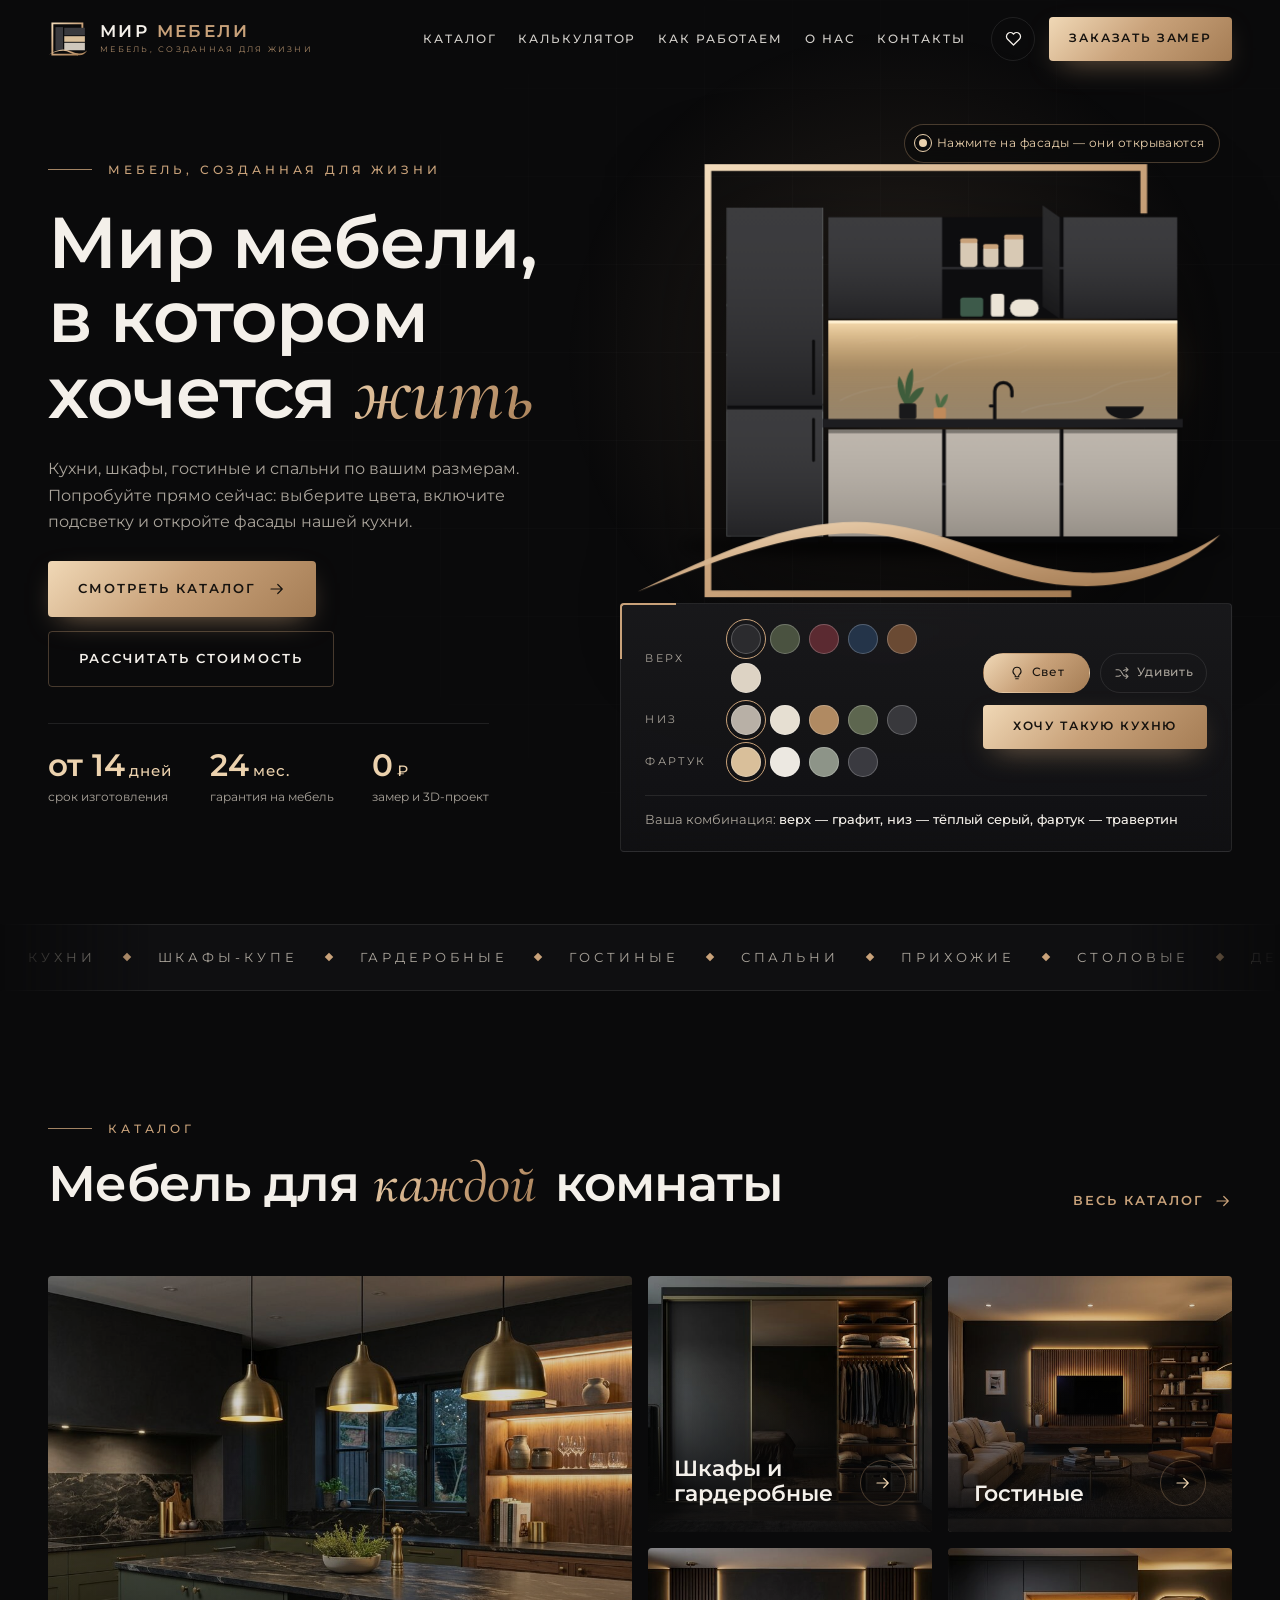
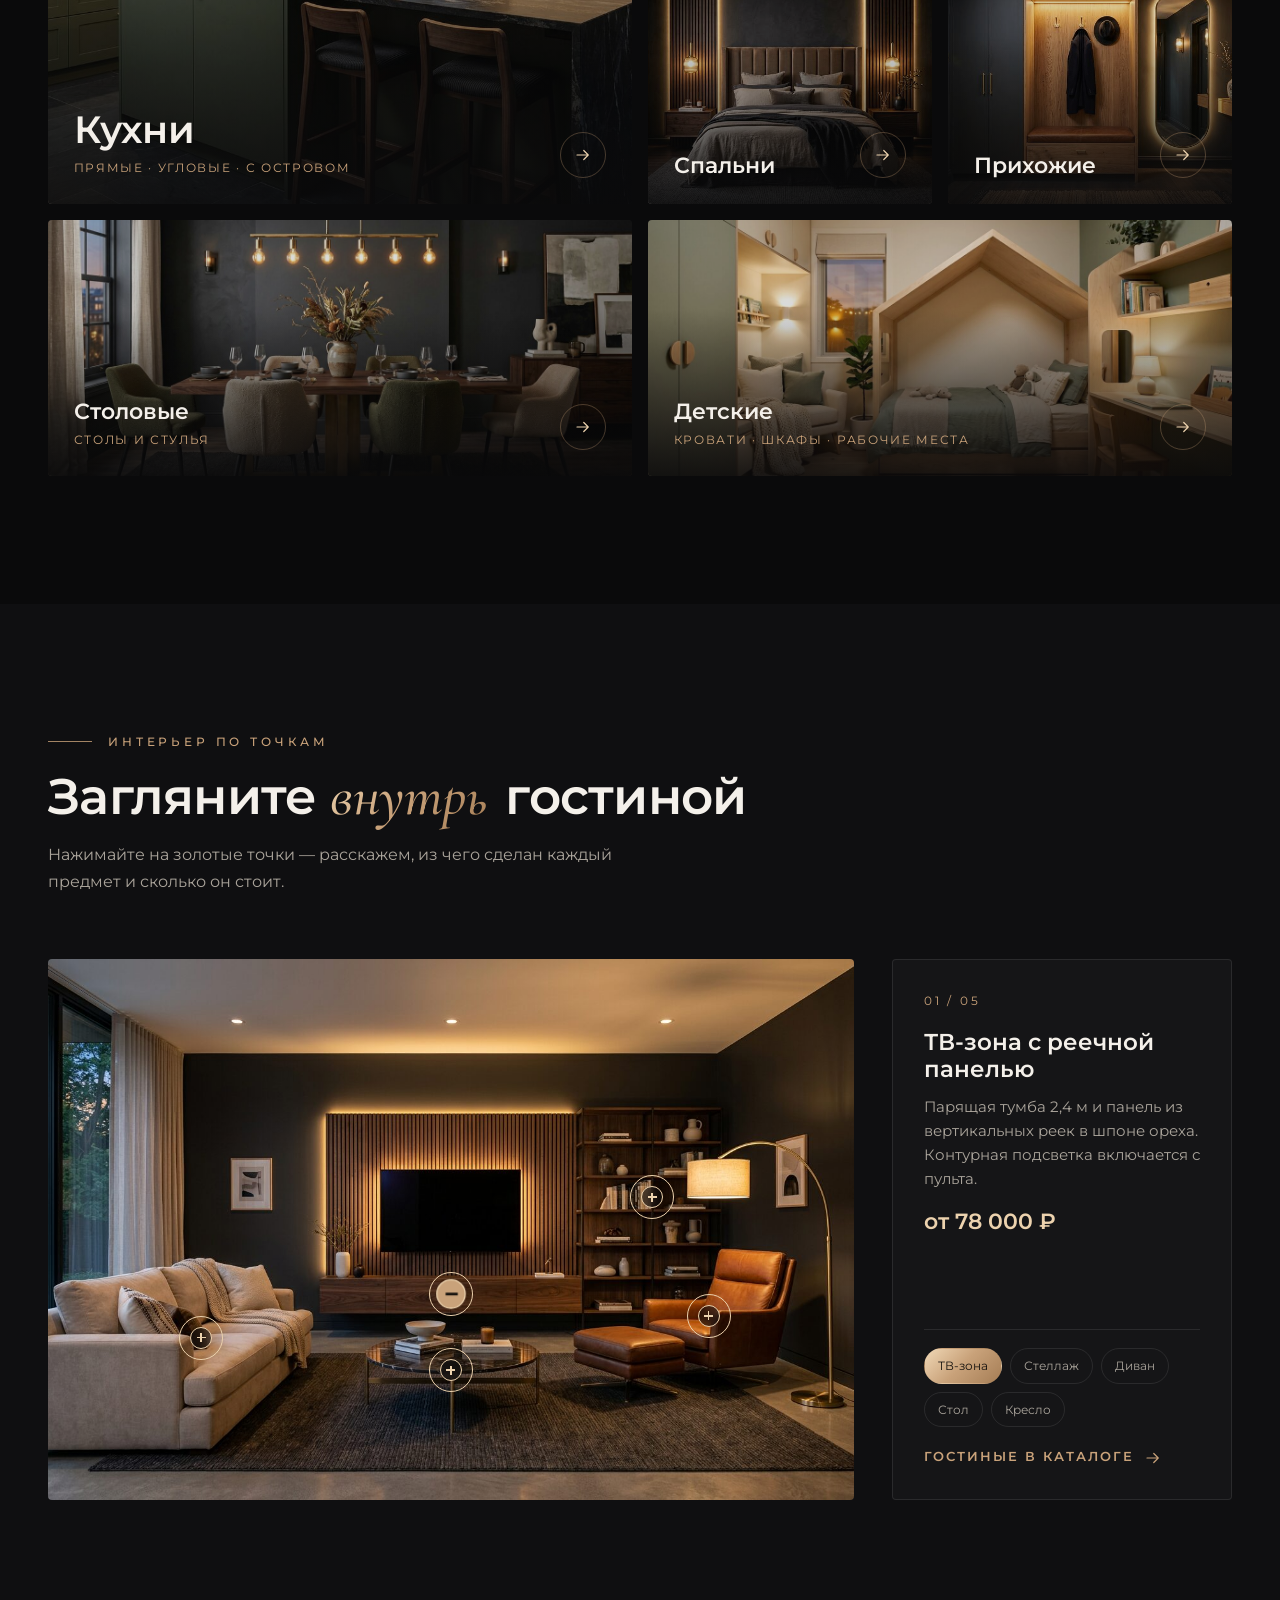
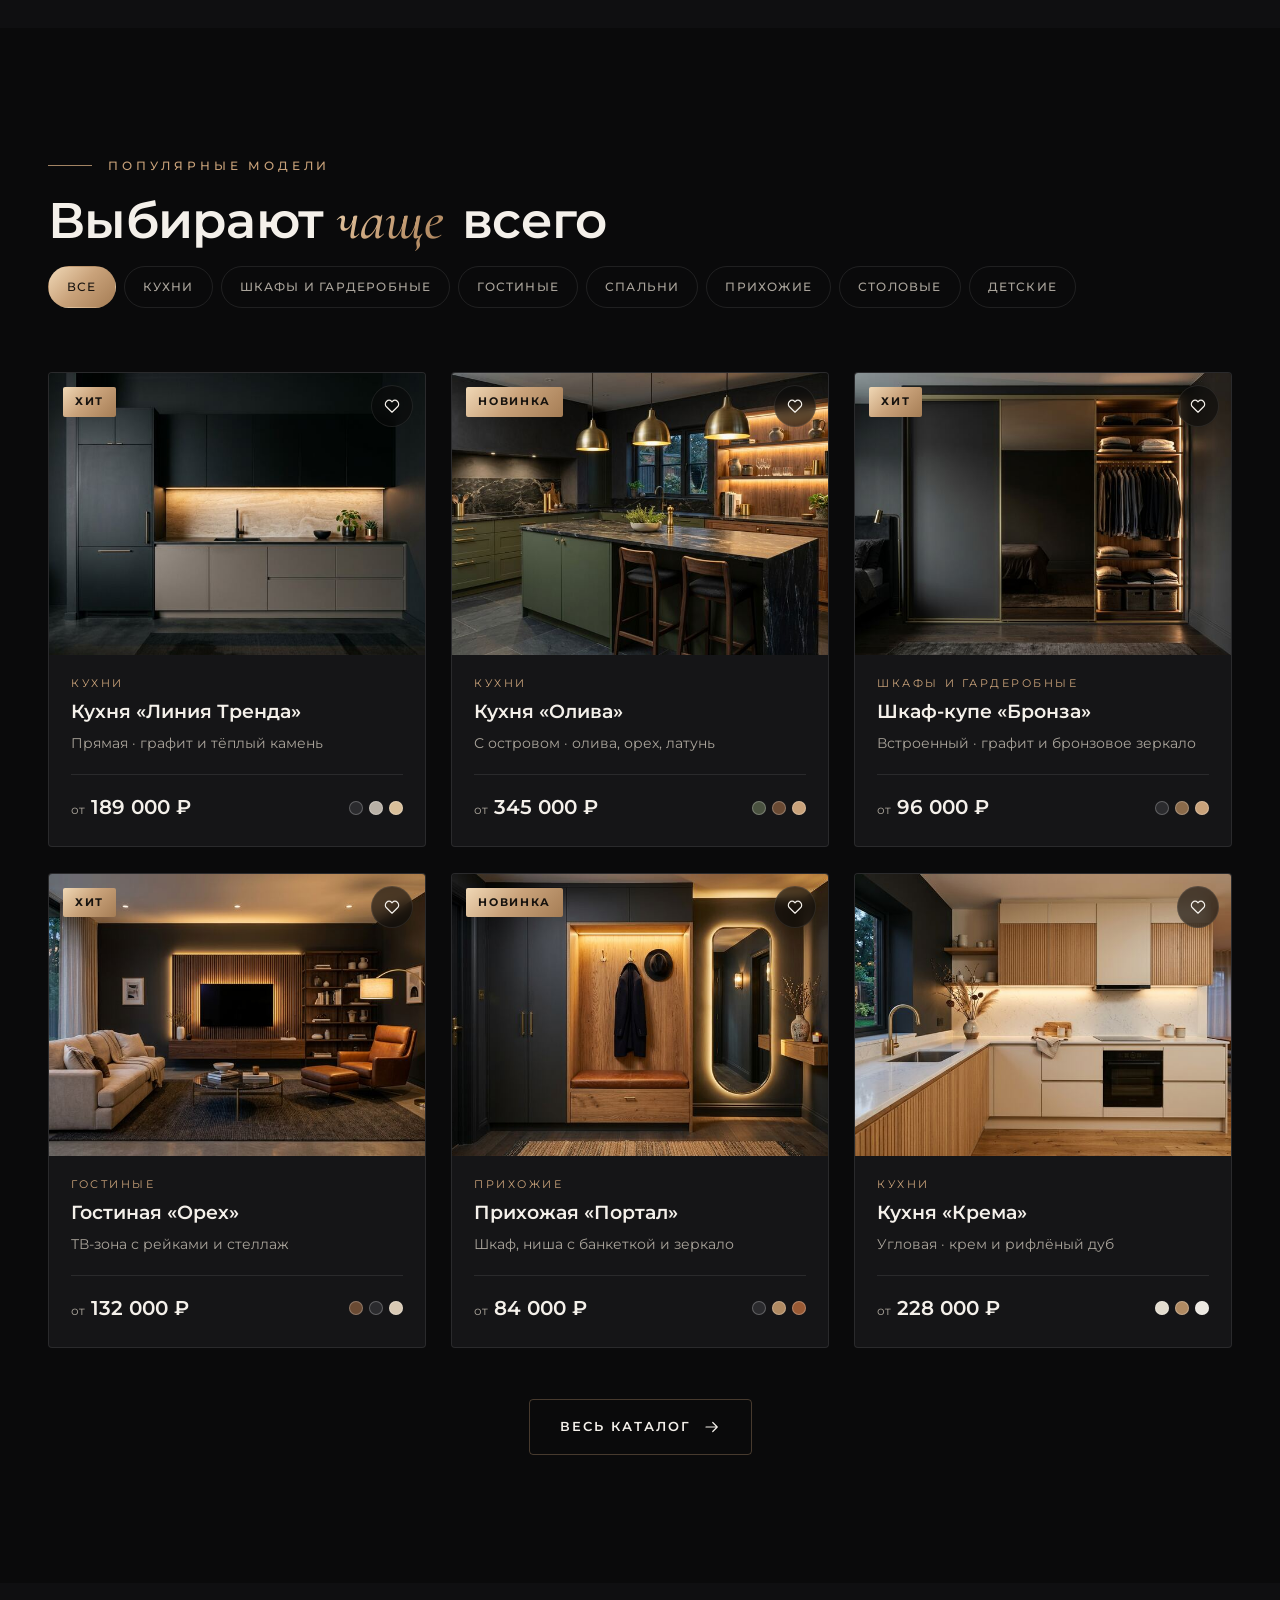
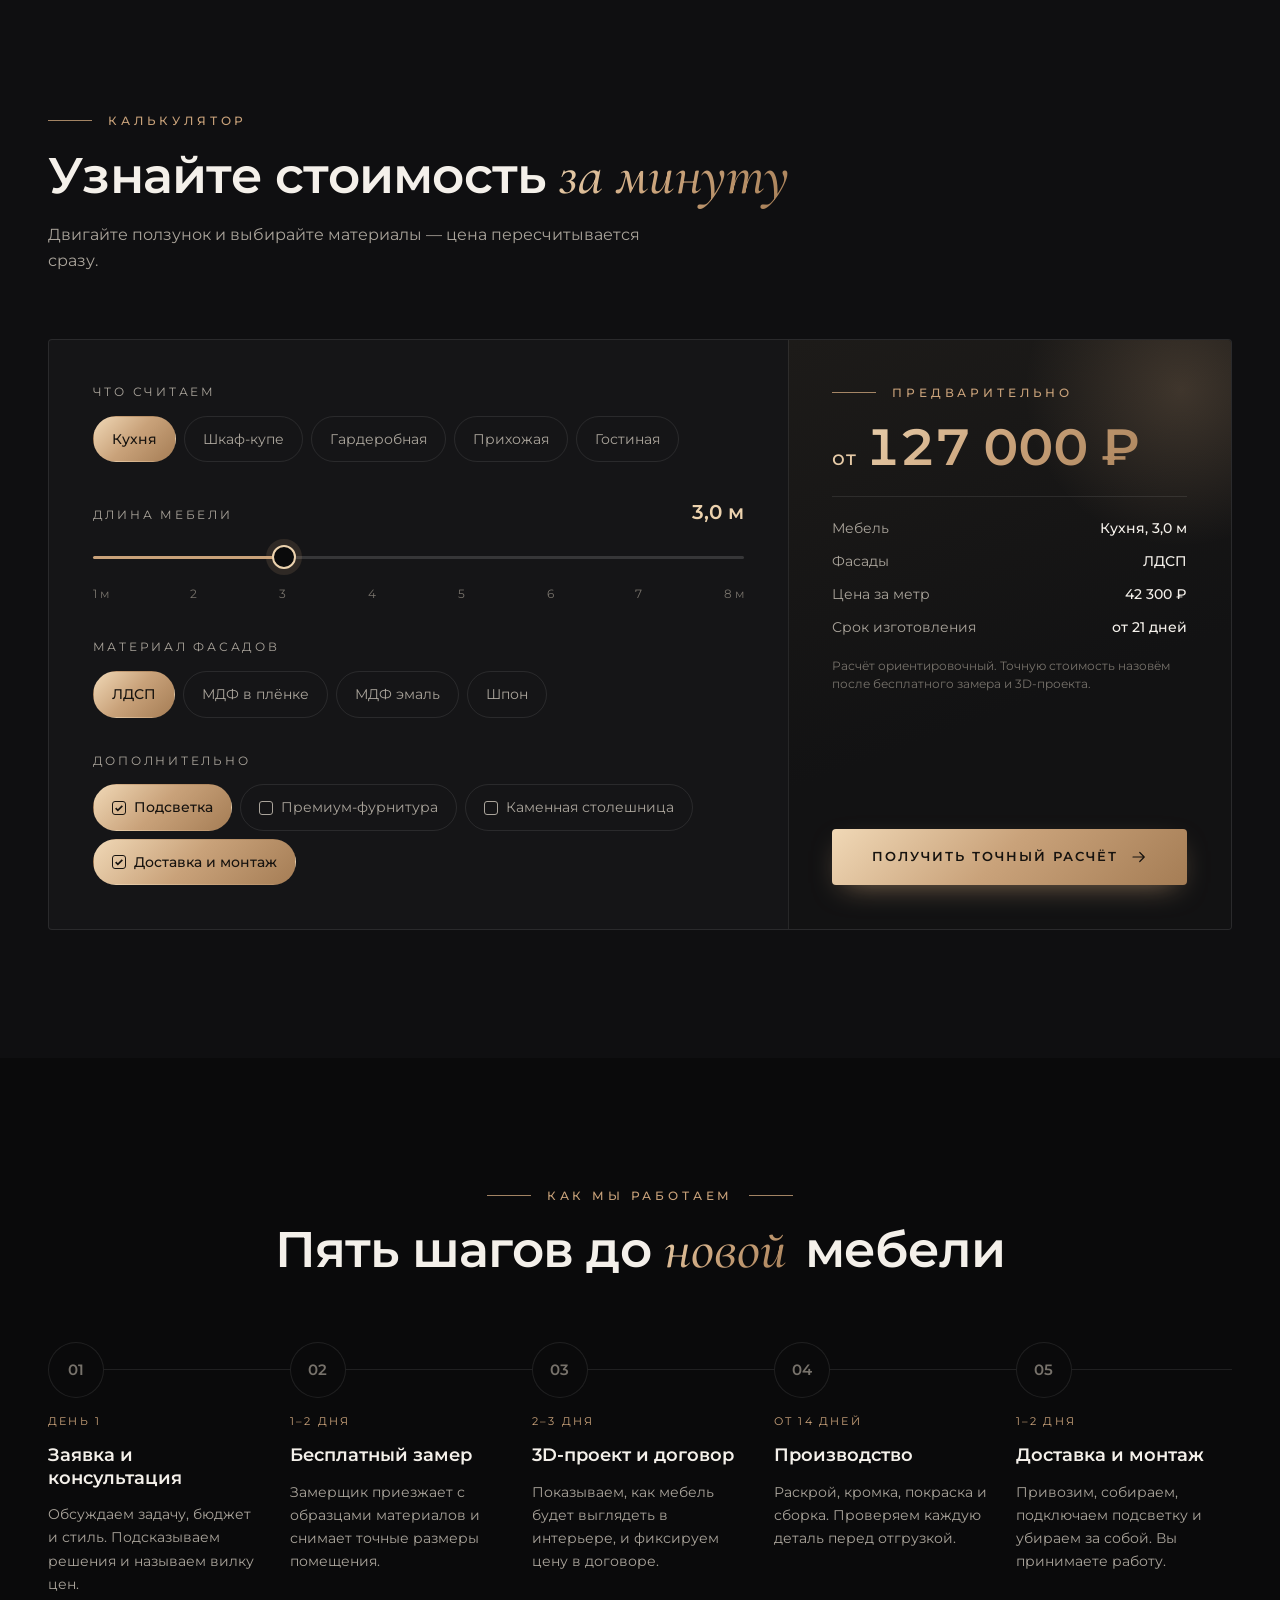
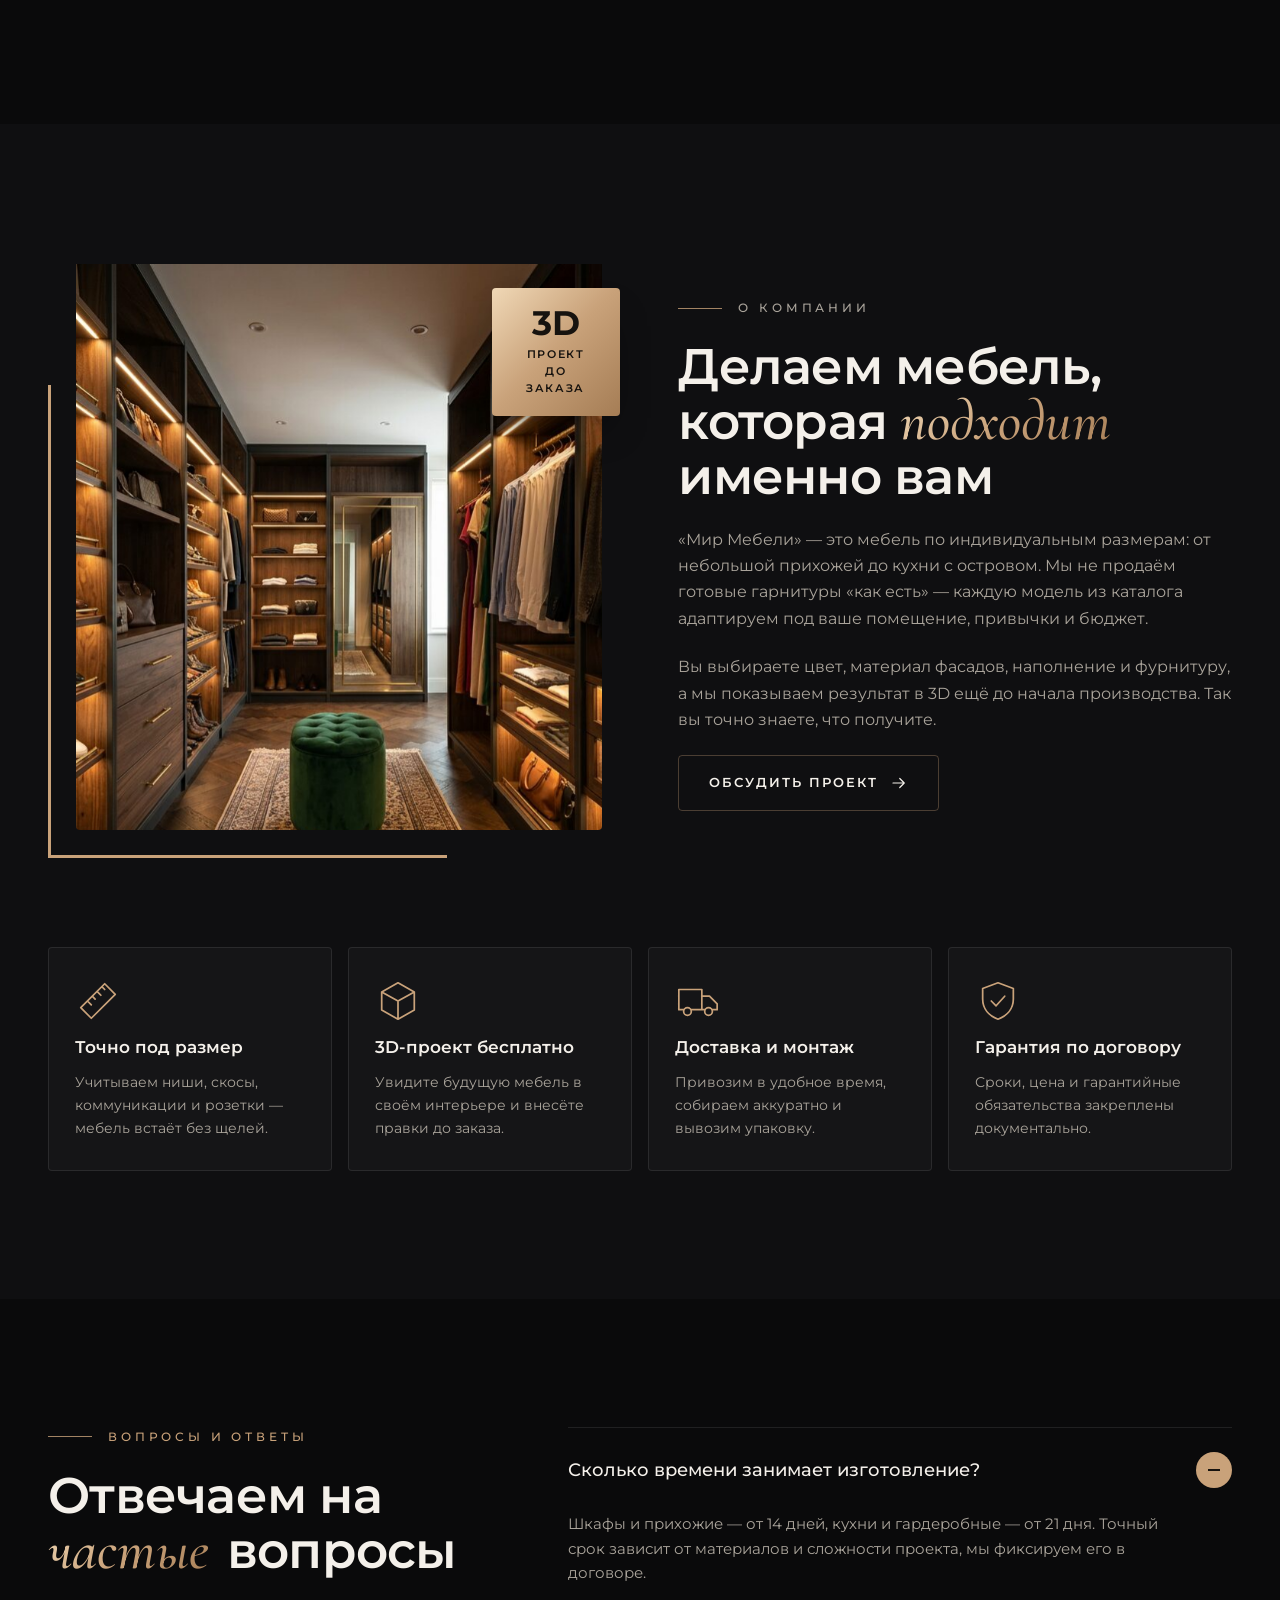
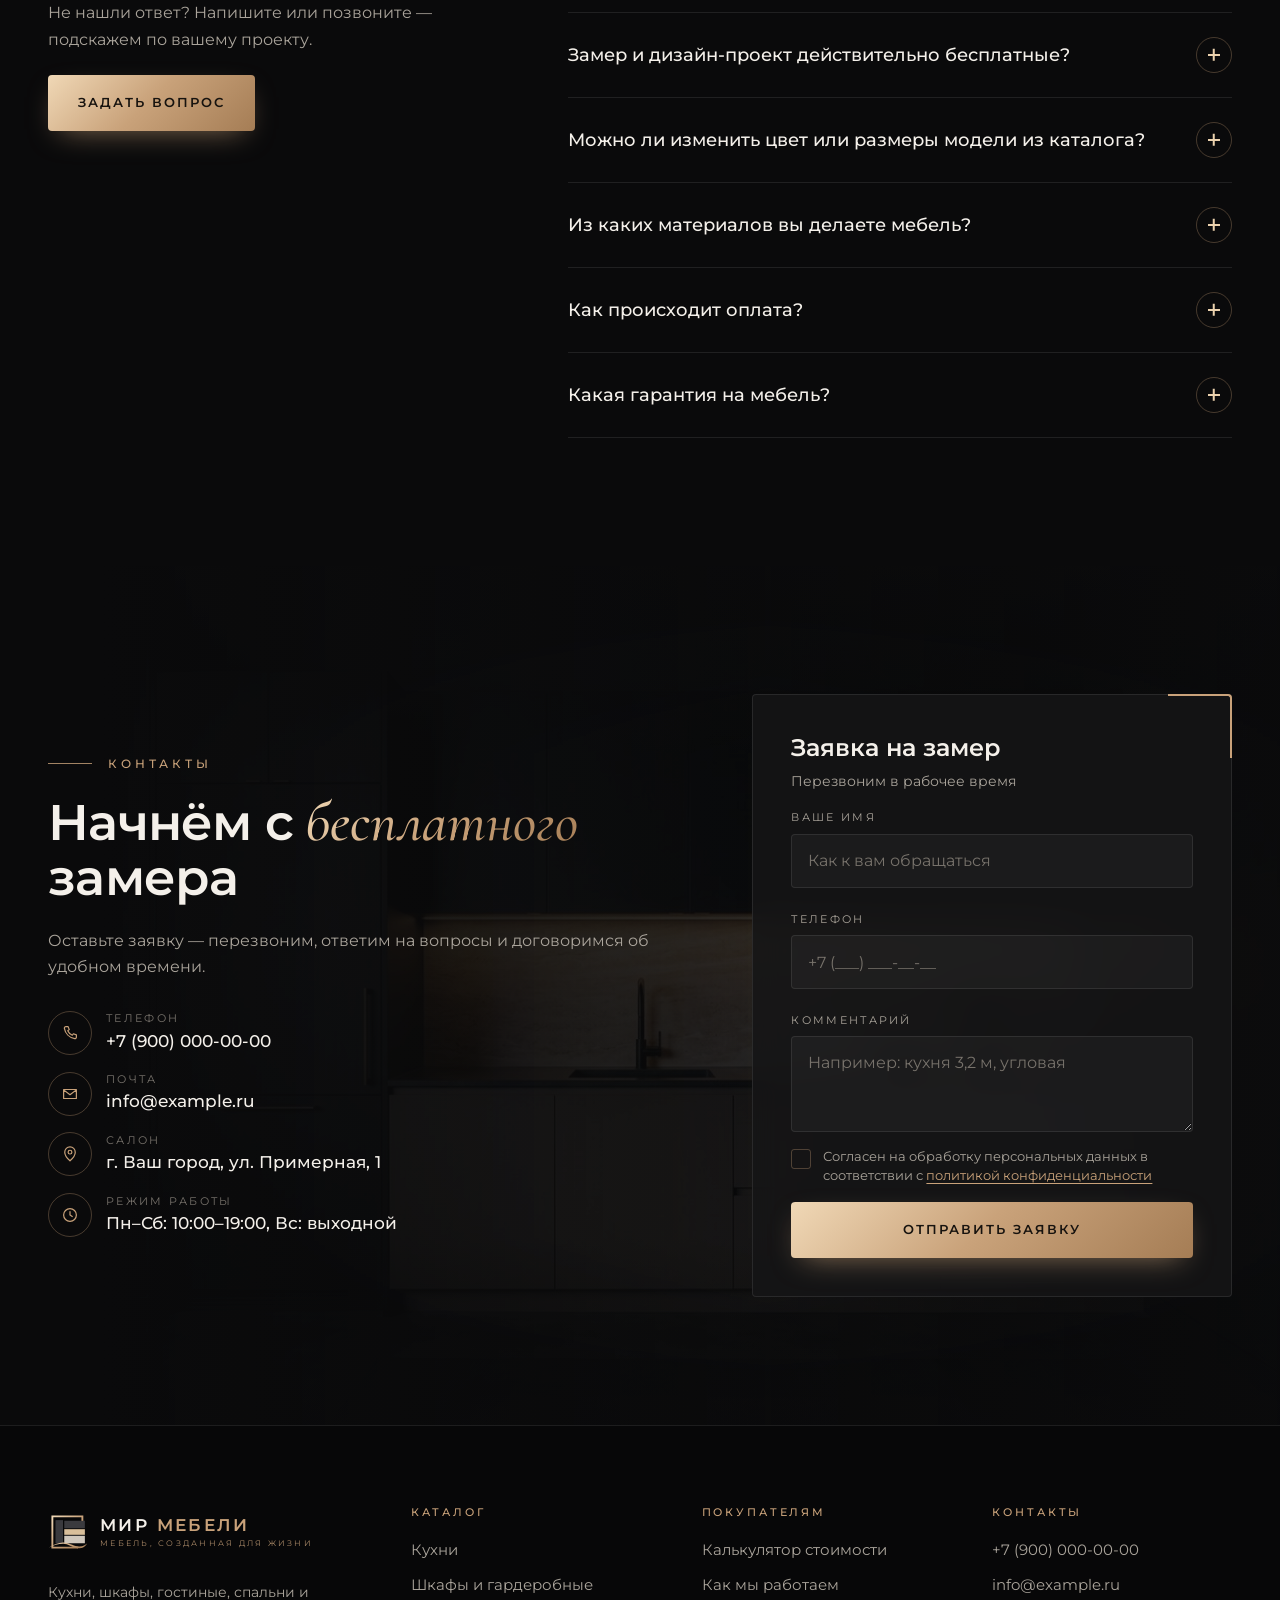
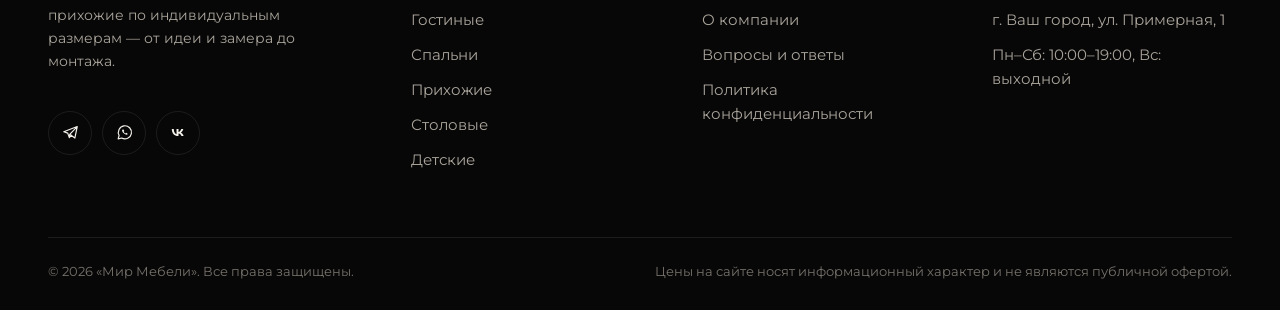
==== index.html @ 3d93b3b6 "Сайт «Мир Мебели»: интерактивная главная, каталог, политика конфиденциальности Co-authored-by: arena" ====
<!DOCTYPE html>
<html lang="ru">
<head>
  <meta charset="utf-8">
  <meta name="viewport" content="width=device-width, initial-scale=1">
  <title>Мир Мебели — кухни, шкафы и мебель по индивидуальным размерам</title>
  <meta name="description" content="Мир Мебели: кухни, шкафы-купе, гардеробные, гостиные, спальни и прихожие по вашим размерам. Бесплатный замер и 3D-проект, онлайн-калькулятор стоимости.">
  <meta name="theme-color" content="#0a0a0b">
  <meta property="og:type" content="website">
  <meta property="og:title" content="Мир Мебели — кухни, шкафы и мебель по индивидуальным размерам">
  <meta property="og:description" content="Мир Мебели: кухни, шкафы-купе, гардеробные, гостиные, спальни и прихожие по вашим размерам. Бесплатный замер и 3D-проект, онлайн-калькулятор стоимости.">
  <meta property="og:image" content="assets/img/kitchen-graphite.jpg">
  <link rel="icon" href="favicon.svg" type="image/svg+xml">
  <link rel="preload" href="assets/fonts/montserrat-cyrillic-wght-normal.woff2" as="font" type="font/woff2" crossorigin>
  <link rel="stylesheet" href="css/style.css">
  <script>document.documentElement.classList.add('js')</script>
</head>
<body>
<svg width="0" height="0" style="position:absolute" aria-hidden="true" focusable="false">
  <defs>
    <linearGradient id="lg-gold" x1="0" y1="0" x2="1" y2="1">
      <stop offset="0" stop-color="#f0d8b6"/><stop offset=".5" stop-color="#c9a27a"/><stop offset="1" stop-color="#a07850"/>
    </linearGradient>
    <symbol id="i-logo" viewBox="0 0 64 64">
      <path d="M55 15V7H7v50h41" fill="none" stroke="url(#lg-gold)" stroke-width="3"/>
      <rect x="12" y="13" width="12" height="37" fill="#3a3a3e"/>
      <rect x="26" y="14" width="33" height="12" fill="#3a3a3e"/>
      <rect x="26" y="27.5" width="33" height="9" fill="#d9bf9a"/>
      <rect x="26" y="38" width="33" height="12" fill="#cfc7bc"/>
      <path d="M1 57c9-5 17-9 26-8s15 6 23 6c6 0 10-2 13-5-3 5-7 8-13 8-9 0-15-6-23-7S10 53 1 57z" fill="url(#lg-gold)"/>
    </symbol>
    <symbol id="i-arrow" viewBox="0 0 24 24"><path d="M4 12h15m-6-6 6 6-6 6" fill="none" stroke="currentColor" stroke-width="1.6" stroke-linecap="round" stroke-linejoin="round"/></symbol>
    <symbol id="i-heart" viewBox="0 0 24 24"><path d="M12 20.3 4.6 13a4.9 4.9 0 0 1 0-7 5 5 0 0 1 7 0l.4.5.4-.5a5 5 0 0 1 7 0 4.9 4.9 0 0 1 0 7z" stroke="currentColor" stroke-width="1.6" stroke-linejoin="round"/></symbol>
    <symbol id="i-phone" viewBox="0 0 24 24"><path d="M6.5 3.5h3l1.5 4-2 1.4a12 12 0 0 0 6.1 6.100l1.4-2 4 1.500v3a2 2 0 0 1-2.2 2A17 17 0 0 1 4.5 5.700a2 2 0 0 1 2-2.200z" fill="none" stroke="currentColor" stroke-width="1.6" stroke-linejoin="round"/></symbol>
    <symbol id="i-mail" viewBox="0 0 24 24"><path d="M3.5 6h17v12h-17zm0 .500 8.5 6.5 8.5-6.5" fill="none" stroke="currentColor" stroke-width="1.6" stroke-linejoin="round"/></symbol>
    <symbol id="i-pin" viewBox="0 0 24 24"><path d="M12 21s7-6.2 7-11.500a7 7 0 0 0-14 0C5 14.8 12 21 12 21z" fill="none" stroke="currentColor" stroke-width="1.6" stroke-linejoin="round"/><circle cx="12" cy="9.5" r="2.5" fill="none" stroke="currentColor" stroke-width="1.6"/></symbol>
    <symbol id="i-clock" viewBox="0 0 24 24"><circle cx="12" cy="12" r="8.5" fill="none" stroke="currentColor" stroke-width="1.6"/><path d="M12 7.500V12l3 2" fill="none" stroke="currentColor" stroke-width="1.6" stroke-linecap="round"/></symbol>
    <symbol id="i-close" viewBox="0 0 24 24"><path d="m5 5 14 14M19 5 5 19" fill="none" stroke="currentColor" stroke-width="1.6" stroke-linecap="round"/></symbol>
    <symbol id="i-check" viewBox="0 0 24 24"><path d="m5 12.5 4.5 4.500L19 7.5" fill="none" stroke="currentColor" stroke-width="1.8" stroke-linecap="round" stroke-linejoin="round"/></symbol>
    <symbol id="i-up" viewBox="0 0 24 24"><path d="M12 20V5m-6 6 6-6 6 6" fill="none" stroke="currentColor" stroke-width="1.6" stroke-linecap="round" stroke-linejoin="round"/></symbol>
    <symbol id="i-search" viewBox="0 0 24 24"><circle cx="11" cy="11" r="6.5" fill="none" stroke="currentColor" stroke-width="1.6"/><path d="m16 16 4.5 4.5" stroke="currentColor" stroke-width="1.6" stroke-linecap="round"/></symbol>
    <symbol id="i-bulb" viewBox="0 0 24 24"><path d="M9 17.500h6M10 20.500h4M12 3.500a6 6 0 0 0-3.5 10.900c.600.5 1 1.2 1 2v1.100h5v-1.100c0-.800.4-1.5 1-2A6 6 0 0 0 12 3.500z" fill="none" stroke="currentColor" stroke-width="1.6" stroke-linecap="round" stroke-linejoin="round"/></symbol>
    <symbol id="i-shuffle" viewBox="0 0 24 24"><path d="M3 7h3.500c1.5 0 2.8.700 3.6 1.900l3.8 6.200c.800 1.2 2.1 1.9 3.6 1.900H21m-3-3 3 3-3 3M3 17h3.500c1.2 0 2.3-.500 3.1-1.300M14.4 8.300c.800-.800 1.9-1.3 3.1-1.300H21m-3-3 3 3-3 3" fill="none" stroke="currentColor" stroke-width="1.6" stroke-linecap="round" stroke-linejoin="round"/></symbol>
    <symbol id="i-tg" viewBox="0 0 24 24"><path d="M20.5 4.5 3.5 11l5 1.800m12-8.3-9.5 9.800m9.5-9.8-3 14.5-6.5-4.700m0 0-.500 4.2 2.7-2.800M8.5 12.800l2 5.7" fill="none" stroke="currentColor" stroke-width="1.5" stroke-linejoin="round" stroke-linecap="round"/></symbol>
    <symbol id="i-wa" viewBox="0 0 24 24"><path d="M4 20l1.2-4.300A8.3 8.3 0 1 1 8.4 19z" fill="none" stroke="currentColor" stroke-width="1.5" stroke-linejoin="round"/><path d="M9 8.500c-.300 1.5.5 3.2 2 4.600s3 2 4.5 1.700l.300-1.5-1.8-.900-.800.800c-.800-.300-1.9-1.3-2.3-2.200l.800-.800-.900-1.900z" fill="currentColor"/></symbol>
    <symbol id="i-vk" viewBox="0 0 24 24"><path d="M3.5 7.500c.200 5.5 3.2 9 8 9h.500v-3.200c1.8.2 3.1 1.5 3.7 3.200h2.800c-.700-2.5-2.4-3.9-3.5-4.4 1.1-.700 2.6-2.2 3-4.600h-2.500c-.500 1.9-2 3.6-3.5 3.800V7.500H9.500v6.600C8 13.7 6.1 11.9 6 7.500z" fill="currentColor"/></symbol>
    <symbol id="i-ruler" viewBox="0 0 48 48"><path d="M6 31 31 6l11 11-25 25zM13 24l4 4m1-9 3 3m2-8 4 4m1-9 3 3" fill="none" stroke="currentColor" stroke-width="1.8" stroke-linejoin="round" stroke-linecap="round"/></symbol>
    <symbol id="i-cube" viewBox="0 0 48 48"><path d="M24 5 7 14.500v19L24 43l17-9.500v-19zM7 14.5 24 24l17-9.500M24 24v19" fill="none" stroke="currentColor" stroke-width="1.8" stroke-linejoin="round"/></symbol>
    <symbol id="i-truck" viewBox="0 0 48 48"><path d="M4 12h24v21H4zm24 7h8l8 8v6H28z" fill="none" stroke="currentColor" stroke-width="1.8" stroke-linejoin="round"/><circle cx="13" cy="35" r="4" fill="#151517" stroke="currentColor" stroke-width="1.8"/><circle cx="35" cy="35" r="4" fill="#151517" stroke="currentColor" stroke-width="1.8"/></symbol>
    <symbol id="i-shield" viewBox="0 0 48 48"><path d="M24 5 8 11v11c0 10 6.5 17.5 16 21 9.5-3.5 16-11 16-21V11z" fill="none" stroke="currentColor" stroke-width="1.8" stroke-linejoin="round"/><path d="m17 24 5 5 9-10" fill="none" stroke="currentColor" stroke-width="1.8" stroke-linecap="round" stroke-linejoin="round"/></symbol>
  </defs>
</svg>

<a class="skip-link" href="#main">Перейти к содержимому</a>
<div class="progress" aria-hidden="true"><i></i></div>

<header class="header" data-header>
  <div class="container header__inner">
    <a class="logo" href="#top" aria-label="Мир Мебели — на главную">
        <svg class="logo__mark" aria-hidden="true"><use href="#i-logo"/></svg>
        <span class="logo__text">
          <span class="logo__name">Мир <b>Мебели</b></span>
          <span class="logo__tag">Мебель, созданная для жизни</span>
        </span>
      </a>
    <nav class="nav" aria-label="Основное меню">
      <ul class="nav__list">
          <li><a class="nav__link" href="catalog.html">Каталог</a></li>
          <li><a class="nav__link" href="#calc">Калькулятор</a></li>
          <li><a class="nav__link" href="#process">Как работаем</a></li>
          <li><a class="nav__link" href="#about">О нас</a></li>
          <li><a class="nav__link" href="#contacts">Контакты</a></li>
      </ul>
    </nav>
    <div class="header__actions">
      <a class="header__phone" href="tel:+79000000000" data-site="phone">+7 (900) 000-00-00</a>
      <a class="icon-btn" href="catalog.html?fav=1" aria-label="Избранное" title="Избранное">
        <svg aria-hidden="true" fill="none"><use href="#i-heart"/></svg>
        <span class="icon-btn__count" data-fav-count aria-hidden="true">0</span>
      </a>
      <button class="btn btn--gold btn--sm" type="button" data-open-request="Заявка на замер">Заказать замер</button>
      <button class="burger" type="button" aria-label="Меню" aria-expanded="false" aria-controls="mobile-menu" data-burger><i></i><i></i><i></i></button>
    </div>
  </div>
</header>

<div class="mobile-menu" id="mobile-menu" data-mobile-menu>
  <nav aria-label="Мобильное меню">
    <ul class="mobile-menu__list">
      <li><a href="catalog.html"><span>01</span>Каталог</a></li>
      <li><a href="#calc"><span>02</span>Калькулятор</a></li>
      <li><a href="#process"><span>03</span>Как работаем</a></li>
      <li><a href="#about"><span>04</span>О нас</a></li>
      <li><a href="#contacts"><span>05</span>Контакты</a></li>
    </ul>
  </nav>
  <div class="mobile-menu__foot">
    <a class="mobile-menu__phone" href="tel:+79000000000" data-site="phone">+7 (900) 000-00-00</a>
    <button class="btn btn--gold btn--block" type="button" data-open-request="Заявка на замер">Заказать замер</button>
  </div>
</div>

<main id="main">

  <!-- ====================== HERO: интерактивная кухня ====================== -->
  <section class="hero" id="top" data-hero>
    <div class="hero__bg" aria-hidden="true"><div class="hero__glow"></div></div>

    <div class="container hero__inner">
      <div class="hero__copy">
        <p class="eyebrow hero__fade" style="--d:.1s">Мебель, созданная для жизни</p>
        <h1 class="h1 hero__title">
          <span class="line"><span style="--i:0">Мир мебели,</span></span>
          <span class="line"><span style="--i:1">в котором</span></span>
          <span class="line"><span style="--i:2">хочется <em class="accent">жить</em></span></span>
        </h1>
        <p class="lead hero__fade" style="--d:.65s">Кухни, шкафы, гостиные и спальни по вашим размерам. Попробуйте прямо сейчас: выберите цвета, включите подсветку и откройте фасады нашей кухни.</p>
        <div class="hero__cta hero__fade" style="--d:.8s">
          <a class="btn btn--gold" href="catalog.html">Смотреть каталог <svg class="i-arrow" aria-hidden="true"><use href="#i-arrow"/></svg></a>
          <a class="btn btn--line" href="#calc">Рассчитать стоимость</a>
        </div>
        <ul class="hero__facts hero__fade" style="--d:.95s">
          <li><div class="fact__num">от <span data-count="14">14</span><small>дней</small></div><div class="fact__label">срок изготовления</div></li>
          <li><div class="fact__num"><span data-count="24">24</span><small>мес.</small></div><div class="fact__label">гарантия на мебель</div></li>
          <li><div class="fact__num">0<small>₽</small></div><div class="fact__label">замер и 3D-проект</div></li>
        </ul>
      </div>

      <div class="kitchen" data-kitchen>
        <div class="kitchen__stage">
          <svg class="kitchen__svg" viewBox="0 0 640 520" role="group" aria-label="Интерактивная кухня: фасады открываются по нажатию">
            <defs>
              <linearGradient id="k-gold" x1="0" y1="0" x2="1" y2="1">
                <stop offset="0" stop-color="#f3dcbc"/><stop offset=".5" stop-color="#c9a27a"/><stop offset="1" stop-color="#9c744c"/>
              </linearGradient>
              <linearGradient id="k-led" x1="0" y1="0" x2="0" y2="1">
                <stop offset="0" stop-color="#ffe3b5" stop-opacity=".95"/><stop offset=".5" stop-color="#ffc77d" stop-opacity=".3"/><stop offset="1" stop-color="#ffc77d" stop-opacity="0"/>
              </linearGradient>
              <linearGradient id="k-shade" x1="0" y1="0" x2="0" y2="1">
                <stop offset="0" stop-color="#fff" stop-opacity=".08"/><stop offset="1" stop-color="#000" stop-opacity=".18"/>
              </linearGradient>
              <linearGradient id="k-niche-off" x1="0" y1="0" x2="0" y2="1">
                <stop offset="0" stop-color="#000" stop-opacity=".55"/><stop offset="1" stop-color="#000" stop-opacity=".3"/>
              </linearGradient>
              <filter id="k-blur" x="-50%" y="-80%" width="200%" height="260%"><feGaussianBlur stdDeviation="26"/></filter>
              <filter id="k-soft" x="-20%" y="-200%" width="140%" height="500%"><feGaussianBlur stdDeviation="7"/></filter>
            </defs>

            <!-- рассеянный свет подсветки -->
            <g class="k-light--intro"><ellipse class="k-light" cx="400" cy="266" rx="170" ry="60" fill="#ffb964" opacity=".22" filter="url(#k-blur)"/></g>
            <ellipse cx="350" cy="452" rx="290" ry="9" fill="#000" opacity=".7" filter="url(#k-soft)"/>

            <!-- рамка из логотипа -->
            <path class="k-frame" d="M548 104V56H92v446h380" fill="none" stroke="url(#k-gold)" stroke-width="7"/>

            <!-- колонна с холодильником -->
            <g class="k-part" style="--i:0">
              <rect x="112" y="98" width="100" height="344" fill="#dfe8ec"/>
              <g stroke="#b3c0c6" stroke-width="2"><path d="M112 150h100M112 200h100M112 252h100"/></g>
              <rect x="122" y="118" width="10" height="32" rx="3" fill="#5c8a57"/><rect x="136" y="124" width="9" height="26" rx="3" fill="#c98a3a"/><rect x="150" y="130" width="24" height="20" rx="2" fill="#f1f1ee"/><circle cx="190" cy="141" r="9" fill="#c8483a"/>
              <rect x="124" y="176" width="30" height="24" rx="2" fill="#e6c36a"/><rect x="160" y="170" width="12" height="30" rx="3" fill="#7fa9c9"/><rect x="178" y="182" width="24" height="18" rx="9" fill="#8fb36b"/>
              <rect x="122" y="228" width="40" height="24" rx="3" fill="#f6f6f2"/><circle cx="178" cy="242" r="10" fill="#e19a3c"/><circle cx="196" cy="244" r="8" fill="#e8b23f"/>
              <rect x="120" y="262" width="84" height="36" rx="3" fill="#c7d6dc" opacity=".8"/>
              <rect x="112" y="309" width="100" height="133" fill="#cfdade"/>
              <rect x="120" y="318" width="84" height="34" rx="3" fill="#eef4f6"/><rect x="120" y="358" width="84" height="34" rx="3" fill="#eef4f6"/><rect x="120" y="398" width="84" height="36" rx="3" fill="#eef4f6"/>

              <rect x="112" y="303" width="100" height="8" fill="#0d0d0f"/>
              <g class="k-door" data-hinge="l" tabindex="0" role="button" aria-pressed="false" aria-label="Холодильник, верхняя дверь">
                <rect class="k-fill-top" x="112" y="98" width="100" height="207"/>
                <rect x="112" y="98" width="100" height="207" fill="url(#k-shade)"/>
                <rect x="201" y="236" width="3" height="58" rx="1.5" fill="#0c0c0d"/>
                <rect class="k-door__hl" x="112" y="98" width="100" height="207"/>
              </g>
              <g class="k-door" data-hinge="l" tabindex="0" role="button" aria-pressed="false" aria-label="Холодильник, нижняя дверь">
                <rect class="k-fill-top" x="112" y="309" width="100" height="133"/>
                <rect x="112" y="309" width="100" height="133" fill="url(#k-shade)"/>
                <rect x="201" y="318" width="3" height="46" rx="1.5" fill="#0c0c0d"/>
                <rect class="k-door__hl" x="112" y="309" width="100" height="133"/>
              </g>
              <rect x="116" y="442" width="92" height="7" fill="#070708"/>
            </g>

            <!-- верхние шкафы -->
            <g class="k-part" style="--i:1">
              <rect x="218" y="108" width="365" height="106" fill="#0d0d0f"/>
              <g fill="#2c2c30"><rect x="218" y="160" width="365" height="2.5"/></g>
              <!-- посуда -->
              <g fill="#ece4d6"><rect x="232" y="153" width="46" height="3" rx="1.5"/><rect x="234" y="148.5" width="42" height="3" rx="1.5"/><rect x="236" y="144" width="38" height="3" rx="1.5"/></g>
              <path d="M290 142h30a15 12 0 0 1-30 0z" fill="#c9a27a"/>
              <g fill="none" stroke="#cfd8dc" stroke-width="1.5" opacity=".8"><path d="M234 186h12l-2 20h-8zM254 186h12l-2 20h-8zM274 186h12l-2 20h-8z"/></g>
              <rect x="300" y="182" width="20" height="30" rx="3" fill="#7a5a3c"/>
              <g fill="#d8c9b4"><rect x="356" y="132" width="18" height="28" rx="4"/><rect x="380" y="138" width="16" height="22" rx="4"/><rect x="402" y="128" width="20" height="32" rx="4"/></g>
              <g fill="#c9a27a"><rect x="356" y="130" width="18" height="5" rx="2"/><rect x="380" y="136" width="16" height="5" rx="2"/><rect x="402" y="126" width="20" height="5" rx="2"/></g>
              <g fill="#3d5a4a"><rect x="356" y="192" width="24" height="20" rx="3"/></g><g fill="#ece4d6"><rect x="388" y="188" width="14" height="24" rx="3"/><rect x="408" y="194" width="30" height="18" rx="9"/></g>
              <g fill="#9a5a34"><rect x="480" y="128" width="8" height="32"/><rect x="500" y="124" width="9" height="36"/></g><g fill="#d8c9b4"><rect x="490" y="134" width="8" height="26"/><rect x="511" y="130" width="7" height="30"/></g><rect x="522" y="136" width="10" height="24" fill="#4a5240"/>
              <path d="M484 212v-14a12 12 0 0 1 24 0v14zM520 212v-10h36v10z" fill="#ece4d6"/>

              <g class="k-door" data-hinge="l" tabindex="0" role="button" aria-pressed="false" aria-label="Верхний шкаф, левый фасад">
                <rect class="k-fill-top" x="218" y="108" width="119" height="106"/><rect x="218" y="108" width="119" height="106" fill="url(#k-shade)"/><rect class="k-door__hl" x="218" y="108" width="119" height="106"/>
              </g>
              <g class="k-door" data-hinge="r" tabindex="0" role="button" aria-pressed="false" aria-label="Верхний шкаф, средний фасад" data-demo>
                <rect class="k-fill-top" x="341" y="108" width="119" height="106"/><rect x="341" y="108" width="119" height="106" fill="url(#k-shade)"/><rect class="k-door__hl" x="341" y="108" width="119" height="106"/>
              </g>
              <g class="k-door" data-hinge="r" tabindex="0" role="button" aria-pressed="false" aria-label="Верхний шкаф, правый фасад">
                <rect class="k-fill-top" x="464" y="108" width="119" height="106"/><rect x="464" y="108" width="119" height="106" fill="url(#k-shade)"/><rect class="k-door__hl" x="464" y="108" width="119" height="106"/>
              </g>
            </g>

            <!-- фартук, подсветка, столешница -->
            <g class="k-part" style="--i:2">
              <rect class="k-fill-stone" x="218" y="216" width="365" height="104"/>
              <g fill="none" stroke="#fff" stroke-opacity=".22" stroke-width="1.2"><path d="M230 300c40-22 70-8 104-30s60-10 92-28M420 312c30-14 52-4 84-22s46-6 72-20M250 240c24-8 40 2 62-8"/></g>
              <rect class="k-dim" x="218" y="216" width="365" height="104" fill="url(#k-niche-off)"/>
              <g class="k-light--intro"><g class="k-light">
                <rect x="218" y="216" width="365" height="104" fill="url(#k-led)"/>
                <rect x="218" y="216" width="365" height="3" fill="#fff0d2"/>
              </g></g>
              <!-- растения, смеситель, чаша -->
              <path d="M298 304c-6-10-10-20-6-30 4 6 6 12 6 20 0-12 2-22 8-28 2 10 0 22-4 32 4-8 10-12 16-12-2 8-8 14-14 18z" fill="#3e5c3b"/>
              <rect x="292" y="303" width="18" height="16" rx="2" fill="#19191b"/>
              <path d="M333 308c-3-6-4-11-2-16 3 4 4 8 4 12 1-6 4-10 8-11 0 6-3 11-7 15z" fill="#4c6b45"/>
              <rect x="328" y="307" width="13" height="12" rx="2" fill="#c08a5a"/>
              <path d="M392 320v-30a9 9 0 0 1 18 0v5" fill="none" stroke="#0e0e10" stroke-width="3.5" stroke-linecap="round"/>
              <rect x="386" y="304" width="5" height="3" rx="1" fill="#0e0e10"/>
              <path d="M508 306h40a20 13 0 0 1-40 0z" fill="#131315"/>
              <rect class="k-fill-counter" x="212" y="319" width="377" height="9"/>
            </g>

            <!-- нижние шкафы -->
            <g class="k-part" style="--i:3">
              <rect x="218" y="330" width="365" height="112" fill="#0d0d0f"/>
              <rect x="218" y="386" width="365" height="2.5" fill="#2c2c30"/>
              <g fill="#3b3b40"><rect x="234" y="356" width="48" height="30" rx="3"/><rect x="228" y="364" width="60" height="4" rx="2"/></g>
              <g fill="#b87340"><rect x="296" y="362" width="30" height="24" rx="3"/><rect x="290" y="368" width="42" height="3.5" rx="1.7"/></g>
              <g fill="#ece4d6"><rect x="236" y="430" width="70" height="4" rx="2"/><rect x="240" y="424" width="62" height="4" rx="2"/><rect x="244" y="418" width="54" height="4" rx="2"/></g>
              <g fill="#56565c"><rect x="360" y="350" width="80" height="36" rx="4"/></g><rect x="366" y="356" width="68" height="18" rx="2" fill="#16161a"/><circle cx="374" cy="380" r="2" fill="#c9a27a"/><circle cx="384" cy="380" r="2" fill="#c9a27a"/>
              <g fill="#3b3b40"><rect x="356" y="404" width="56" height="36" rx="18"/></g><rect x="420" y="410" width="26" height="30" rx="3" fill="#d8c9b4"/>
              <g fill="#4a5240"><rect x="482" y="352" width="14" height="34" rx="4"/><rect x="502" y="358" width="12" height="28" rx="4"/></g><rect x="522" y="348" width="14" height="38" rx="4" fill="#9a5a34"/><rect x="544" y="360" width="22" height="26" rx="3" fill="#ece4d6"/>
              <g fill="#7a5a3c"><rect x="480" y="402" width="88" height="38" rx="3"/></g><path d="M490 412h68M490 422h68M490 432h68" stroke="#5c4028" stroke-width="2"/>

              <g class="k-door" data-hinge="l" tabindex="0" role="button" aria-pressed="false" aria-label="Нижний шкаф, левый фасад">
                <rect class="k-fill-base" x="218" y="330" width="119" height="112"/><rect x="218" y="330" width="119" height="112" fill="url(#k-shade)"/><rect x="218" y="330" width="119" height="4" fill="#000" opacity=".35"/><rect class="k-door__hl" x="218" y="330" width="119" height="112"/>
              </g>
              <g class="k-door" data-hinge="l" tabindex="0" role="button" aria-pressed="false" aria-label="Нижний шкаф, средний фасад">
                <rect class="k-fill-base" x="341" y="330" width="119" height="112"/><rect x="341" y="330" width="119" height="112" fill="url(#k-shade)"/><rect x="341" y="330" width="119" height="4" fill="#000" opacity=".35"/><rect class="k-door__hl" x="341" y="330" width="119" height="112"/>
              </g>
              <g class="k-door" data-hinge="r" tabindex="0" role="button" aria-pressed="false" aria-label="Нижний шкаф, правый фасад">
                <rect class="k-fill-base" x="464" y="330" width="119" height="112"/><rect x="464" y="330" width="119" height="112" fill="url(#k-shade)"/><rect x="464" y="330" width="119" height="4" fill="#000" opacity=".35"/><rect class="k-door__hl" x="464" y="330" width="119" height="112"/>
              </g>
              <rect x="222" y="442" width="357" height="7" fill="#070708"/>
            </g>

            <!-- волна из логотипа -->
            <path class="k-wave" d="M18 500c92-45 172-80 252-72s140 50 220 52c55 1 105-18 138-40-28 28-80 54-140 54-88 0-148-46-220-54S110 462 18 500z" fill="url(#k-gold)"/>
          </svg>
          <div class="kitchen__hint" data-kitchen-hint><span class="pulse" aria-hidden="true"></span>Нажмите на фасады — они открываются</div>
        </div>

        <!-- панель конструктора -->
        <div class="cfg hero__fade" style="--d:1.2s" aria-label="Конструктор кухни">
          <div class="cfg__rows">
            <div class="cfg__row">
              <span class="cfg__label" id="cfg-top">Верх</span>
              <div class="swatches" role="radiogroup" aria-labelledby="cfg-top" data-cfg="top">
                <button type="button" class="swatch" role="radio" aria-checked="true" style="--c:#2b2b2e" data-value="#2b2b2e" data-name="Графит" title="Графит" aria-label="Графит"></button>
                <button type="button" class="swatch" role="radio" aria-checked="false" style="--c:#4a5240" data-value="#4a5240" data-name="Олива" title="Олива" aria-label="Олива"></button>
                <button type="button" class="swatch" role="radio" aria-checked="false" style="--c:#5b2a31" data-value="#5b2a31" data-name="Бордо" title="Бордо" aria-label="Бордо"></button>
                <button type="button" class="swatch" role="radio" aria-checked="false" style="--c:#243449" data-value="#243449" data-name="Индиго" title="Индиго" aria-label="Индиго"></button>
                <button type="button" class="swatch" role="radio" aria-checked="false" style="--c:#6a4a33" data-value="#6a4a33" data-name="Орех" title="Орех" aria-label="Орех"></button>
                <button type="button" class="swatch" role="radio" aria-checked="false" style="--c:#ddd3c4" data-value="#ddd3c4" data-name="Крем" title="Крем" aria-label="Крем"></button>
              </div>
            </div>
            <div class="cfg__row">
              <span class="cfg__label" id="cfg-base">Низ</span>
              <div class="swatches" role="radiogroup" aria-labelledby="cfg-base" data-cfg="base">
                <button type="button" class="swatch" role="radio" aria-checked="true" style="--c:#b8b0a6" data-value="#b8b0a6" data-name="Тёплый серый" title="Тёплый серый" aria-label="Тёплый серый"></button>
                <button type="button" class="swatch" role="radio" aria-checked="false" style="--c:#e6dfd2" data-value="#e6dfd2" data-name="Крем" title="Крем" aria-label="Крем"></button>
                <button type="button" class="swatch" role="radio" aria-checked="false" style="--c:#b08a62" data-value="#b08a62" data-name="Дуб" title="Дуб" aria-label="Дуб"></button>
                <button type="button" class="swatch" role="radio" aria-checked="false" style="--c:#5d664f" data-value="#5d664f" data-name="Олива" title="Олива" aria-label="Олива"></button>
                <button type="button" class="swatch" role="radio" aria-checked="false" style="--c:#38383c" data-value="#38383c" data-name="Графит" title="Графит" aria-label="Графит"></button>
              </div>
            </div>
            <div class="cfg__row">
              <span class="cfg__label" id="cfg-stone">Фартук</span>
              <div class="swatches" role="radiogroup" aria-labelledby="cfg-stone" data-cfg="stone">
                <button type="button" class="swatch" role="radio" aria-checked="true" style="--c:#d9bf9a" data-value="#d9bf9a" data-name="Травертин" title="Травертин" aria-label="Травертин"></button>
                <button type="button" class="swatch" role="radio" aria-checked="false" style="--c:#ece8e1" data-value="#ece8e1" data-name="Белый мрамор" title="Белый мрамор" aria-label="Белый мрамор"></button>
                <button type="button" class="swatch" role="radio" aria-checked="false" style="--c:#8d9488" data-value="#8d9488" data-name="Зелёный оникс" title="Зелёный оникс" aria-label="Зелёный оникс"></button>
                <button type="button" class="swatch" role="radio" aria-checked="false" style="--c:#3a3a40" data-value="#3a3a40" data-name="Чёрный мрамор" title="Чёрный мрамор" aria-label="Чёрный мрамор"></button>
              </div>
            </div>
          </div>
          <div class="cfg__side">
            <div class="cfg__tools">
              <button type="button" class="chip-btn" aria-pressed="true" data-kitchen-light><svg aria-hidden="true"><use href="#i-bulb"/></svg>Свет</button>
              <button type="button" class="chip-btn" data-kitchen-random><svg aria-hidden="true"><use href="#i-shuffle"/></svg>Удивить</button>
            </div>
            <button type="button" class="btn btn--gold btn--sm" data-kitchen-order>Хочу такую кухню</button>
          </div>
          <p class="cfg__summary" aria-live="polite">Ваша комбинация: <b data-kitchen-summary>верх — графит, низ — тёплый серый, фартук — травертин</b></p>
        </div>
      </div>
    </div>

  </section>

  <!-- ====================== Бегущая строка ====================== -->
  <div class="marquee" aria-hidden="true">
    <div class="marquee__track">
      <div class="marquee__group"><span>Кухни</span><i></i><span>Шкафы-купе</span><i></i><span>Гардеробные</span><i></i><span>Гостиные</span><i></i><span>Спальни</span><i></i><span>Прихожие</span><i></i><span>Столовые</span><i></i><span>Детские</span><i></i></div>
      <div class="marquee__group"><span>Кухни</span><i></i><span>Шкафы-купе</span><i></i><span>Гардеробные</span><i></i><span>Гостиные</span><i></i><span>Спальни</span><i></i><span>Прихожие</span><i></i><span>Столовые</span><i></i><span>Детские</span><i></i></div>
    </div>
  </div>

  <!-- ====================== Категории ====================== -->
  <section class="section" id="categories">
    <div class="container">
      <div class="section-head section-head--row">
        <p class="eyebrow" data-reveal>Каталог</p>
        <h2 class="h2" data-reveal>Мебель для <em class="accent">каждой</em> комнаты</h2>
        <a class="link-arrow" href="catalog.html" data-reveal>Весь каталог <svg aria-hidden="true"><use href="#i-arrow"/></svg></a>
      </div>

      <div class="bento">
        <a class="tile tile--xl" href="catalog.html?cat=kitchen" data-reveal="zoom">
          <img src="assets/img/kitchen-olive.jpg" alt="Кухня с островом в оливковом цвете" loading="lazy" width="1264" height="848">
          <div class="tile__body"><div><h3 class="tile__title">Кухни</h3><p class="tile__meta">Прямые · угловые · с островом</p></div><span class="tile__go"><svg aria-hidden="true"><use href="#i-arrow"/></svg></span></div>
        </a>
        <a class="tile" href="catalog.html?cat=wardrobe" data-reveal="zoom" style="--d:.08s">
          <img src="assets/img/wardrobe-sliding-sm.jpg" alt="Встроенный шкаф-купе" loading="lazy" width="720" height="483">
          <div class="tile__body"><div><h3 class="tile__title">Шкафы и гардеробные</h3></div><span class="tile__go"><svg aria-hidden="true"><use href="#i-arrow"/></svg></span></div>
        </a>
        <a class="tile" href="catalog.html?cat=living" data-reveal="zoom" style="--d:.16s">
          <img src="assets/img/living-room-sm.jpg" alt="Гостиная с ТВ-зоной" loading="lazy" width="720" height="483">
          <div class="tile__body"><div><h3 class="tile__title">Гостиные</h3></div><span class="tile__go"><svg aria-hidden="true"><use href="#i-arrow"/></svg></span></div>
        </a>
        <a class="tile" href="catalog.html?cat=bedroom" data-reveal="zoom" style="--d:.08s">
          <img src="assets/img/bedroom-sm.jpg" alt="Спальня с мягким изголовьем" loading="lazy" width="720" height="483">
          <div class="tile__body"><div><h3 class="tile__title">Спальни</h3></div><span class="tile__go"><svg aria-hidden="true"><use href="#i-arrow"/></svg></span></div>
        </a>
        <a class="tile" href="catalog.html?cat=hallway" data-reveal="zoom" style="--d:.16s">
          <img src="assets/img/hallway-sm.jpg" alt="Прихожая с банкеткой и зеркалом" loading="lazy" width="720" height="483">
          <div class="tile__body"><div><h3 class="tile__title">Прихожие</h3></div><span class="tile__go"><svg aria-hidden="true"><use href="#i-arrow"/></svg></span></div>
        </a>
        <a class="tile tile--wide" href="catalog.html?cat=dining" data-reveal="zoom">
          <img src="assets/img/dining.jpg" alt="Обеденная группа: стол и стулья" loading="lazy" width="1264" height="848">
          <div class="tile__body"><div><h3 class="tile__title">Столовые</h3><p class="tile__meta">Столы и стулья</p></div><span class="tile__go"><svg aria-hidden="true"><use href="#i-arrow"/></svg></span></div>
        </a>
        <a class="tile tile--wide" href="catalog.html?cat=kids" data-reveal="zoom" style="--d:.08s">
          <img src="assets/img/kids-room.jpg" alt="Детская комната с кроватью-домиком" loading="lazy" width="1264" height="848">
          <div class="tile__body"><div><h3 class="tile__title">Детские</h3><p class="tile__meta">Кровати · шкафы · рабочие места</p></div><span class="tile__go"><svg aria-hidden="true"><use href="#i-arrow"/></svg></span></div>
        </a>
      </div>
    </div>
  </section>

  <!-- ====================== Интерактивный интерьер ====================== -->
  <section class="section section--alt" id="room">
    <div class="container">
      <div class="section-head">
        <p class="eyebrow" data-reveal>Интерьер по точкам</p>
        <h2 class="h2" data-reveal>Загляните <em class="accent">внутрь</em> гостиной</h2>
        <p class="lead" data-reveal>Нажимайте на золотые точки — расскажем, из чего сделан каждый предмет и сколько он стоит.</p>
      </div>

      <div class="room" data-room>
        <div class="room__media" data-reveal="zoom">
          <img src="assets/img/living-room.jpg" alt="Гостиная: ТВ-зона с рейками, стеллаж, диван, журнальный стол и кресло" loading="lazy" width="1264" height="848">
          <button type="button" class="hotspot" style="--x:50%;--y:62%" data-spot="0"><i></i><span class="hotspot__label">ТВ-зона</span><span class="visually-hidden">ТВ-зона с реечной панелью</span></button>
          <button type="button" class="hotspot" style="--x:75%;--y:44%;--delay:.4s" data-spot="1"><i></i><span class="hotspot__label">Стеллаж</span><span class="visually-hidden">Стеллаж</span></button>
          <button type="button" class="hotspot" style="--x:19%;--y:70%;--delay:.8s" data-spot="2"><i></i><span class="hotspot__label">Диван</span><span class="visually-hidden">Диван</span></button>
          <button type="button" class="hotspot" style="--x:50%;--y:76%;--delay:1.2s" data-spot="3"><i></i><span class="hotspot__label">Журнальный стол</span><span class="visually-hidden">Журнальный стол</span></button>
          <button type="button" class="hotspot" style="--x:82%;--y:66%;--delay:1.6s" data-spot="4"><i></i><span class="hotspot__label">Кресло</span><span class="visually-hidden">Кресло с пуфом</span></button>
        </div>

        <aside class="room__panel" data-reveal="right" aria-live="polite">
          <p class="room__count"><span data-room-index>01</span> / 05</p>
          <div class="room__card" data-room-card>
            <h3 class="room__name" data-room-name>ТВ-зона с реечной панелью</h3>
            <p class="room__desc" data-room-desc>Парящая тумба 2,4 м и панель из вертикальных реек в шпоне ореха. Контурная подсветка включается с пульта.</p>
            <p class="room__price" data-room-price>от 78 000 ₽</p>
          </div>
          <div class="room__nav" data-room-nav></div>
          <a class="link-arrow" href="catalog.html?cat=living">Гостиные в каталоге <svg aria-hidden="true"><use href="#i-arrow"/></svg></a>
        </aside>
      </div>
    </div>
  </section>

  <!-- ====================== Популярное ====================== -->
  <section class="section" id="popular">
    <div class="container">
      <div class="section-head section-head--wide">
        <p class="eyebrow" data-reveal>Популярные модели</p>
        <h2 class="h2" data-reveal>Выбирают <em class="accent">чаще</em> всего</h2>
        <div class="tabs tabs--scroll" role="tablist" aria-label="Категории" data-home-tabs data-reveal></div>
      </div>
      <div class="grid-products" data-home-grid aria-live="polite"></div>
      <div style="margin-top:clamp(32px,4vw,56px);text-align:center" data-reveal>
        <a class="btn btn--line" href="catalog.html">Весь каталог <svg class="i-arrow" aria-hidden="true"><use href="#i-arrow"/></svg></a>
      </div>
    </div>
  </section>

  <!-- ====================== Калькулятор ====================== -->
  <section class="section section--alt" id="calc">
    <div class="container">
      <div class="section-head">
        <p class="eyebrow" data-reveal>Калькулятор</p>
        <h2 class="h2" data-reveal>Узнайте стоимость <em class="accent">за минуту</em></h2>
        <p class="lead" data-reveal>Двигайте ползунок и выбирайте материалы — цена пересчитывается сразу.</p>
      </div>

      <div class="calc" data-calc data-reveal>
        <form class="calc__form" onsubmit="return false" novalidate>
          <fieldset class="calc__group">
            <legend class="calc__legend">Что считаем</legend>
            <div class="options">
              <label class="option"><input type="radio" name="type" value="kitchen" checked><span>Кухня</span></label>
              <label class="option"><input type="radio" name="type" value="wardrobe"><span>Шкаф-купе</span></label>
              <label class="option"><input type="radio" name="type" value="walkin"><span>Гардеробная</span></label>
              <label class="option"><input type="radio" name="type" value="hallway"><span>Прихожая</span></label>
              <label class="option"><input type="radio" name="type" value="living"><span>Гостиная</span></label>
            </div>
          </fieldset>

          <div class="calc__group">
            <label class="calc__legend" for="calc-length">Длина мебели <b><span data-calc-length>3,0</span> м</b></label>
            <input class="range" id="calc-length" type="range" name="size" min="1" max="8" step="0.1" value="3">
            <div class="range__scale" aria-hidden="true"><span>1 м</span><span>2</span><span>3</span><span>4</span><span>5</span><span>6</span><span>7</span><span>8 м</span></div>
          </div>

          <fieldset class="calc__group">
            <legend class="calc__legend">Материал фасадов</legend>
            <div class="options">
              <label class="option"><input type="radio" name="material" value="ldsp" checked><span>ЛДСП</span></label>
              <label class="option"><input type="radio" name="material" value="film"><span>МДФ в плёнке</span></label>
              <label class="option"><input type="radio" name="material" value="enamel"><span>МДФ эмаль</span></label>
              <label class="option"><input type="radio" name="material" value="veneer"><span>Шпон</span></label>
            </div>
          </fieldset>

          <fieldset class="calc__group">
            <legend class="calc__legend">Дополнительно</legend>
            <div class="options">
              <label class="option option--check"><input type="checkbox" name="led" checked><span>Подсветка</span></label>
              <label class="option option--check"><input type="checkbox" name="hardware"><span>Премиум-фурнитура</span></label>
              <label class="option option--check" data-only="kitchen"><input type="checkbox" name="stone"><span>Каменная столешница</span></label>
              <label class="option option--check"><input type="checkbox" name="install" checked><span>Доставка и монтаж</span></label>
            </div>
          </fieldset>
        </form>

        <div class="calc__result">
          <p class="eyebrow">Предварительно</p>
          <p class="calc__total" aria-live="polite"><small>от</small><span data-calc-total>0</span> ₽</p>
          <dl class="calc__list">
            <div><dt>Мебель</dt><dd data-calc-what>Кухня, 3,0 м</dd></div>
            <div><dt>Фасады</dt><dd data-calc-material>ЛДСП</dd></div>
            <div><dt>Цена за метр</dt><dd data-calc-meter>—</dd></div>
            <div><dt>Срок изготовления</dt><dd data-calc-days>—</dd></div>
          </dl>
          <p class="calc__note">Расчёт ориентировочный. Точную стоимость назовём после бесплатного замера и 3D-проекта.</p>
          <button class="btn btn--gold btn--block" type="button" data-calc-order>Получить точный расчёт <svg class="i-arrow" aria-hidden="true"><use href="#i-arrow"/></svg></button>
        </div>
      </div>
    </div>
  </section>

  <!-- ====================== Этапы ====================== -->
  <section class="section" id="process">
    <div class="container">
      <div class="section-head section-head--center">
        <p class="eyebrow eyebrow--center" data-reveal>Как мы работаем</p>
        <h2 class="h2" data-reveal>Пять шагов до <em class="accent">новой</em> мебели</h2>
      </div>

      <ol class="steps" data-steps>
        <li class="step" data-reveal><span class="step__num"></span><span class="step__time">День 1</span><h3 class="step__title">Заявка и консультация</h3><p class="step__text">Обсуждаем задачу, бюджет и стиль. Подсказываем решения и называем вилку цен.</p></li>
        <li class="step" data-reveal style="--d:.08s"><span class="step__num"></span><span class="step__time">1–2 дня</span><h3 class="step__title">Бесплатный замер</h3><p class="step__text">Замерщик приезжает с образцами материалов и снимает точные размеры помещения.</p></li>
        <li class="step" data-reveal style="--d:.16s"><span class="step__num"></span><span class="step__time">2–3 дня</span><h3 class="step__title">3D-проект и договор</h3><p class="step__text">Показываем, как мебель будет выглядеть в интерьере, и фиксируем цену в договоре.</p></li>
        <li class="step" data-reveal style="--d:.24s"><span class="step__num"></span><span class="step__time">от 14 дней</span><h3 class="step__title">Производство</h3><p class="step__text">Раскрой, кромка, покраска и сборка. Проверяем каждую деталь перед отгрузкой.</p></li>
        <li class="step" data-reveal style="--d:.32s"><span class="step__num"></span><span class="step__time">1–2 дня</span><h3 class="step__title">Доставка и монтаж</h3><p class="step__text">Привозим, собираем, подключаем подсветку и убираем за собой. Вы принимаете работу.</p></li>
      </ol>
    </div>
  </section>

  <!-- ====================== О компании ====================== -->
  <section class="section section--alt" id="about">
    <div class="container">
      <div class="about">
        <div class="about__media" data-reveal="left">
          <div class="about__img" data-parallax><img src="assets/img/walkin-closet.jpg" alt="Гардеробная с подсветкой полок" loading="lazy" width="1264" height="848"></div>
          <div class="about__badge"><b>3D</b><span>проект до заказа</span></div>
        </div>
        <div class="about__copy">
          <p class="eyebrow" data-reveal>О компании</p>
          <h2 class="h2" data-reveal>Делаем мебель, которая <em class="accent">подходит</em> именно вам</h2>
          <p data-reveal>«Мир Мебели» — это мебель по индивидуальным размерам: от небольшой прихожей до кухни с островом. Мы не продаём готовые гарнитуры «как есть» — каждую модель из каталога адаптируем под ваше помещение, привычки и бюджет.</p>
          <p data-reveal>Вы выбираете цвет, материал фасадов, наполнение и фурнитуру, а мы показываем результат в 3D ещё до начала производства. Так вы точно знаете, что получите.</p>
          <a class="btn btn--line" href="#contacts" data-reveal>Обсудить проект <svg class="i-arrow" aria-hidden="true"><use href="#i-arrow"/></svg></a>
        </div>
      </div>

      <div class="features" style="margin-top:clamp(48px,7vw,96px)" data-features>
        <article class="feature" data-reveal>
          <div class="feature__icon"><svg aria-hidden="true"><use href="#i-ruler"/></svg></div>
          <h3 class="feature__title">Точно под размер</h3>
          <p class="feature__text">Учитываем ниши, скосы, коммуникации и розетки — мебель встаёт без щелей.</p>
        </article>
        <article class="feature" data-reveal style="--d:.08s">
          <div class="feature__icon"><svg aria-hidden="true"><use href="#i-cube"/></svg></div>
          <h3 class="feature__title">3D-проект бесплатно</h3>
          <p class="feature__text">Увидите будущую мебель в своём интерьере и внесёте правки до заказа.</p>
        </article>
        <article class="feature" data-reveal style="--d:.16s">
          <div class="feature__icon"><svg aria-hidden="true"><use href="#i-truck"/></svg></div>
          <h3 class="feature__title">Доставка и монтаж</h3>
          <p class="feature__text">Привозим в удобное время, собираем аккуратно и вывозим упаковку.</p>
        </article>
        <article class="feature" data-reveal style="--d:.24s">
          <div class="feature__icon"><svg aria-hidden="true"><use href="#i-shield"/></svg></div>
          <h3 class="feature__title">Гарантия по договору</h3>
          <p class="feature__text">Сроки, цена и гарантийные обязательства закреплены документально.</p>
        </article>
      </div>
    </div>
  </section>

  <!-- ====================== FAQ ====================== -->
  <section class="section" id="faq">
    <div class="container">
      <div class="faq">
        <div class="faq__aside">
          <p class="eyebrow" data-reveal>Вопросы и ответы</p>
          <h2 class="h2" data-reveal>Отвечаем на <em class="accent">частые</em> вопросы</h2>
          <p class="lead" data-reveal>Не нашли ответ? Напишите или позвоните — подскажем по вашему проекту.</p>
          <button class="btn btn--gold" type="button" data-open-request="Вопрос с сайта" data-reveal>Задать вопрос</button>
        </div>

        <div class="acc" data-accordion data-reveal>
          <div class="acc__item is-open">
            <h3><button class="acc__btn" type="button" aria-expanded="true" aria-controls="faq-1" id="faq-b1">Сколько времени занимает изготовление?<span class="acc__icon" aria-hidden="true"></span></button></h3>
            <div class="acc__panel" id="faq-1" role="region" aria-labelledby="faq-b1"><div><p>Шкафы и прихожие — от 14 дней, кухни и гардеробные — от 21 дня. Точный срок зависит от материалов и сложности проекта, мы фиксируем его в договоре.</p></div></div>
          </div>
          <div class="acc__item">
            <h3><button class="acc__btn" type="button" aria-expanded="false" aria-controls="faq-2" id="faq-b2">Замер и дизайн-проект действительно бесплатные?<span class="acc__icon" aria-hidden="true"></span></button></h3>
            <div class="acc__panel" id="faq-2" role="region" aria-labelledby="faq-b2"><div><p>Да. Замерщик приезжает с образцами, снимает размеры и обсуждает пожелания. После этого мы готовим 3D-проект и смету — это ни к чему вас не обязывает.</p></div></div>
          </div>
          <div class="acc__item">
            <h3><button class="acc__btn" type="button" aria-expanded="false" aria-controls="faq-3" id="faq-b3">Можно ли изменить цвет или размеры модели из каталога?<span class="acc__icon" aria-hidden="true"></span></button></h3>
            <div class="acc__panel" id="faq-3" role="region" aria-labelledby="faq-b3"><div><p>Конечно. Модели в каталоге — это примеры. Любую из них мы пересчитаем под ваши размеры, подберём другой цвет фасадов, столешницу, ручки и внутреннее наполнение.</p></div></div>
          </div>
          <div class="acc__item">
            <h3><button class="acc__btn" type="button" aria-expanded="false" aria-controls="faq-4" id="faq-b4">Из каких материалов вы делаете мебель?<span class="acc__icon" aria-hidden="true"></span></button></h3>
            <div class="acc__panel" id="faq-4" role="region" aria-labelledby="faq-b4"><div><p>Корпуса — из влагостойкой ЛДСП, фасады — ЛДСП, МДФ в плёнке или эмали, шпон. Столешницы — пластик, компакт-плита или искусственный камень. Образцы привозим на замер.</p></div></div>
          </div>
          <div class="acc__item">
            <h3><button class="acc__btn" type="button" aria-expanded="false" aria-controls="faq-5" id="faq-b5">Как происходит оплата?<span class="acc__icon" aria-hidden="true"></span></button></h3>
            <div class="acc__panel" id="faq-5" role="region" aria-labelledby="faq-b5"><div><p>При заключении договора вносится предоплата, остаток — после доставки и монтажа. Все суммы и сроки прописаны в договоре, цена после подписания не меняется.</p></div></div>
          </div>
          <div class="acc__item">
            <h3><button class="acc__btn" type="button" aria-expanded="false" aria-controls="faq-6" id="faq-b6">Какая гарантия на мебель?<span class="acc__icon" aria-hidden="true"></span></button></h3>
            <div class="acc__panel" id="faq-6" role="region" aria-labelledby="faq-b6"><div><p>Гарантия на мебель и монтаж — 24 месяца. Если что-то пойдёт не так, мастер приедет и устранит проблему.</p></div></div>
          </div>
        </div>
      </div>
    </div>
  </section>

  <!-- ====================== Заявка / контакты ====================== -->
  <section class="section cta" id="contacts">
    <div class="cta__bg" aria-hidden="true"><img src="assets/img/kitchen-graphite.jpg" alt="" loading="lazy" width="1264" height="848"></div>
    <div class="container cta__inner">
      <div class="cta__copy">
        <p class="eyebrow" data-reveal>Контакты</p>
        <h2 class="h2" data-reveal>Начнём с <em class="accent">бесплатного</em> замера</h2>
        <p class="lead" data-reveal>Оставьте заявку — перезвоним, ответим на вопросы и договоримся об удобном времени.</p>
        <ul class="contact-list" data-reveal>
          <li><span class="ico"><svg aria-hidden="true"><use href="#i-phone"/></svg></span><div><small>Телефон</small><a href="tel:+79000000000" data-site="phone">+7 (900) 000-00-00</a></div></li>
          <li><span class="ico"><svg aria-hidden="true"><use href="#i-mail"/></svg></span><div><small>Почта</small><a href="mailto:info@example.ru" data-site="email">info@example.ru</a></div></li>
          <li><span class="ico"><svg aria-hidden="true"><use href="#i-pin"/></svg></span><div><small>Салон</small><span class="v" data-site="address">г. Ваш город, ул. Примерная, 1</span></div></li>
          <li><span class="ico"><svg aria-hidden="true"><use href="#i-clock"/></svg></span><div><small>Режим работы</small><span class="v" data-site="hours">Пн–Сб: 10:00–19:00, Вс: выходной</span></div></li>
        </ul>
      </div>

      <div class="form-card" data-reveal="right">
        <form class="form" data-form novalidate>
          <h3 class="form__title">Заявка на замер</h3>
          <p class="form__sub">Перезвоним в рабочее время</p>
          <input type="hidden" name="subject" value="Заявка на замер">
          <div class="field"><label for="f-name">Ваше имя</label><input class="input" id="f-name" name="name" type="text" autocomplete="name" placeholder="Как к вам обращаться" required><span class="field__error" role="alert"></span></div>
          <div class="field"><label for="f-phone">Телефон</label><input class="input" id="f-phone" name="phone" type="tel" inputmode="tel" autocomplete="tel" placeholder="+7 (___) ___-__-__" required data-phone><span class="field__error" role="alert"></span></div>
          <div class="field"><label for="f-msg">Комментарий</label><textarea class="input" id="f-msg" name="message" placeholder="Например: кухня 3,2 м, угловая"></textarea></div>
          <label class="check"><input type="checkbox" name="agree" required><span>Согласен на обработку персональных данных в соответствии с <a href="privacy.html" target="_blank" rel="noopener">политикой конфиденциальности</a></span></label>
          <button class="btn btn--gold btn--block" type="submit">Отправить заявку</button>
          <p class="form__status" data-form-status hidden role="status"></p>
        </form>
      </div>
    </div>
  </section>

</main>

<footer class="footer">
  <div class="container">
    <div class="footer__top">
      <div class="footer__brand">
        <a class="logo" href="#top" aria-label="Мир Мебели — на главную">
        <svg class="logo__mark" aria-hidden="true"><use href="#i-logo"/></svg>
        <span class="logo__text">
          <span class="logo__name">Мир <b>Мебели</b></span>
          <span class="logo__tag">Мебель, созданная для жизни</span>
        </span>
      </a>
        <p>Кухни, шкафы, гостиные, спальни и прихожие по индивидуальным размерам — от идеи и замера до монтажа.</p>
        <div class="socials" data-socials>
          <a class="icon-btn" href="#" data-social="telegram" aria-label="Telegram" target="_blank" rel="noopener"><svg aria-hidden="true"><use href="#i-tg"/></svg></a>
          <a class="icon-btn" href="#" data-social="whatsapp" aria-label="WhatsApp" target="_blank" rel="noopener"><svg aria-hidden="true"><use href="#i-wa"/></svg></a>
          <a class="icon-btn" href="#" data-social="vk" aria-label="ВКонтакте" target="_blank" rel="noopener"><svg aria-hidden="true"><use href="#i-vk"/></svg></a>
        </div>
      </div>
      <div>
        <h4>Каталог</h4>
        <ul class="footer__links">
          <li><a href="catalog.html?cat=kitchen">Кухни</a></li>
          <li><a href="catalog.html?cat=wardrobe">Шкафы и гардеробные</a></li>
          <li><a href="catalog.html?cat=living">Гостиные</a></li>
          <li><a href="catalog.html?cat=bedroom">Спальни</a></li>
          <li><a href="catalog.html?cat=hallway">Прихожие</a></li>
          <li><a href="catalog.html?cat=dining">Столовые</a></li>
          <li><a href="catalog.html?cat=kids">Детские</a></li>
        </ul>
      </div>
      <div>
        <h4>Покупателям</h4>
        <ul class="footer__links">
          <li><a href="#calc">Калькулятор стоимости</a></li>
          <li><a href="#process">Как мы работаем</a></li>
          <li><a href="#about">О компании</a></li>
          <li><a href="#faq">Вопросы и ответы</a></li>
          <li><a href="privacy.html">Политика конфиденциальности</a></li>
        </ul>
      </div>
      <div>
        <h4>Контакты</h4>
        <ul class="footer__links">
          <li><a href="tel:+79000000000" data-site="phone">+7 (900) 000-00-00</a></li>
          <li><a href="mailto:info@example.ru" data-site="email">info@example.ru</a></li>
          <li><span class="muted" data-site="address">г. Ваш город, ул. Примерная, 1</span></li>
          <li><span class="muted" data-site="hours">Пн–Сб: 10:00–19:00, Вс: выходной</span></li>
        </ul>
      </div>
    </div>
    <div class="footer__bottom">
      <span>© <span data-year>2026</span> «Мир Мебели». Все права защищены.</span>
      <span>Цены на сайте носят информационный характер и не являются публичной офертой.</span>
    </div>
  </div>
</footer>

<button class="to-top" type="button" aria-label="Наверх" data-to-top><svg aria-hidden="true"><use href="#i-up"/></svg></button>

<script src="js/config.js"></script>
<script src="js/data.js"></script>
<script src="js/main.js"></script>
<script src="js/home.js"></script>
</body>
</html>
---- css/style.css ----
/* ==========================================================================
   МИР МЕБЕЛИ — стили
   Палитра и характер взяты из логотипа: чёрный фон, тёплое золото, тонкая
   рамка с «разрывом» и плавная волна.
   ========================================================================== */

/* ---------- Шрифты (лежат локально, сайт не зависит от внешних сервисов) -- */
@font-face {
  font-family: 'Montserrat';
  src: url('../assets/fonts/montserrat-cyrillic-wght-normal.woff2') format('woff2-variations');
  font-weight: 100 900; font-style: normal; font-display: swap;
  unicode-range: U+0301, U+0400-045F, U+0490-0491, U+04B0-04B1, U+2116;
}
@font-face {
  font-family: 'Montserrat';
  src: url('../assets/fonts/montserrat-latin-ext-wght-normal.woff2') format('woff2-variations');
  font-weight: 100 900; font-style: normal; font-display: swap;
  unicode-range: U+0100-02BA, U+02BD-02C5, U+02C7-02CC, U+02CE-02D7, U+02DD-02FF, U+0304, U+0308, U+0329, U+1D00-1DBF, U+1E00-1E9F, U+1EF2-1EFF, U+2020, U+20A0-20AB, U+20AD-20C0, U+2113, U+2C60-2C7F, U+A720-A7FF;
}
@font-face {
  font-family: 'Montserrat';
  src: url('../assets/fonts/montserrat-latin-wght-normal.woff2') format('woff2-variations');
  font-weight: 100 900; font-style: normal; font-display: swap;
  unicode-range: U+0000-00FF, U+0131, U+0152-0153, U+02BB-02BC, U+02C6, U+02DA, U+02DC, U+2000-206F, U+20AC, U+2122, U+2191, U+2193, U+2212, U+2215, U+FEFF, U+FFFD;
}
@font-face {
  font-family: 'Cormorant Garamond';
  src: url('../assets/fonts/cormorant-garamond-cyrillic-wght-italic.woff2') format('woff2-variations');
  font-weight: 300 700; font-style: italic; font-display: swap;
  unicode-range: U+0301, U+0400-045F, U+0490-0491, U+04B0-04B1, U+2116;
}
@font-face {
  font-family: 'Cormorant Garamond';
  src: url('../assets/fonts/cormorant-garamond-latin-wght-italic.woff2') format('woff2-variations');
  font-weight: 300 700; font-style: italic; font-display: swap;
  unicode-range: U+0000-00FF, U+0131, U+0152-0153, U+02BB-02BC, U+02C6, U+02DA, U+02DC, U+2000-206F, U+20AC, U+2122, U+2191, U+2193, U+2212, U+2215, U+FEFF, U+FFFD;
}

/* ---------- Переменные ---------------------------------------------------- */
:root {
  --bg: #0a0a0b;
  --bg-2: #0f0f11;
  --surface: #151517;
  --surface-2: #1c1c1f;
  --line: rgba(255, 255, 255, .09);
  --line-gold: rgba(201, 162, 122, .32);

  --gold: #c9a27a;
  --gold-light: #ecd2ae;
  --gold-dark: #9a7550;
  --grad-gold: linear-gradient(135deg, #f0d8b6 0%, #c9a27a 48%, #a57d55 100%);

  --text: #f4f0ea;
  --muted: #aaa49b;
  --dim: #77726b;

  --font: 'Montserrat', 'Segoe UI', system-ui, -apple-system, Arial, sans-serif;
  --serif: 'Cormorant Garamond', 'Georgia', 'Times New Roman', serif;

  --r: 4px;
  --container: 1280px;
  --gutter: clamp(20px, 4vw, 48px);
  --header-h: 78px;
  --section: clamp(72px, 10vw, 140px);
  --ease: cubic-bezier(.2, .7, .2, 1);
}

/* ---------- База ----------------------------------------------------------- */
*, *::before, *::after { box-sizing: border-box; }
html { scroll-behavior: smooth; scroll-padding-top: calc(var(--header-h) + 12px); -webkit-text-size-adjust: 100%; }
body {
  margin: 0;
  background: var(--bg);
  color: var(--text);
  font-family: var(--font);
  font-size: 16px;
  line-height: 1.65;
  font-weight: 400;
  -webkit-font-smoothing: antialiased;
  overflow-x: hidden;
  overflow-x: clip;
}
body.is-locked { overflow: hidden; }
img, svg { display: block; max-width: 100%; }
img { height: auto; }
a { color: inherit; text-decoration: none; }
button, input, select, textarea { font: inherit; color: inherit; }
button { background: none; border: 0; padding: 0; cursor: pointer; }
h1, h2, h3, h4, p, ul, ol, dl, dd, figure { margin: 0; }
ul, ol { padding: 0; list-style: none; }
::selection { background: var(--gold); color: #111; }
:focus-visible { outline: 2px solid var(--gold-light); outline-offset: 3px; border-radius: 2px; }
[hidden] { display: none !important; }

.container { width: 100%; max-width: calc(var(--container) + var(--gutter) * 2); margin-inline: auto; padding-inline: var(--gutter); }
.section { padding-block: var(--section); position: relative; }
.section--alt { background: var(--bg-2); }
.visually-hidden { position: absolute; width: 1px; height: 1px; overflow: hidden; clip: rect(0 0 0 0); white-space: nowrap; }
.skip-link { position: fixed; left: 16px; top: -60px; z-index: 200; background: var(--gold); color: #111; padding: 10px 16px; border-radius: var(--r); font-weight: 600; transition: top .2s; }
.skip-link:focus { top: 16px; }

/* ---------- Типографика ----------------------------------------------------- */
.eyebrow {
  display: inline-flex; align-items: center; gap: 16px;
  font-size: 12px; font-weight: 500; letter-spacing: .32em; text-transform: uppercase;
  color: var(--gold);
}
.eyebrow::before { content: ''; width: 44px; height: 1px; background: var(--gold); opacity: .8; }
.eyebrow--center::after { content: ''; width: 44px; height: 1px; background: var(--gold); opacity: .8; }

.h1 { font-size: clamp(38px, 5.6vw, 82px); line-height: 1.04; font-weight: 600; letter-spacing: -.02em; }
.h2 { font-size: clamp(30px, 3.9vw, 54px); line-height: 1.1; font-weight: 600; letter-spacing: -.015em; }
.h3 { font-size: clamp(19px, 1.6vw, 23px); line-height: 1.25; font-weight: 600; }
.accent {
  font-family: var(--serif); font-style: italic; font-weight: 500; letter-spacing: 0;
  background: var(--grad-gold); -webkit-background-clip: text; background-clip: text; color: transparent;
  padding-right: .08em; font-size: 1.14em; line-height: .9; white-space: nowrap;
}
.lead { font-size: clamp(16px, 1.25vw, 18.5px); color: var(--muted); max-width: 56ch; }
.muted { color: var(--muted); }

.section-head { display: grid; gap: 18px; margin-bottom: clamp(36px, 5vw, 64px); max-width: 780px; }
.section-head--center { text-align: center; margin-inline: auto; justify-items: center; }
.section-head--row { max-width: none; grid-template-columns: 1fr auto; align-items: end; column-gap: 40px; }
.section-head--row > .eyebrow { grid-column: 1 / -1; justify-self: start; }
.section-head--wide { max-width: none; }

/* ---------- Кнопки ---------------------------------------------------------- */
.btn {
  --btn-h: 56px;
  position: relative; display: inline-flex; align-items: center; justify-content: center; gap: 12px;
  min-height: var(--btn-h); padding: 0 30px;
  font-size: 12.5px; font-weight: 600; letter-spacing: .16em; text-transform: uppercase; white-space: nowrap;
  border-radius: var(--r); overflow: hidden; isolation: isolate;
  transition: transform .35s var(--ease), box-shadow .35s var(--ease), color .3s, border-color .3s, background-color .3s;
}
.btn svg { width: 18px; height: 18px; flex: none; transition: transform .35s var(--ease); }
.btn:hover svg.i-arrow { transform: translateX(5px); }
.btn--gold { background: var(--grad-gold); color: #17130f; box-shadow: 0 10px 30px -12px rgba(201, 162, 122, .7); }
.btn--gold::after {
  content: ''; position: absolute; inset: 0; z-index: -1;
  background: linear-gradient(110deg, transparent 30%, rgba(255, 255, 255, .55) 50%, transparent 70%);
  transform: translateX(-120%); transition: transform .8s var(--ease);
}
.btn--gold:hover { transform: translateY(-2px); box-shadow: 0 18px 40px -14px rgba(201, 162, 122, .85); }
.btn--gold:hover::after { transform: translateX(120%); }
.btn--line { border: 1px solid var(--line-gold); color: var(--text); }
.btn--line:hover { border-color: var(--gold); color: var(--gold-light); background: rgba(201, 162, 122, .07); }
.btn--sm { --btn-h: 44px; padding: 0 20px; font-size: 11.5px; }
.btn--block { width: 100%; }
.btn[disabled] { opacity: .6; pointer-events: none; }

.link-arrow { display: inline-flex; align-items: center; gap: 10px; font-size: 12.5px; font-weight: 600; letter-spacing: .16em; text-transform: uppercase; color: var(--gold); }
.link-arrow svg { width: 18px; height: 18px; transition: transform .35s var(--ease); }
.link-arrow:hover svg { transform: translateX(6px); }

/* ---------- Появление при скролле ------------------------------------------ */
.js [data-reveal] { opacity: 0; transform: translateY(28px); transition: opacity .9s var(--ease), transform .9s var(--ease); transition-delay: var(--d, 0s); }
.js [data-reveal="left"] { transform: translateX(-36px); }
.js [data-reveal="right"] { transform: translateX(36px); }
.js [data-reveal="zoom"] { transform: scale(.96); }
.js [data-reveal].is-in { opacity: 1; transform: none; }

/* ---------- Полоса прогресса чтения ----------------------------------------- */
.progress { position: fixed; inset: 0 0 auto 0; height: 2px; z-index: 120; pointer-events: none; }
.progress i { display: block; height: 100%; width: 100%; background: var(--grad-gold); transform-origin: 0 50%; transform: scaleX(var(--p, 0)); }

/* ---------- Шапка ----------------------------------------------------------- */
.header {
  position: fixed; inset: 0 0 auto 0; z-index: 100; height: var(--header-h);
  display: flex; align-items: center;
  border-bottom: 1px solid transparent;
  transition: background-color .4s, border-color .4s, height .4s var(--ease), transform .4s var(--ease);
}
.header.is-scrolled, .header--solid { background: rgba(10, 10, 11, .86); -webkit-backdrop-filter: blur(16px) saturate(140%); backdrop-filter: blur(16px) saturate(140%); border-color: var(--line); }
.header.is-scrolled { height: 66px; }
.header__inner { display: flex; align-items: center; gap: clamp(14px, 2vw, 32px); }

.logo { display: inline-flex; align-items: center; gap: 12px; flex: none; }
.logo__mark { width: 40px; height: 40px; flex: none; }
.logo__text { display: grid; line-height: 1; }
.logo__name { font-size: 17px; font-weight: 600; letter-spacing: .14em; text-transform: uppercase; white-space: nowrap; }
.logo__name b { font-weight: 600; color: var(--gold); }
.logo__tag { margin-top: 6px; font-size: 7.5px; letter-spacing: .3em; text-transform: uppercase; color: var(--gold); opacity: .85; white-space: nowrap; }

.nav { margin-left: auto; }
.nav__list { display: flex; gap: clamp(14px, 1.7vw, 26px); }
.nav__link { position: relative; display: block; white-space: nowrap; padding: 8px 0; font-size: 12px; font-weight: 500; letter-spacing: .16em; text-transform: uppercase; color: var(--text); opacity: .86; transition: color .3s, opacity .3s; }
.nav__link::after { content: ''; position: absolute; left: 0; right: 0; bottom: 0; height: 1px; background: var(--gold); transform: scaleX(0); transform-origin: 100% 50%; transition: transform .45s var(--ease); }
.nav__link:hover, .nav__link.is-active { color: var(--gold-light); opacity: 1; }
.nav__link:hover::after, .nav__link.is-active::after { transform: scaleX(1); transform-origin: 0 50%; }

.header__actions { display: flex; align-items: center; gap: 14px; flex: none; }
.header__phone { font-size: 15px; font-weight: 600; letter-spacing: .02em; white-space: nowrap; transition: color .3s; }
.header__phone:hover { color: var(--gold-light); }
.icon-btn { position: relative; display: grid; place-items: center; width: 44px; height: 44px; border: 1px solid var(--line); border-radius: 50%; color: var(--text); transition: border-color .3s, color .3s, background-color .3s; }
.icon-btn:hover { border-color: var(--gold); color: var(--gold-light); }
.icon-btn svg { width: 19px; height: 19px; }
.icon-btn__count { position: absolute; top: -4px; right: -4px; min-width: 19px; height: 19px; padding: 0 5px; border-radius: 10px; background: var(--grad-gold); color: #17130f; font-size: 10.5px; font-weight: 700; line-height: 19px; text-align: center; transform: scale(0); transition: transform .35s var(--ease); }
.icon-btn__count.is-on { transform: scale(1); }

.burger { display: none; width: 44px; height: 44px; border: 1px solid var(--line); border-radius: 50%; position: relative; }
.burger i { position: absolute; left: 13px; right: 13px; height: 1.5px; background: var(--text); transition: transform .4s var(--ease), top .4s var(--ease), opacity .3s; }
.burger i:nth-child(1) { top: 16px; }
.burger i:nth-child(2) { top: 21px; }
.burger i:nth-child(3) { top: 26px; }
.burger[aria-expanded="true"] i:nth-child(1) { top: 21px; transform: rotate(45deg); }
.burger[aria-expanded="true"] i:nth-child(2) { opacity: 0; }
.burger[aria-expanded="true"] i:nth-child(3) { top: 21px; transform: rotate(-45deg); }

.mobile-menu {
  position: fixed; inset: 0; z-index: 90; padding: calc(var(--header-h) + 24px) var(--gutter) 32px;
  background: rgba(10, 10, 11, .97); -webkit-backdrop-filter: blur(20px); backdrop-filter: blur(20px);
  display: flex; flex-direction: column; gap: 28px; overflow-y: auto;
  opacity: 0; visibility: hidden; transform: translateY(-12px);
  transition: opacity .4s var(--ease), transform .4s var(--ease), visibility .4s;
}
.mobile-menu.is-open { opacity: 1; visibility: visible; transform: none; }
.mobile-menu__list { display: grid; }
.mobile-menu__list a { display: flex; align-items: baseline; gap: 16px; padding: 16px 0; border-bottom: 1px solid var(--line); font-size: 24px; font-weight: 500; }
.mobile-menu__list a span { font-size: 11px; color: var(--gold); letter-spacing: .2em; }
.mobile-menu__foot { margin-top: auto; display: grid; gap: 16px; }
.mobile-menu__phone { font-size: 22px; font-weight: 600; }

/* ---------- HERO ------------------------------------------------------------ */
.hero {
  position: relative; min-height: 100vh; min-height: 100svh;
  padding: calc(var(--header-h) + clamp(20px, 4vh, 56px)) 0 clamp(56px, 8vh, 96px);
  display: flex; align-items: center; overflow: hidden; isolation: isolate;
}
.hero__bg { position: absolute; inset: 0; z-index: -1; pointer-events: none; }
.hero__bg::before { /* тонкая сетка — как лист чертежа */
  content: ''; position: absolute; inset: 0;
  background-image: linear-gradient(var(--line) 1px, transparent 1px), linear-gradient(90deg, var(--line) 1px, transparent 1px);
  background-size: 88px 88px; opacity: .35;
  -webkit-mask-image: radial-gradient(ellipse 70% 70% at 70% 45%, #000 0%, transparent 75%);
  mask-image: radial-gradient(ellipse 70% 70% at 70% 45%, #000 0%, transparent 75%);
}
.hero__glow { /* свет, который идёт за курсором */
  position: absolute; left: 0; top: 0; width: 720px; height: 720px; margin: -360px 0 0 -360px; border-radius: 50%;
  background: radial-gradient(circle, rgba(201, 162, 122, .2) 0%, rgba(201, 162, 122, .07) 35%, transparent 65%);
  transform: translate3d(var(--gx, 70vw), var(--gy, 40vh), 0);
  transition: transform .9s var(--ease);
}
.hero__inner { display: grid; grid-template-columns: minmax(0, .92fr) minmax(0, 1.08fr); gap: clamp(24px, 4vw, 72px); align-items: center; }
.hero__copy { display: grid; gap: 26px; justify-items: start; }
.hero__title span.line { display: block; overflow: hidden; padding-bottom: .12em; margin-bottom: -.12em; }
.hero__title span.line > span { display: inline-block; }
.js .hero__title span.line > span { transform: translateY(110%); animation: rise 1.1s var(--ease) forwards; animation-delay: calc(.15s + var(--i, 0) * .12s); }
@keyframes rise { to { transform: none; } }
.js .hero__fade { opacity: 0; animation: fadeUp 1s var(--ease) forwards; animation-delay: var(--d, .6s); }
@keyframes fadeUp { from { opacity: 0; transform: translateY(18px); } to { opacity: 1; transform: none; } }
.hero__cta { display: flex; flex-wrap: wrap; gap: 14px; }
.hero__facts { display: grid; grid-template-columns: repeat(3, auto); gap: clamp(20px, 3vw, 44px); margin-top: 10px; padding-top: 26px; border-top: 1px solid var(--line); }
.fact__num { font-size: clamp(24px, 2.4vw, 34px); font-weight: 600; line-height: 1; color: var(--gold-light); white-space: nowrap; }
.fact__num small { font-size: .5em; font-weight: 500; letter-spacing: .06em; margin-left: 4px; }
.fact__label { margin-top: 8px; font-size: 12px; line-height: 1.4; color: var(--muted); max-width: 16ch; }


/* ---------- Интерактивная кухня -------------------------------------------- */
.kitchen { position: relative; perspective: 1400px; }
.kitchen__stage {
  position: relative; transform-style: preserve-3d;
  transform: rotateX(var(--rx, 0deg)) rotateY(var(--ry, 0deg));
  transition: transform .5s var(--ease);
}
.kitchen__svg { width: 100%; height: auto; overflow: visible; filter: drop-shadow(0 40px 50px rgba(0, 0, 0, .55)); }
.kitchen__svg {
  --k-top: #2b2b2e; --k-base: #b8b0a6; --k-stone: #d9bf9a; --k-counter: #1d1d20;
}
.k-fill-top { fill: var(--k-top); transition: fill .6s var(--ease); }
.k-fill-base { fill: var(--k-base); transition: fill .6s var(--ease); }
.k-fill-stone { fill: var(--k-stone); transition: fill .6s var(--ease); }
.k-fill-counter { fill: var(--k-counter); transition: fill .6s var(--ease); }

.k-door { cursor: pointer; transform-box: fill-box; transform-origin: 0% 50%; transition: transform .75s var(--ease), filter .75s var(--ease); outline: none; }
.k-door[data-hinge="r"] { transform-origin: 100% 50%; }
.k-door .k-door__hl { fill: #fff; opacity: 0; transition: opacity .3s; }
.k-door:hover .k-door__hl, .k-door:focus-visible .k-door__hl { opacity: .09; }
.k-door:focus-visible .k-door__hl { stroke: var(--gold-light); stroke-width: 2; opacity: .18; }
.k-door.is-open { transform: scaleX(.15) skewY(-6deg); filter: brightness(.7); }
.k-door[data-hinge="r"].is-open { transform: scaleX(.15) skewY(6deg); }

.k-light { transition: opacity .7s var(--ease); }
.kitchen.is-dark .k-light { opacity: 0; }
.k-wave { pointer-events: none; }
.k-frame { stroke-dasharray: 1400; stroke-dashoffset: 0; }

.js .k-frame { stroke-dashoffset: 1400; animation: draw 2s .2s var(--ease) forwards; }
@keyframes draw { to { stroke-dashoffset: 0; } }
.js .k-part { opacity: 0; transform: translateY(16px); animation: fadeUp .9s var(--ease) forwards; animation-delay: calc(.7s + var(--i, 0) * .14s); }
.js .k-wave { opacity: 0; animation: waveIn 1.3s 1.5s var(--ease) forwards; transform-box: fill-box; transform-origin: 0 50%; }
@keyframes waveIn { from { opacity: 0; transform: scaleX(.2); } to { opacity: 1; transform: none; } }
.js .k-light--intro { animation: ledOn 1.2s 1.9s both; }
@keyframes ledOn { 0% { opacity: 0; } 20% { opacity: .9; } 30% { opacity: .2; } 45% { opacity: 1; } 55% { opacity: .5; } 100% { opacity: 1; } }

.kitchen__hint {
  position: absolute; right: 2%; top: 2%; display: inline-flex; align-items: center; gap: 10px;
  padding: 9px 14px; border: 1px solid var(--line-gold); border-radius: 40px; background: rgba(10, 10, 11, .7);
  font-size: 11.5px; letter-spacing: .04em; color: var(--gold-light);
  -webkit-backdrop-filter: blur(8px); backdrop-filter: blur(8px);
  transition: opacity .5s, transform .5s var(--ease);
}
.kitchen__hint.is-hidden { opacity: 0; transform: translateY(-6px); pointer-events: none; }
.pulse { position: relative; width: 8px; height: 8px; border-radius: 50%; background: var(--gold-light); flex: none; }
.pulse::after { content: ''; position: absolute; inset: -5px; border-radius: 50%; border: 1px solid var(--gold-light); animation: pulse 1.8s ease-out infinite; }
@keyframes pulse { from { transform: scale(.5); opacity: 1; } to { transform: scale(1.9); opacity: 0; } }

.cfg {
  position: relative; margin-top: -8px; display: grid; grid-template-columns: 1fr auto; gap: 18px 28px; align-items: center;
  padding: 20px 24px; border: 1px solid var(--line); border-radius: var(--r);
  background: linear-gradient(180deg, rgba(28, 28, 31, .82), rgba(18, 18, 20, .82));
  -webkit-backdrop-filter: blur(12px); backdrop-filter: blur(12px);
}
.cfg::before { content: ''; position: absolute; left: -1px; top: -1px; width: 56px; height: 56px; border-left: 2px solid var(--gold); border-top: 2px solid var(--gold); border-top-left-radius: var(--r); pointer-events: none; }
.cfg__rows { display: grid; gap: 12px; }
.cfg__row { display: grid; grid-template-columns: 74px 1fr; align-items: center; gap: 12px; }
.cfg__label { font-size: 10.5px; letter-spacing: .22em; text-transform: uppercase; color: var(--muted); }
.swatches { display: flex; flex-wrap: wrap; gap: 9px; }
.swatch { position: relative; width: 30px; height: 30px; border-radius: 50%; background: var(--c); box-shadow: inset 0 0 0 1px rgba(255, 255, 255, .22); transition: transform .3s var(--ease); }
.swatch::after { content: ''; position: absolute; inset: -5px; border-radius: 50%; border: 1.5px solid var(--gold); opacity: 0; transform: scale(.8); transition: opacity .3s, transform .3s var(--ease); }
.swatch:hover { transform: scale(1.12); }
.swatch[aria-checked="true"]::after { opacity: 1; transform: none; }
.cfg__side { display: grid; gap: 12px; justify-items: stretch; min-width: 224px; }
.cfg__tools { display: flex; gap: 10px; }
.chip-btn { flex: 1; display: inline-flex; align-items: center; justify-content: center; gap: 7px; height: 40px; padding: 0 10px; border: 1px solid var(--line); border-radius: 40px; font-size: 11.5px; font-weight: 500; letter-spacing: .06em; color: var(--muted); transition: color .3s, border-color .3s, background-color .3s; white-space: nowrap; }
.chip-btn svg { width: 16px; height: 16px; flex: none; }
.chip-btn:hover { color: var(--text); border-color: var(--line-gold); }
.chip-btn[aria-pressed="true"] { color: #17130f; background: var(--grad-gold); border-color: transparent; }
.cfg__summary { grid-column: 1 / -1; padding-top: 14px; border-top: 1px solid var(--line); font-size: 12.5px; color: var(--muted); }
.cfg__summary b { color: var(--text); font-weight: 500; }

/* ---------- Бегущая строка -------------------------------------------------- */
.marquee { border-block: 1px solid var(--line); padding: 22px 0; overflow: hidden; background: var(--bg-2); -webkit-mask-image: linear-gradient(90deg, transparent, #000 12%, #000 88%, transparent); mask-image: linear-gradient(90deg, transparent, #000 12%, #000 88%, transparent); }
.marquee__track { display: flex; width: max-content; animation: marquee 38s linear infinite; }
.marquee:hover .marquee__track { animation-play-state: paused; }
.marquee__group { display: flex; align-items: center; flex: none; }
.marquee__group span { font-size: 13px; letter-spacing: .3em; text-transform: uppercase; color: var(--muted); white-space: nowrap; padding: 0 28px; }
.marquee__group i { width: 6px; height: 6px; background: var(--gold); transform: rotate(45deg); flex: none; }
@keyframes marquee { to { transform: translateX(-50%); } }

/* ---------- Категории (бенто-сетка) ---------------------------------------- */
.bento { display: grid; grid-template-columns: repeat(4, 1fr); grid-auto-rows: clamp(200px, 20vw, 290px); gap: 16px; }
.tile { position: relative; overflow: hidden; border-radius: var(--r); background: var(--surface); isolation: isolate; display: flex; align-items: flex-end; }
.tile--xl { grid-column: span 2; grid-row: span 2; }
.tile--wide { grid-column: span 2; }
.tile img { position: absolute; inset: 0; width: 100%; height: 100%; object-fit: cover; z-index: -2; transition: transform 1.4s var(--ease), filter .8s; filter: saturate(.92) brightness(.86); }
.tile::before { content: ''; position: absolute; inset: 0; z-index: -1; background: linear-gradient(180deg, rgba(10, 10, 11, 0) 35%, rgba(10, 10, 11, .88) 100%); }
.tile::after { /* золотая рамка с разрывом — как в логотипе */
  content: ''; position: absolute; inset: 14px; opacity: 0; transform: scale(1.04); pointer-events: none;
  background:
    linear-gradient(var(--gold), var(--gold)) left top / 100% 2px no-repeat,
    linear-gradient(var(--gold), var(--gold)) left top / 2px 100% no-repeat,
    linear-gradient(var(--gold), var(--gold)) left bottom / 76% 2px no-repeat,
    linear-gradient(var(--gold), var(--gold)) right top / 2px 20% no-repeat;
  transition: opacity .5s, transform .7s var(--ease);
}
.tile:hover img, .tile:focus-visible img { transform: scale(1.07); filter: saturate(1) brightness(1); }
.tile:hover::after, .tile:focus-visible::after { opacity: 1; transform: none; }
.tile__body { position: relative; width: 100%; padding: clamp(18px, 2vw, 30px); display: flex; align-items: flex-end; justify-content: space-between; gap: 16px; }
.tile__title { font-size: clamp(18px, 1.7vw, 26px); font-weight: 600; line-height: 1.15; }
.tile--xl .tile__title { font-size: clamp(26px, 3vw, 44px); }
.tile__meta { margin-top: 6px; font-size: 12px; letter-spacing: .14em; text-transform: uppercase; color: var(--gold); }
.tile__go { flex: none; width: 46px; height: 46px; border-radius: 50%; border: 1px solid var(--line-gold); display: grid; place-items: center; color: var(--gold-light); transition: background-color .4s, color .4s, transform .5s var(--ease); }
.tile__go svg { width: 18px; height: 18px; }
.tile:hover .tile__go { background: var(--gold); color: #17130f; transform: rotate(-45deg); }

/* ---------- Интерактивный интерьер (точки на фото) ------------------------- */
.room { display: grid; grid-template-columns: minmax(0, 1fr) 340px; gap: clamp(20px, 3vw, 40px); align-items: stretch; }
.room__media { position: relative; border-radius: var(--r); overflow: hidden; background: var(--surface); aspect-ratio: 1264 / 848; }
.room__media img { width: 100%; height: 100%; object-fit: cover; transition: filter .6s; }
.room.is-focus .room__media img { filter: brightness(.72); }
.hotspot { position: absolute; left: var(--x); top: var(--y); width: 44px; height: 44px; margin: -22px 0 0 -22px; display: grid; place-items: center; border-radius: 50%; }
.hotspot::before { content: ''; position: absolute; inset: 0; border-radius: 50%; border: 1px solid var(--gold-light); animation: pulse 2.2s ease-out infinite; animation-delay: var(--delay, 0s); }
.hotspot i { position: relative; width: 22px; height: 22px; border-radius: 50%; background: rgba(10, 10, 11, .55); border: 1.5px solid var(--gold-light); display: grid; place-items: center; -webkit-backdrop-filter: blur(4px); backdrop-filter: blur(4px); transition: transform .4s var(--ease), background-color .4s; }
.hotspot i::before, .hotspot i::after { content: ''; position: absolute; background: var(--gold-light); transition: background-color .4s, transform .4s var(--ease); }
.hotspot i::before { width: 9px; height: 1.5px; }
.hotspot i::after { width: 1.5px; height: 9px; }
.hotspot:hover i, .hotspot.is-active i { transform: scale(1.35); background: var(--gold); }
.hotspot.is-active i::before, .hotspot.is-active i::after, .hotspot:hover i::before, .hotspot:hover i::after { background: #17130f; }
.hotspot.is-active i::after { transform: scaleY(0); }
.hotspot__label { position: absolute; left: 50%; bottom: calc(100% + 4px); transform: translate(-50%, 6px); padding: 6px 12px; border-radius: 30px; background: rgba(10, 10, 11, .88); border: 1px solid var(--line-gold); font-size: 11.5px; white-space: nowrap; opacity: 0; pointer-events: none; transition: opacity .3s, transform .3s var(--ease); }
.hotspot:hover .hotspot__label, .hotspot:focus-visible .hotspot__label { opacity: 1; transform: translate(-50%, 0); }

.room__panel { position: relative; display: flex; flex-direction: column; padding: clamp(22px, 2.4vw, 32px); border: 1px solid var(--line); border-radius: var(--r); background: var(--surface); }
.room__count { font-size: 12px; letter-spacing: .24em; color: var(--gold); }
.room__card { margin-top: 18px; display: grid; gap: 12px; align-content: start; flex: 1; }
.room__card.is-swap { animation: swap .5s var(--ease); }
@keyframes swap { from { opacity: 0; transform: translateY(10px); } to { opacity: 1; transform: none; } }
.room__name { font-size: 23px; font-weight: 600; line-height: 1.2; }
.room__desc { font-size: 14.5px; color: var(--muted); }
.room__price { font-size: 22px; font-weight: 600; color: var(--gold-light); }
.room__nav { margin-top: 22px; padding-top: 18px; border-top: 1px solid var(--line); display: flex; flex-wrap: wrap; gap: 8px; }
.room__nav button { padding: 7px 13px; border: 1px solid var(--line); border-radius: 30px; font-size: 12px; color: var(--muted); transition: color .3s, border-color .3s, background-color .3s; }
.room__nav button:hover { color: var(--text); border-color: var(--line-gold); }
.room__nav button.is-active { color: #17130f; background: var(--grad-gold); border-color: transparent; }
.room__panel .link-arrow { margin-top: 20px; }

/* ---------- Табы / фильтры --------------------------------------------------- */
.tabs { display: flex; flex-wrap: wrap; gap: 8px; }
.tab { padding: 10px 18px; border: 1px solid var(--line); border-radius: 40px; font-size: 12px; font-weight: 500; letter-spacing: .1em; text-transform: uppercase; color: var(--muted); transition: color .3s, border-color .3s, background-color .3s; white-space: nowrap; }
.tab:hover { color: var(--text); border-color: var(--line-gold); }
.tab[aria-selected="true"], .tab[aria-pressed="true"] { color: #17130f; background: var(--grad-gold); border-color: transparent; }
.tab sup { margin-left: 5px; font-size: 9.5px; opacity: .7; }

/* ---------- Карточки товаров ------------------------------------------------- */
.grid-products { display: grid; grid-template-columns: repeat(3, minmax(0, 1fr)); gap: clamp(16px, 2vw, 28px); }
.card { position: relative; display: flex; flex-direction: column; border: 1px solid var(--line); border-radius: var(--r); background: var(--surface); overflow: hidden; transition: border-color .4s, transform .5s var(--ease), box-shadow .5s var(--ease); }
.card.is-enter { animation: cardIn .6s var(--ease) both; animation-delay: calc(var(--i, 0) * .06s); }
@keyframes cardIn { from { opacity: 0; transform: translateY(22px); } to { opacity: 1; transform: none; } }
.card:hover { border-color: var(--line-gold); transform: translateY(-6px); box-shadow: 0 30px 50px -30px rgba(0, 0, 0, .9), 0 0 0 1px rgba(201, 162, 122, .08); }
.card__media { position: relative; aspect-ratio: 4 / 3; overflow: hidden; background: var(--surface-2); cursor: pointer; display: block; width: 100%; }
.card__media img { width: 100%; height: 100%; object-fit: cover; transition: transform 1.2s var(--ease); }
.card:hover .card__media img { transform: scale(1.06); }
.card__media::after { content: 'Быстрый просмотр'; position: absolute; left: 50%; bottom: 16px; transform: translate(-50%, 14px); padding: 9px 18px; border-radius: 30px; background: rgba(10, 10, 11, .78); border: 1px solid var(--line-gold); color: var(--gold-light); font-size: 11px; letter-spacing: .16em; text-transform: uppercase; white-space: nowrap; opacity: 0; transition: opacity .4s, transform .4s var(--ease); -webkit-backdrop-filter: blur(6px); backdrop-filter: blur(6px); }
.card:hover .card__media::after { opacity: 1; transform: translate(-50%, 0); }
.badge { position: absolute; left: 14px; top: 14px; z-index: 2; padding: 6px 12px; background: var(--grad-gold); color: #17130f; font-size: 10.5px; font-weight: 700; letter-spacing: .16em; text-transform: uppercase; border-radius: 2px; pointer-events: none; }
.fav { position: absolute; right: 12px; top: 12px; z-index: 2; width: 42px; height: 42px; border-radius: 50%; display: grid; place-items: center; background: rgba(10, 10, 11, .6); border: 1px solid var(--line); color: var(--text); -webkit-backdrop-filter: blur(6px); backdrop-filter: blur(6px); transition: color .3s, border-color .3s, transform .3s var(--ease); }
.fav svg { width: 18px; height: 18px; fill: transparent; transition: fill .3s; }
.fav:hover { border-color: var(--gold); color: var(--gold-light); transform: scale(1.08); }
.fav[aria-pressed="true"] { color: var(--gold-light); border-color: var(--gold); }
.fav[aria-pressed="true"] svg { fill: currentColor; animation: pop .45s var(--ease); }
@keyframes pop { 40% { transform: scale(1.35); } }
.card__body { display: grid; gap: 8px; padding: 20px 22px 22px; flex: 1; align-content: start; }
.card__cat { font-size: 10.5px; letter-spacing: .24em; text-transform: uppercase; color: var(--gold); }
.card__title { font-size: 19px; font-weight: 600; line-height: 1.25; }
.card__title button { text-align: left; transition: color .3s; }
.card__title button:hover { color: var(--gold-light); }
.card__sub { font-size: 13.5px; color: var(--muted); }
.card__foot { margin-top: 12px; padding-top: 16px; border-top: 1px solid var(--line); display: flex; align-items: center; justify-content: space-between; gap: 12px; }
.price { font-size: 20px; font-weight: 600; white-space: nowrap; }
.price small { font-size: 12px; font-weight: 400; color: var(--muted); margin-right: 6px; }
.dots { display: flex; gap: 6px; }
.dots i { width: 14px; height: 14px; border-radius: 50%; background: var(--c); box-shadow: inset 0 0 0 1px rgba(255, 255, 255, .25); }
.empty { grid-column: 1 / -1; padding: 60px 20px; text-align: center; border: 1px dashed var(--line); border-radius: var(--r); color: var(--muted); display: grid; gap: 16px; justify-items: center; }

/* ---------- Калькулятор ------------------------------------------------------ */
.calc { display: grid; grid-template-columns: minmax(0, 1.25fr) minmax(0, .75fr); border: 1px solid var(--line); border-radius: var(--r); overflow: hidden; background: var(--surface); }
.calc__form { padding: clamp(24px, 3.4vw, 52px); display: grid; gap: 34px; }
.calc__group { display: grid; gap: 14px; border: 0; padding: 0; margin: 0; min-width: 0; }
.calc__legend { display: flex; align-items: baseline; justify-content: space-between; gap: 12px; padding: 0; width: 100%; font-size: 11.5px; letter-spacing: .24em; text-transform: uppercase; color: var(--muted); }
.calc__group > legend { margin-bottom: 14px; }
.calc__legend b { font-size: 20px; letter-spacing: 0; text-transform: none; font-weight: 600; color: var(--gold-light); }
.options { display: flex; flex-wrap: wrap; gap: 8px; }
.option { position: relative; }
.option input { position: absolute; opacity: 0; inset: 0; width: 100%; height: 100%; cursor: pointer; margin: 0; }
.option span { display: inline-flex; align-items: center; gap: 8px; padding: 11px 18px; border: 1px solid var(--line); border-radius: 40px; font-size: 13.5px; color: var(--muted); transition: color .3s, border-color .3s, background-color .3s; }
.option input:hover + span { color: var(--text); border-color: var(--line-gold); }
.option input:checked + span { color: #17130f; background: var(--grad-gold); border-color: transparent; font-weight: 500; }
.option input:focus-visible + span { outline: 2px solid var(--gold-light); outline-offset: 3px; }
.option--check span::before { content: ''; width: 14px; height: 14px; border: 1.5px solid currentColor; border-radius: 3px; flex: none; background: center / 10px no-repeat; }
.option--check input:checked + span::before { background-image: url("data:image/svg+xml,%3Csvg xmlns='http://www.w3.org/2000/svg' viewBox='0 0 12 12'%3E%3Cpath d='M2 6.2l2.6 2.6L10 3.4' fill='none' stroke='%2317130f' stroke-width='2'/%3E%3C/svg%3E"); }
.option.is-disabled { opacity: .35; pointer-events: none; }

.range { --v: 30%; -webkit-appearance: none; appearance: none; width: 100%; height: 28px; background: transparent; cursor: pointer; margin: 0; }
.range::-webkit-slider-runnable-track { height: 3px; border-radius: 2px; background: linear-gradient(90deg, var(--gold) var(--v), rgba(255, 255, 255, .14) var(--v)); }
.range::-moz-range-track { height: 3px; border-radius: 2px; background: rgba(255, 255, 255, .14); }
.range::-moz-range-progress { height: 3px; border-radius: 2px; background: var(--gold); }
.range::-webkit-slider-thumb { -webkit-appearance: none; width: 24px; height: 24px; margin-top: -10.5px; border-radius: 50%; background: var(--bg); border: 2px solid var(--gold-light); box-shadow: 0 0 0 6px rgba(201, 162, 122, .14); transition: box-shadow .3s, transform .3s var(--ease); }
.range::-moz-range-thumb { width: 20px; height: 20px; border-radius: 50%; background: var(--bg); border: 2px solid var(--gold-light); box-shadow: 0 0 0 6px rgba(201, 162, 122, .14); }
.range:hover::-webkit-slider-thumb, .range:active::-webkit-slider-thumb { box-shadow: 0 0 0 10px rgba(201, 162, 122, .2); transform: scale(1.08); }
.range__scale { display: flex; justify-content: space-between; font-size: 11.5px; color: var(--dim); }

.calc__result { position: relative; padding: clamp(24px, 3.4vw, 52px); display: flex; flex-direction: column; gap: 18px; background: linear-gradient(160deg, #1d1b19 0%, #121213 60%); border-left: 1px solid var(--line); overflow: hidden; isolation: isolate; }
.calc__result::before { content: ''; position: absolute; right: -120px; top: -120px; width: 340px; height: 340px; border-radius: 50%; background: radial-gradient(circle, rgba(201, 162, 122, .22), transparent 65%); z-index: -1; }
.calc__total { font-size: clamp(36px, 4vw, 56px); font-weight: 600; line-height: 1; letter-spacing: -.02em; background: var(--grad-gold); -webkit-background-clip: text; background-clip: text; color: transparent; white-space: nowrap; font-variant-numeric: tabular-nums; }
.calc__total small { font-size: .4em; font-weight: 500; letter-spacing: .04em; margin-right: 8px; }
.calc__list { display: grid; gap: 10px; margin-top: 6px; padding-top: 20px; border-top: 1px solid var(--line); font-size: 14px; }
.calc__list div { display: flex; justify-content: space-between; gap: 16px; }
.calc__list dt { color: var(--muted); }
.calc__list dd { text-align: right; font-weight: 500; }
.calc__note { font-size: 12px; color: var(--dim); line-height: 1.5; }
.calc__result .btn { margin-top: auto; }

/* ---------- Этапы работы ------------------------------------------------------ */
.steps { position: relative; display: grid; grid-template-columns: repeat(5, minmax(0, 1fr)); gap: clamp(16px, 2vw, 32px); counter-reset: step; }
.steps::before, .steps::after { content: ''; position: absolute; left: 0; right: 0; top: 27px; height: 1px; background: var(--line); }
.steps::after { background: var(--grad-gold); transform-origin: 0 50%; transform: scaleX(var(--sp, 0)); transition: transform .3s linear; }
.step { position: relative; display: grid; gap: 14px; align-content: start; counter-increment: step; }
.step__num { position: relative; z-index: 1; width: 56px; height: 56px; display: grid; place-items: center; border-radius: 50%; border: 1px solid var(--line); background: var(--bg); font-size: 15px; font-weight: 600; color: var(--dim); transition: color .5s, border-color .5s, box-shadow .5s, background-color .5s; }
.section--alt .step__num { background: var(--bg-2); }
.step__num::before { content: '0' counter(step); }
.step.is-on .step__num { color: var(--gold-light); border-color: var(--gold); box-shadow: 0 0 0 7px rgba(201, 162, 122, .1); }
.step__title { font-size: 18px; font-weight: 600; line-height: 1.25; }
.step__text { font-size: 14px; color: var(--muted); }
.step__time { font-size: 11px; letter-spacing: .2em; text-transform: uppercase; color: var(--gold); }

/* ---------- О компании -------------------------------------------------------- */
.about { display: grid; grid-template-columns: minmax(0, 1fr) minmax(0, 1fr); gap: clamp(32px, 6vw, 96px); align-items: center; }
.about__media { position: relative; padding: 0 0 28px 28px; }
.about__media::before { /* рамка из логотипа */
  content: ''; position: absolute; left: 0; bottom: 0; width: 72%; height: 78%; border-left: 3px solid var(--gold); border-bottom: 3px solid var(--gold); }
.about__media::after { content: ''; position: absolute; left: 0; bottom: calc(78% - 3px); width: 26%; height: 3px; background: var(--gold); display: none; }
.about__img { position: relative; overflow: hidden; border-radius: var(--r); aspect-ratio: 4 / 4.4; }
.about__img img { width: 100%; height: 112%; object-fit: cover; transform: translateY(var(--py, 0)); will-change: transform; }
.about__badge { position: absolute; right: -18px; top: 36px; z-index: 2; padding: 18px 22px; background: var(--grad-gold); color: #17130f; border-radius: var(--r); text-align: center; box-shadow: 0 20px 40px -18px rgba(0, 0, 0, .8); }
.about__badge b { display: block; font-size: 34px; line-height: 1; font-weight: 700; }
.about__badge span { display: block; margin-top: 6px; font-size: 10.5px; font-weight: 600; letter-spacing: .16em; text-transform: uppercase; max-width: 12ch; }
.about__copy { display: grid; gap: 22px; justify-items: start; }
.about__copy p { color: var(--muted); }
.stats { width: 100%; display: grid; grid-template-columns: repeat(4, minmax(0, 1fr)); gap: 1px; margin-top: 12px; background: var(--line); border: 1px solid var(--line); border-radius: var(--r); overflow: hidden; }
.stat { background: var(--bg); padding: 22px 16px; }
.section--alt .stat { background: var(--bg-2); }
.stat__num { font-size: clamp(24px, 2.4vw, 36px); font-weight: 600; line-height: 1; color: var(--gold-light); white-space: nowrap; font-variant-numeric: tabular-nums; }
.stat__label { margin-top: 10px; font-size: 12px; line-height: 1.4; color: var(--muted); }

.features { display: grid; grid-template-columns: repeat(4, minmax(0, 1fr)); gap: 16px; }
.feature { position: relative; padding: 30px 26px; border: 1px solid var(--line); border-radius: var(--r); background: var(--surface); display: grid; gap: 12px; align-content: start; overflow: hidden; transition: border-color .4s, transform .5s var(--ease); }
.feature::before { content: ''; position: absolute; inset: 0; background: radial-gradient(420px circle at var(--mx, 50%) var(--my, 0%), rgba(201, 162, 122, .13), transparent 60%); opacity: 0; transition: opacity .5s; pointer-events: none; }
.feature:hover { border-color: var(--line-gold); transform: translateY(-4px); }
.feature:hover::before { opacity: 1; }
.feature__icon { width: 46px; height: 46px; color: var(--gold); }
.feature__icon svg { width: 100%; height: 100%; }
.feature__title { font-size: 17px; font-weight: 600; line-height: 1.3; }
.feature__text { font-size: 14px; color: var(--muted); }

/* ---------- FAQ ---------------------------------------------------------------- */
.faq { display: grid; grid-template-columns: minmax(0, .8fr) minmax(0, 1.2fr); gap: clamp(32px, 6vw, 96px); align-items: start; }
.faq__aside { position: sticky; top: calc(var(--header-h) + 24px); display: grid; gap: 22px; justify-items: start; }
.acc { border-top: 1px solid var(--line); }
.acc__item { border-bottom: 1px solid var(--line); }
.acc__btn { width: 100%; display: flex; align-items: center; justify-content: space-between; gap: 24px; padding: 24px 0; text-align: left; font-size: clamp(16px, 1.4vw, 19px); font-weight: 500; line-height: 1.35; transition: color .3s; }
.acc__btn:hover { color: var(--gold-light); }
.acc__icon { position: relative; flex: none; width: 36px; height: 36px; border-radius: 50%; border: 1px solid var(--line-gold); transition: background-color .4s, transform .5s var(--ease); }
.acc__icon::before, .acc__icon::after { content: ''; position: absolute; left: 50%; top: 50%; width: 12px; height: 1.5px; margin: -.75px 0 0 -6px; background: var(--gold-light); transition: transform .5s var(--ease), background-color .4s; }
.acc__icon::after { transform: rotate(90deg); }
.acc__btn[aria-expanded="true"] .acc__icon { background: var(--gold); transform: rotate(180deg); }
.acc__btn[aria-expanded="true"] .acc__icon::before, .acc__btn[aria-expanded="true"] .acc__icon::after { background: #17130f; }
.acc__btn[aria-expanded="true"] .acc__icon::after { transform: rotate(0); }
.acc__panel { display: grid; grid-template-rows: 0fr; transition: grid-template-rows .55s var(--ease); }
.acc__panel > div { overflow: hidden; }
.acc__panel p { padding: 0 60px 26px 0; color: var(--muted); font-size: 15px; }
.acc__item.is-open .acc__panel { grid-template-rows: 1fr; }

/* ---------- Блок заявки -------------------------------------------------------- */
.cta { position: relative; overflow: hidden; isolation: isolate; }
.cta__bg { position: absolute; inset: 0; z-index: -1; }
.cta__bg img { width: 100%; height: 100%; object-fit: cover; opacity: .32; }
.cta__bg::after { content: ''; position: absolute; inset: 0; background: linear-gradient(90deg, var(--bg) 8%, rgba(10, 10, 11, .55) 60%, rgba(10, 10, 11, .85) 100%), linear-gradient(180deg, var(--bg) 0%, transparent 22%, transparent 78%, var(--bg) 100%); }
.cta__inner { display: grid; grid-template-columns: minmax(0, 1fr) minmax(0, 480px); gap: clamp(32px, 6vw, 96px); align-items: center; }
.cta__copy { display: grid; gap: 22px; justify-items: start; }
.contact-list { display: grid; gap: 16px; margin-top: 8px; }
.contact-list li { display: grid; grid-template-columns: 44px 1fr; gap: 14px; align-items: center; }
.contact-list .ico { width: 44px; height: 44px; border-radius: 50%; border: 1px solid var(--line-gold); display: grid; place-items: center; color: var(--gold); }
.contact-list .ico svg { width: 18px; height: 18px; }
.contact-list small { display: block; font-size: 10.5px; letter-spacing: .22em; text-transform: uppercase; color: var(--dim); }
.contact-list a, .contact-list span.v { font-size: 16.5px; font-weight: 500; }
.contact-list a:hover { color: var(--gold-light); }

.form-card { position: relative; padding: clamp(24px, 3vw, 40px); border: 1px solid var(--line); border-radius: var(--r); background: rgba(21, 21, 23, .86); -webkit-backdrop-filter: blur(14px); backdrop-filter: blur(14px); }
.form-card::before { content: ''; position: absolute; right: -1px; top: -1px; width: 64px; height: 64px; border-right: 2px solid var(--gold); border-top: 2px solid var(--gold); border-top-right-radius: var(--r); pointer-events: none; }
.form { display: grid; gap: 16px; }
.form__title { font-size: 24px; font-weight: 600; line-height: 1.2; }
.form__sub { font-size: 14px; color: var(--muted); margin-top: -8px; }
.field { display: grid; gap: 7px; }
.field label { font-size: 10.5px; letter-spacing: .22em; text-transform: uppercase; color: var(--muted); }
.input { width: 100%; height: 54px; padding: 0 16px; background: rgba(255, 255, 255, .035); border: 1px solid var(--line); border-radius: var(--r); font-size: 15.5px; transition: border-color .3s, background-color .3s, box-shadow .3s; }
textarea.input { height: auto; min-height: 96px; padding: 14px 16px; resize: vertical; line-height: 1.5; }
.input::placeholder { color: var(--dim); }
.input:hover { border-color: rgba(255, 255, 255, .2); }
.input:focus { outline: none; border-color: var(--gold); background: rgba(201, 162, 122, .06); box-shadow: 0 0 0 4px rgba(201, 162, 122, .12); }
.field.is-error .input { border-color: #d9796a; }
.field__error { font-size: 12px; color: #e59486; min-height: 0; }
.check { display: grid; grid-template-columns: 20px 1fr; gap: 12px; align-items: start; font-size: 12.5px; line-height: 1.5; color: var(--muted); cursor: pointer; }
.check input { appearance: none; -webkit-appearance: none; width: 20px; height: 20px; margin: 1px 0 0; border: 1.5px solid var(--line-gold); border-radius: 3px; background: center / 12px no-repeat; cursor: pointer; transition: background-color .3s, border-color .3s; }
.check input:checked { background-color: var(--gold); border-color: var(--gold); background-image: url("data:image/svg+xml,%3Csvg xmlns='http://www.w3.org/2000/svg' viewBox='0 0 12 12'%3E%3Cpath d='M2 6.2l2.6 2.6L10 3.4' fill='none' stroke='%2317130f' stroke-width='2'/%3E%3C/svg%3E"); }
.check a { color: var(--gold); text-decoration: underline; text-underline-offset: 3px; }
.check.is-error { color: #e59486; }
.form__status { font-size: 13.5px; line-height: 1.5; padding: 14px 16px; border-radius: var(--r); border: 1px solid var(--line-gold); background: rgba(201, 162, 122, .08); color: var(--gold-light); }
.form__status.is-error { border-color: rgba(217, 121, 106, .5); background: rgba(217, 121, 106, .08); color: #f0a99c; }

/* ---------- Подвал --------------------------------------------------------------- */
.footer { border-top: 1px solid var(--line); background: #070708; padding: clamp(48px, 6vw, 80px) 0 28px; }
.footer__top { display: grid; grid-template-columns: 1.3fr repeat(3, 1fr); gap: clamp(28px, 4vw, 64px); }
.footer__brand { display: grid; gap: 20px; justify-items: start; }
.footer__brand p { font-size: 14px; color: var(--muted); max-width: 34ch; }
.footer h4 { font-size: 11px; font-weight: 500; letter-spacing: .26em; text-transform: uppercase; color: var(--gold); margin-bottom: 18px; }
.footer__links { display: grid; gap: 11px; font-size: 14.5px; }
.footer__links a { color: var(--muted); transition: color .3s; }
.footer__links a:hover { color: var(--text); }
.socials { display: flex; gap: 10px; }
.footer__bottom { margin-top: clamp(36px, 5vw, 64px); padding-top: 24px; border-top: 1px solid var(--line); display: flex; flex-wrap: wrap; justify-content: space-between; gap: 12px 32px; font-size: 12.5px; color: var(--dim); }
.footer__bottom a:hover { color: var(--muted); }

.to-top { position: fixed; right: 20px; bottom: 20px; z-index: 80; width: 48px; height: 48px; border-radius: 50%; background: rgba(21, 21, 23, .9); border: 1px solid var(--line-gold); color: var(--gold-light); display: grid; place-items: center; opacity: 0; visibility: hidden; transform: translateY(12px); transition: opacity .4s, transform .4s var(--ease), visibility .4s, background-color .3s, color .3s; }
.to-top.is-on { opacity: 1; visibility: visible; transform: none; }
.to-top:hover { background: var(--gold); color: #17130f; }
.to-top svg { width: 18px; height: 18px; }

/* ---------- Модальные окна ------------------------------------------------------- */
.modal { position: fixed; inset: 0; z-index: 150; display: grid; place-items: center; padding: 20px; opacity: 0; visibility: hidden; transition: opacity .4s, visibility .4s; }
.modal.is-open { opacity: 1; visibility: visible; }
.modal__overlay { position: absolute; inset: 0; background: rgba(5, 5, 6, .78); -webkit-backdrop-filter: blur(8px); backdrop-filter: blur(8px); }
.modal__dialog { position: relative; width: 100%; max-width: 520px; max-height: calc(100vh - 40px); max-height: calc(100dvh - 40px); overflow-y: auto; border: 1px solid var(--line); border-radius: var(--r); background: var(--surface); transform: translateY(24px) scale(.98); transition: transform .5s var(--ease); overscroll-behavior: contain; }
.modal.is-open .modal__dialog { transform: none; }
.modal__dialog--wide { max-width: 1060px; }
.modal__body { padding: clamp(24px, 3vw, 40px); }
.modal__close { position: absolute; right: 14px; top: 14px; z-index: 3; width: 42px; height: 42px; border-radius: 50%; display: grid; place-items: center; background: rgba(10, 10, 11, .6); border: 1px solid var(--line); transition: border-color .3s, color .3s, transform .4s var(--ease); }
.modal__close:hover { border-color: var(--gold); color: var(--gold-light); transform: rotate(90deg); }
.modal__close svg { width: 16px; height: 16px; }

.success { display: grid; gap: 14px; justify-items: center; text-align: center; padding: 18px 0 6px; }
.success__icon { width: 72px; height: 72px; border-radius: 50%; border: 1.5px solid var(--gold); display: grid; place-items: center; color: var(--gold-light); }
.success__icon svg { width: 30px; height: 30px; stroke-dasharray: 40; stroke-dashoffset: 40; animation: draw .7s .2s var(--ease) forwards; }

.quick { display: grid; grid-template-columns: minmax(0, 1.1fr) minmax(0, 1fr); }
.quick__media { position: relative; min-height: 100%; background: var(--surface-2); overflow: hidden; }
.quick__media img { width: 100%; height: 100%; min-height: 320px; object-fit: cover; }
.quick__body { padding: clamp(24px, 3vw, 44px); display: grid; gap: 16px; align-content: start; }
.quick__title { font-size: clamp(24px, 2.4vw, 32px); font-weight: 600; line-height: 1.15; padding-right: 36px; }
.quick__desc { font-size: 15px; color: var(--muted); }
.specs { display: grid; font-size: 14px; border-top: 1px solid var(--line); }
.specs div { display: flex; justify-content: space-between; gap: 20px; padding: 11px 0; border-bottom: 1px solid var(--line); }
.specs dt { color: var(--muted); flex: none; }
.specs dd { text-align: right; }
.quick__price { font-size: 30px; font-weight: 600; color: var(--gold-light); }
.quick__price small { font-size: 14px; font-weight: 400; color: var(--muted); margin-right: 8px; }
.quick__actions { display: flex; gap: 12px; margin-top: 6px; }
.quick__actions .btn { flex: 1; }
.quick__actions .fav { position: static; width: 56px; height: 56px; flex: none; border-radius: var(--r); }
.quick__note { font-size: 12px; color: var(--dim); }

.toast { position: fixed; left: 50%; bottom: 28px; z-index: 180; transform: translate(-50%, 30px); padding: 13px 22px; border-radius: 40px; background: rgba(28, 28, 31, .96); border: 1px solid var(--line-gold); font-size: 13.5px; color: var(--text); opacity: 0; pointer-events: none; transition: opacity .4s, transform .4s var(--ease); white-space: nowrap; max-width: calc(100vw - 32px); overflow: hidden; text-overflow: ellipsis; }
.toast.is-on { opacity: 1; transform: translate(-50%, 0); }

/* ---------- Страница каталога ------------------------------------------------- */
.page-head { position: relative; padding: calc(var(--header-h) + clamp(40px, 6vw, 84px)) 0 clamp(36px, 5vw, 64px); border-bottom: 1px solid var(--line); overflow: hidden; isolation: isolate; }
.page-head::before { content: ''; position: absolute; right: -10%; top: -60%; width: 60vw; height: 60vw; max-width: 900px; max-height: 900px; border-radius: 50%; background: radial-gradient(circle, rgba(201, 162, 122, .14), transparent 62%); z-index: -1; }
.page-head__inner { display: grid; gap: 18px; justify-items: start; }
.crumbs { display: flex; gap: 10px; font-size: 12px; letter-spacing: .14em; text-transform: uppercase; color: var(--dim); }
.crumbs a:hover { color: var(--gold-light); }
.crumbs span[aria-current] { color: var(--gold); }
.toolbar { position: sticky; top: 66px; z-index: 50; padding: 16px 0; background: rgba(10, 10, 11, .9); -webkit-backdrop-filter: blur(14px); backdrop-filter: blur(14px); border-bottom: 1px solid var(--line); }
.toolbar__inner { display: flex; align-items: center; gap: 16px 24px; flex-wrap: wrap; }
.toolbar .tabs { flex: 1 1 auto; }
.toolbar__right { display: flex; gap: 10px; align-items: center; margin-left: auto; }
.search { position: relative; }
.search svg { position: absolute; left: 14px; top: 50%; width: 16px; height: 16px; margin-top: -8px; color: var(--dim); pointer-events: none; }
.search .input { height: 44px; padding-left: 40px; width: 220px; border-radius: 40px; font-size: 14px; }
.select { height: 44px; padding: 0 40px 0 18px; border: 1px solid var(--line); border-radius: 40px; background: rgba(255, 255, 255, .035) url("data:image/svg+xml,%3Csvg xmlns='http://www.w3.org/2000/svg' viewBox='0 0 12 12'%3E%3Cpath d='M2 4.5l4 4 4-4' fill='none' stroke='%23c9a27a' stroke-width='1.5'/%3E%3C/svg%3E") right 16px center / 12px no-repeat; -webkit-appearance: none; appearance: none; font-size: 14px; cursor: pointer; }
.select option { background: var(--surface); color: var(--text); }
.catalog-meta { display: flex; justify-content: space-between; align-items: center; gap: 16px; margin-bottom: 24px; font-size: 13.5px; color: var(--muted); }
.banner { margin-top: clamp(48px, 6vw, 80px); display: grid; grid-template-columns: 1fr auto; gap: 24px 40px; align-items: center; padding: clamp(28px, 4vw, 52px); border: 1px solid var(--line-gold); border-radius: var(--r); background: linear-gradient(120deg, rgba(201, 162, 122, .12), rgba(201, 162, 122, .02) 60%); }

.prose { max-width: 820px; display: grid; gap: 18px; color: var(--muted); }
.prose h2 { font-size: 22px; color: var(--text); margin-top: 18px; font-weight: 600; }
.prose ul { list-style: disc; padding-left: 22px; display: grid; gap: 6px; }
.prose mark { background: rgba(201, 162, 122, .2); color: var(--gold-light); padding: 1px 6px; border-radius: 2px; }

/* ---------- Адаптив --------------------------------------------------------------- */
@media (max-width: 1240px) {
  .nav, .header__phone { display: none; }
  .burger { display: block; }
  .header__actions { margin-left: auto; }
  .features { grid-template-columns: repeat(2, minmax(0, 1fr)); }
  .footer__top { grid-template-columns: 1fr 1fr; }
}
@media (min-width: 1241px) { .mobile-menu { display: none; } }
@media (max-width: 1420px) { .header__phone { display: none; } }
@media (max-width: 1240px) {
  .features { grid-template-columns: repeat(2, minmax(0, 1fr)); }
}

@media (max-width: 1020px) {
  .js [data-reveal="left"], .js [data-reveal="right"] { transform: translateY(28px); }
  .js [data-reveal].is-in { transform: none; }
  .hero { min-height: 0; }
  .hero__inner { grid-template-columns: 1fr; gap: 40px; }
  .kitchen { max-width: 640px; margin-inline: auto; width: 100%; }
  .bento { grid-template-columns: repeat(2, 1fr); grid-auto-rows: clamp(180px, 34vw, 280px); }
  .room { grid-template-columns: 1fr; }
  .grid-products { grid-template-columns: repeat(2, minmax(0, 1fr)); }
  .calc { grid-template-columns: 1fr; }
  .calc__result { border-left: 0; border-top: 1px solid var(--line); }
  .steps { grid-template-columns: 1fr; gap: 0; }
  .steps::before, .steps::after { left: 27px; right: auto; top: 0; bottom: 0; width: 1px; height: auto; }
  .steps::after { transform-origin: 50% 0; transform: scaleY(var(--sp, 0)); }
  .step { grid-template-columns: 56px 1fr; column-gap: 20px; row-gap: 6px; padding-bottom: 34px; }
  .step__num { grid-row: 1 / span 3; }
  .step > :not(.step__num) { grid-column: 2; }
  .step__time { padding-top: 4px; }
  .about, .faq, .cta__inner { grid-template-columns: 1fr; }
  .faq__aside { position: static; }
  .about__badge { right: 12px; }
  .quick { grid-template-columns: 1fr; }
  .quick__media img { min-height: 0; aspect-ratio: 3 / 2; }
  .section-head--row { grid-template-columns: 1fr; row-gap: 22px; }
}

@media (max-width: 640px) {
  :root { --header-h: 68px; }
  .logo__mark { width: 36px; height: 36px; }
  .logo__name { font-size: 15px; }
  .logo__tag { display: none; }
  .header .btn--sm { display: none; }
  .hero__cta .btn { flex: 1 1 100%; }
  .hero__facts { grid-template-columns: repeat(3, 1fr); gap: 14px; width: 100%; }
  .cfg { grid-template-columns: 1fr; padding: 18px; }
  .cfg__row { grid-template-columns: 62px 1fr; }
  .kitchen__hint { font-size: 10.5px; padding: 7px 11px; right: 0; top: -6px; }
  .bento { grid-auto-rows: 44vw; gap: 10px; }
  .tile--xl { grid-row: span 1; }
  .tile__go { display: none; }
  .tile--xl .tile__go, .tile--wide .tile__go { display: grid; }
  .grid-products { grid-template-columns: 1fr; }
  .features { grid-template-columns: 1fr; }
  .stats { grid-template-columns: repeat(2, minmax(0, 1fr)); }
  .about__badge { top: 16px; padding: 14px 16px; }
  .about__badge b { font-size: 26px; }
  .footer__top { grid-template-columns: 1fr; }
  .acc__panel p { padding-right: 0; }
  .toolbar { position: static; }
  .toolbar .tabs { flex-wrap: nowrap; overflow-x: auto; margin-inline: calc(var(--gutter) * -1); padding-inline: var(--gutter); scrollbar-width: none; }
  .toolbar .tabs::-webkit-scrollbar { display: none; }
  .toolbar__right { width: 100%; }
  .search { flex: 1; }
  .search .input { width: 100%; }
  .banner { grid-template-columns: 1fr; }
  .tabs--scroll { flex-wrap: nowrap; overflow-x: auto; margin-inline: calc(var(--gutter) * -1); padding-inline: var(--gutter); scrollbar-width: none; max-width: 100vw; }
  .tabs--scroll::-webkit-scrollbar { display: none; }
  .hotspot { width: 36px; height: 36px; margin: -18px 0 0 -18px; }
  .hotspot__label { display: none; }
  .quick__actions .btn { padding: 0 16px; }
  .to-top { right: 14px; bottom: 14px; }
}

@media (max-width: 380px) {
  .logo { gap: 8px; }
  .logo__name { font-size: 13px; letter-spacing: .1em; }
  .header__actions { gap: 8px; }
  .header .icon-btn, .burger { width: 40px; height: 40px; }
  .burger i { left: 11px; right: 11px; }
  .burger i:nth-child(1) { top: 14px; }
  .burger i:nth-child(2), .burger[aria-expanded="true"] i:nth-child(1), .burger[aria-expanded="true"] i:nth-child(3) { top: 19px; }
  .burger i:nth-child(3) { top: 24px; }
}

@media (prefers-reduced-motion: reduce) {
  html { scroll-behavior: auto; }
  *, *::before, *::after { animation-duration: .01ms !important; animation-delay: 0s !important; animation-iteration-count: 1 !important; transition-duration: .01ms !important; }
  .js [data-reveal] { opacity: 1; transform: none; }
  .marquee__track { animation: none; }
}
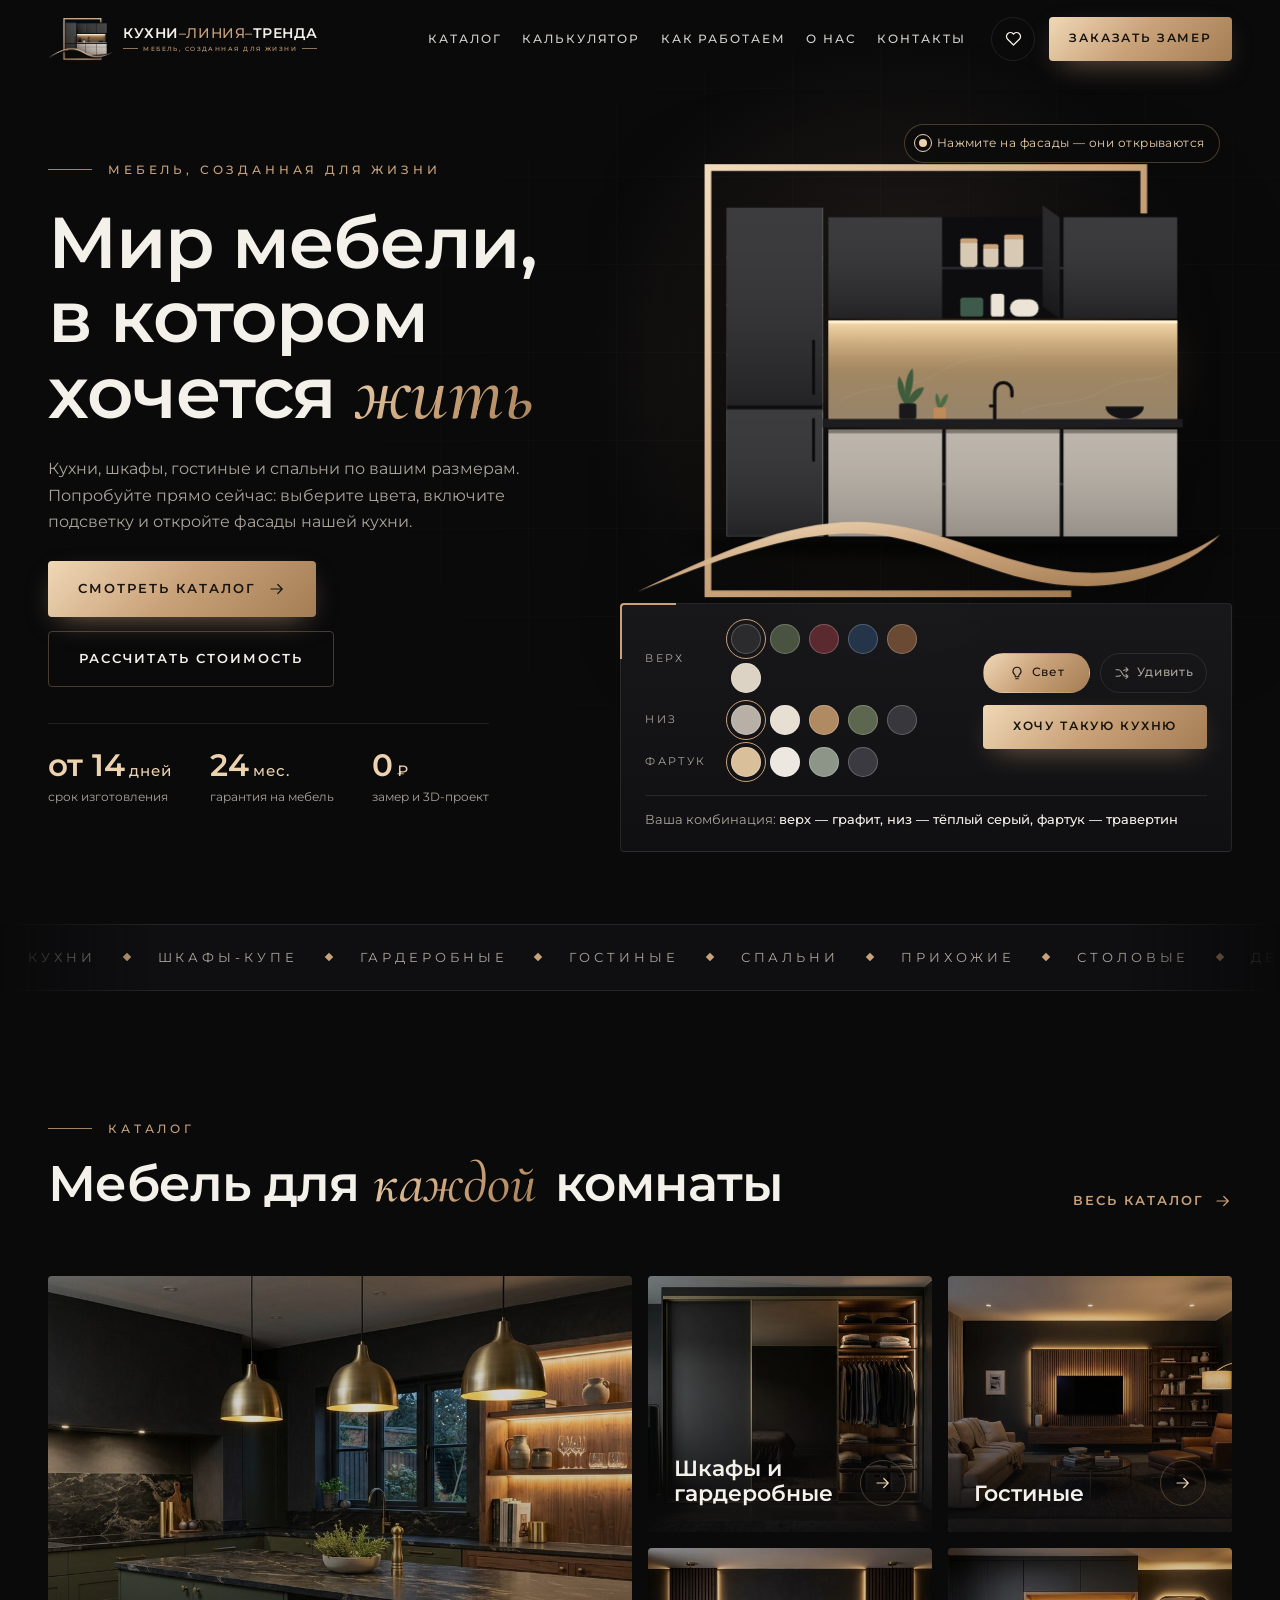
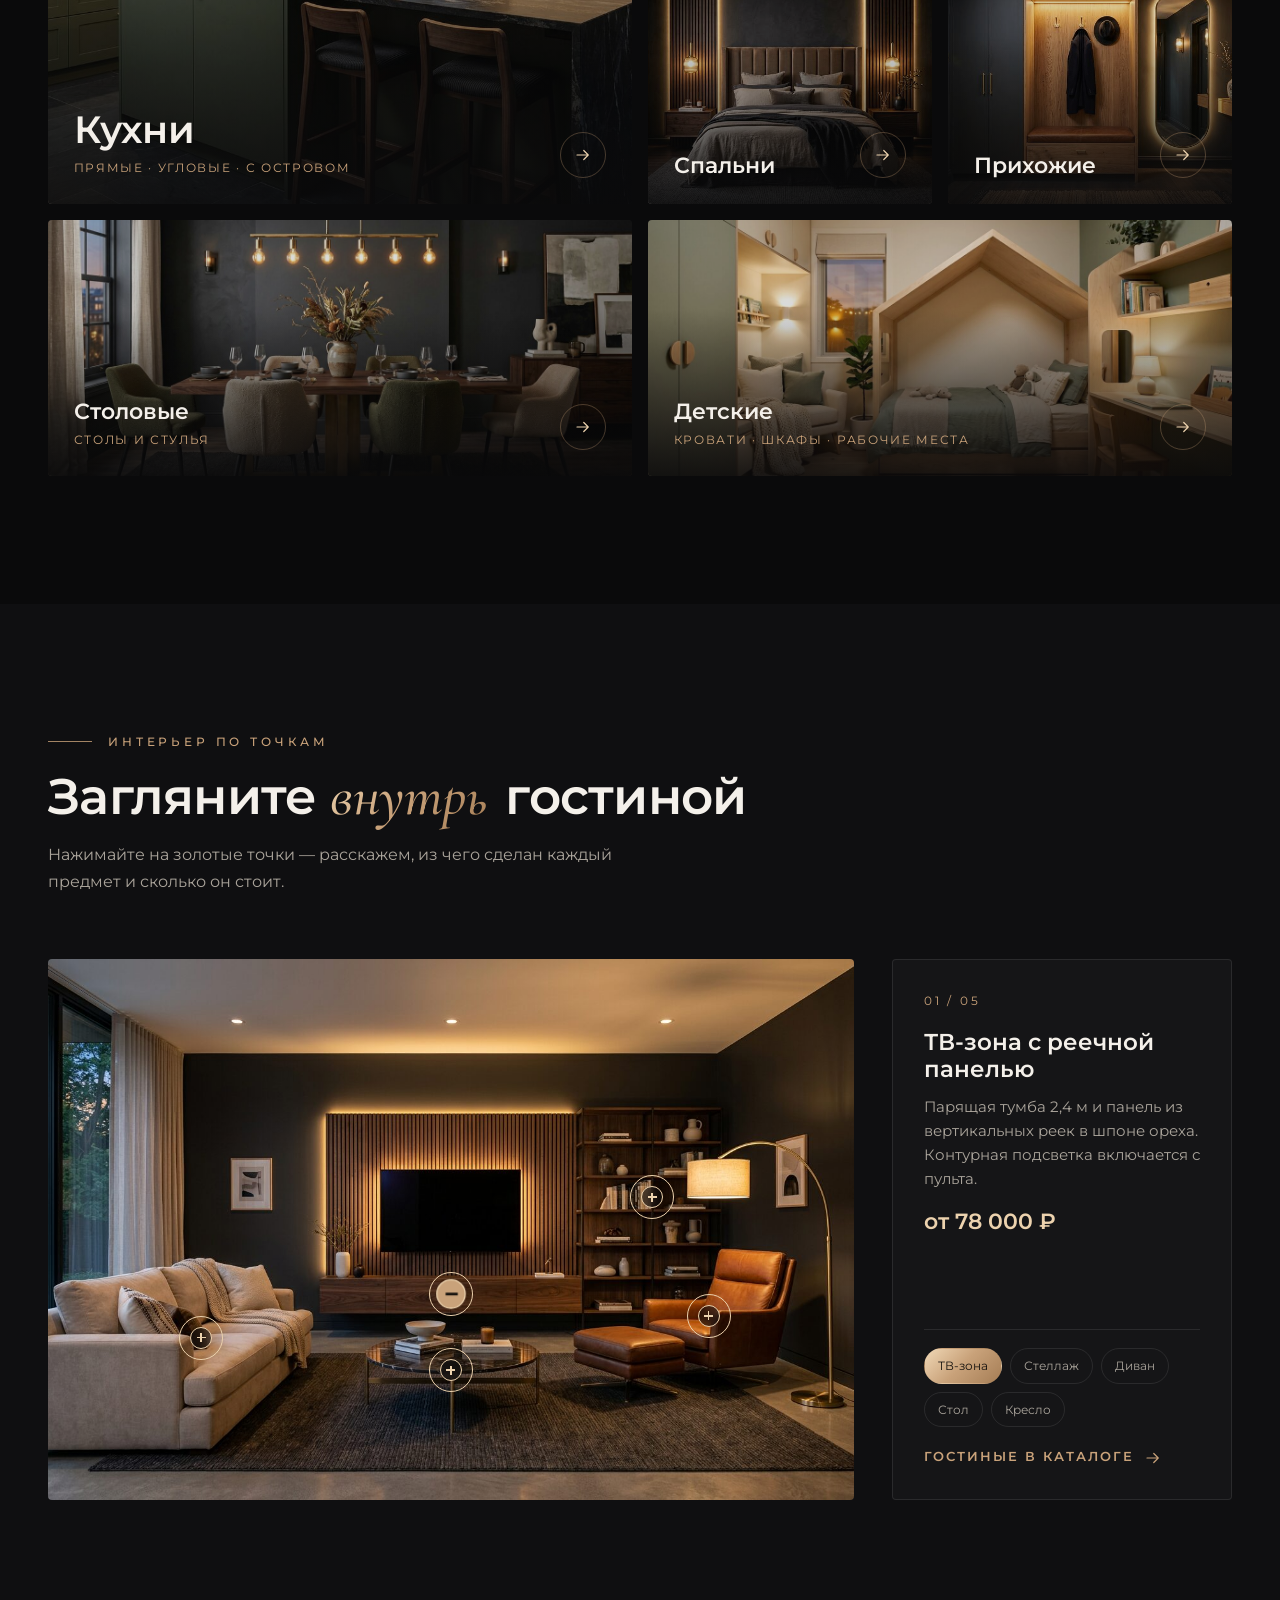
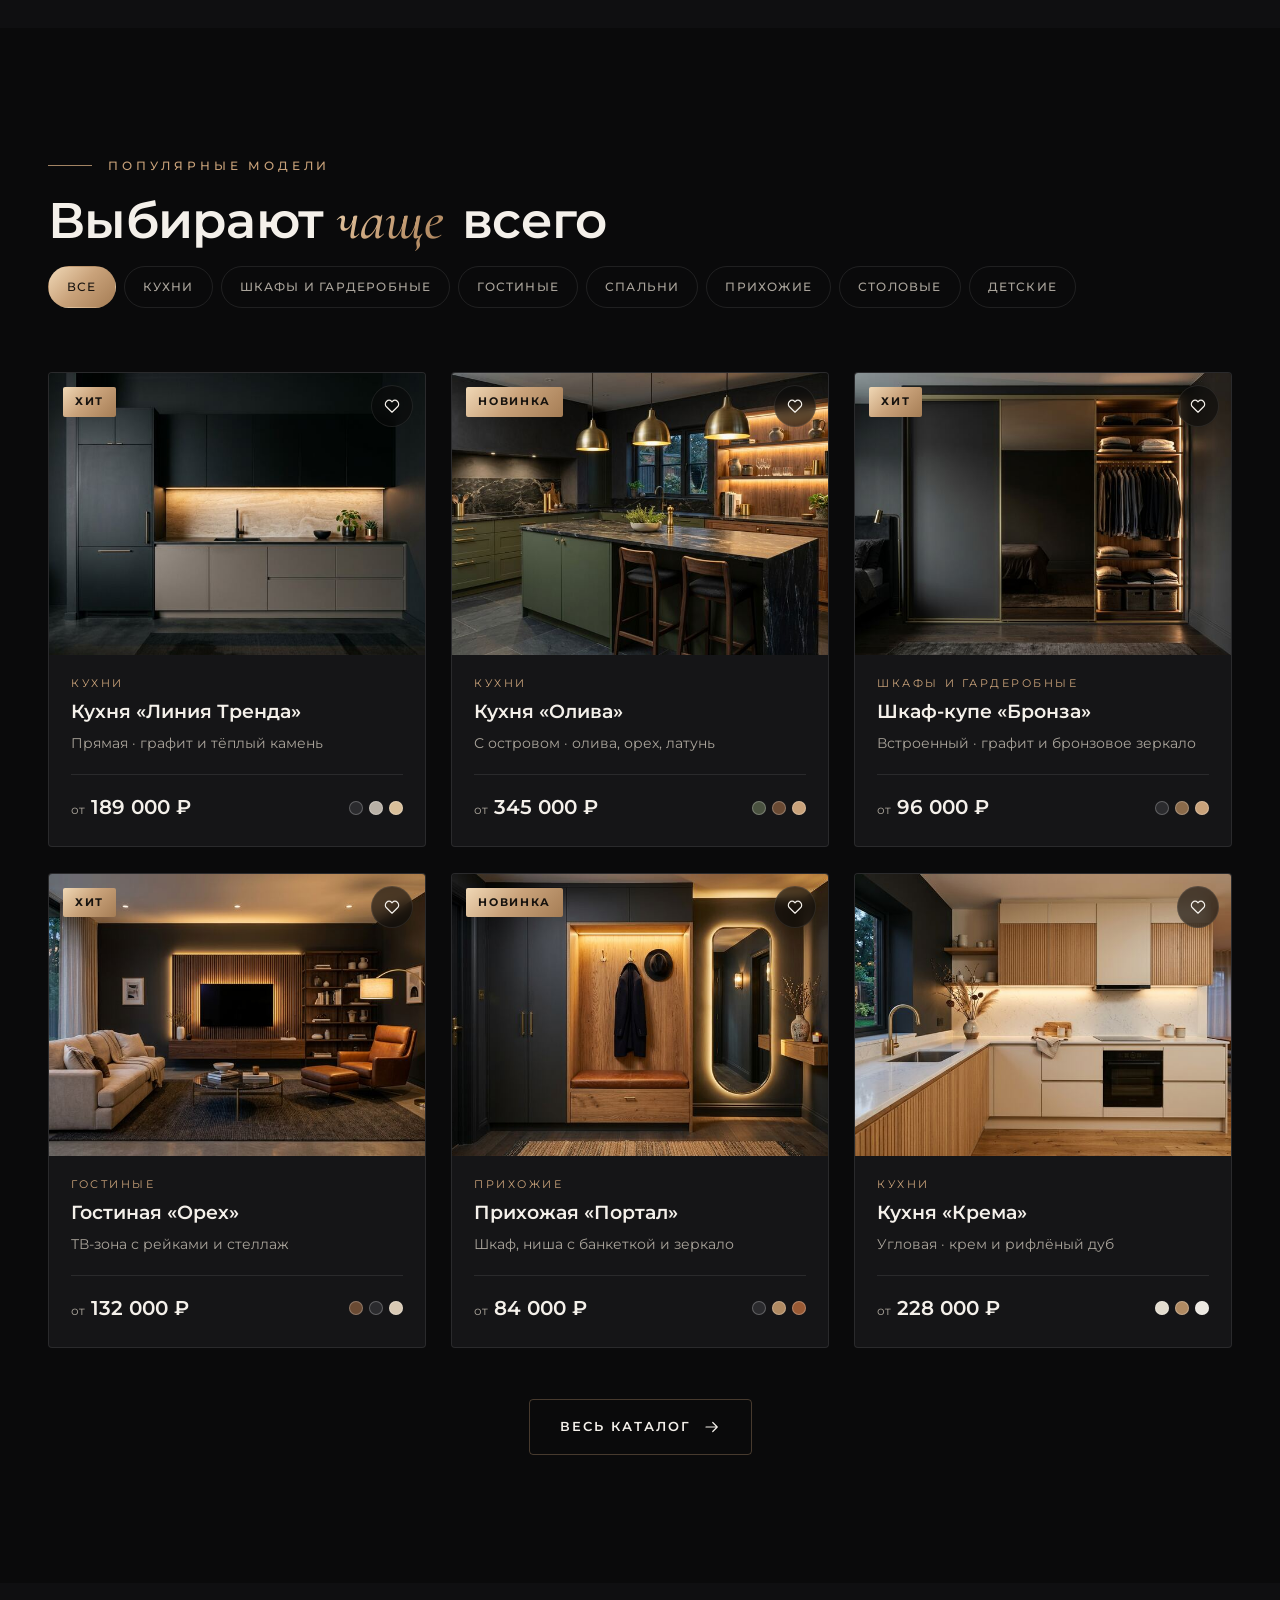
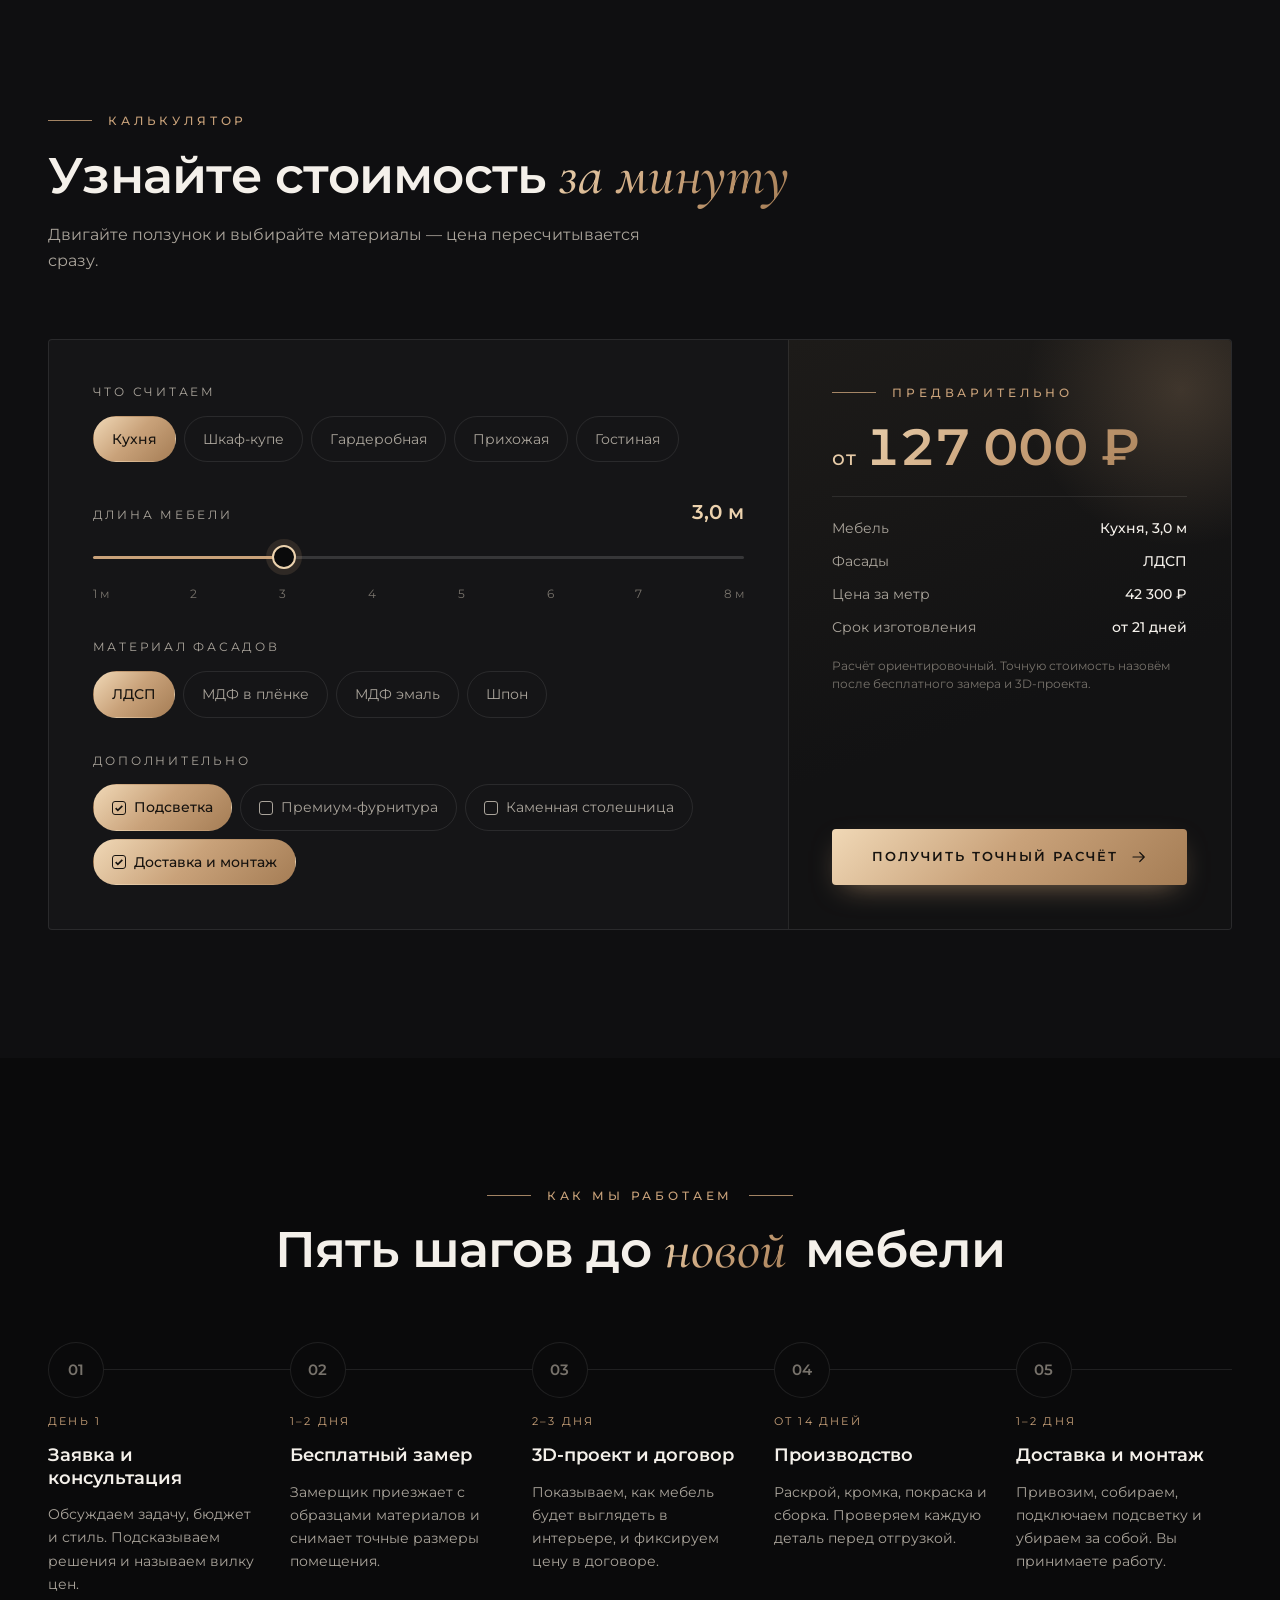
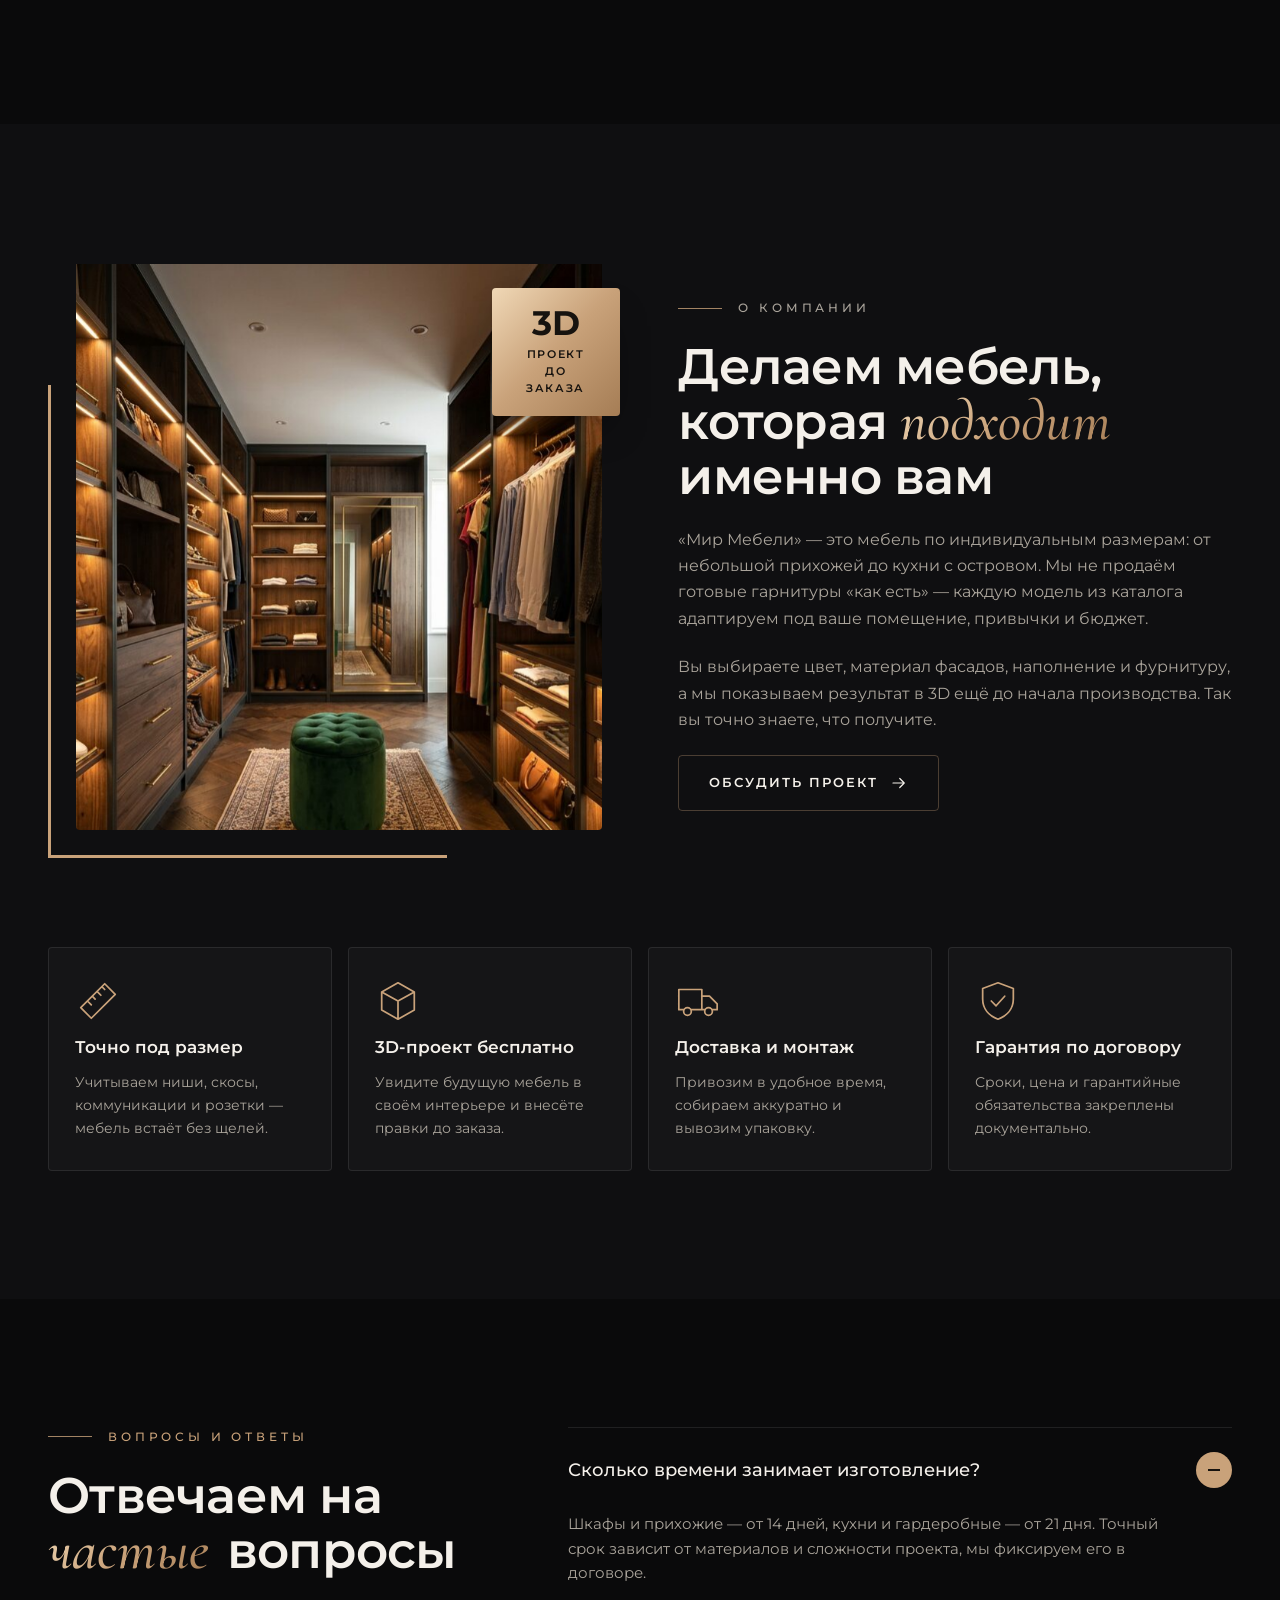
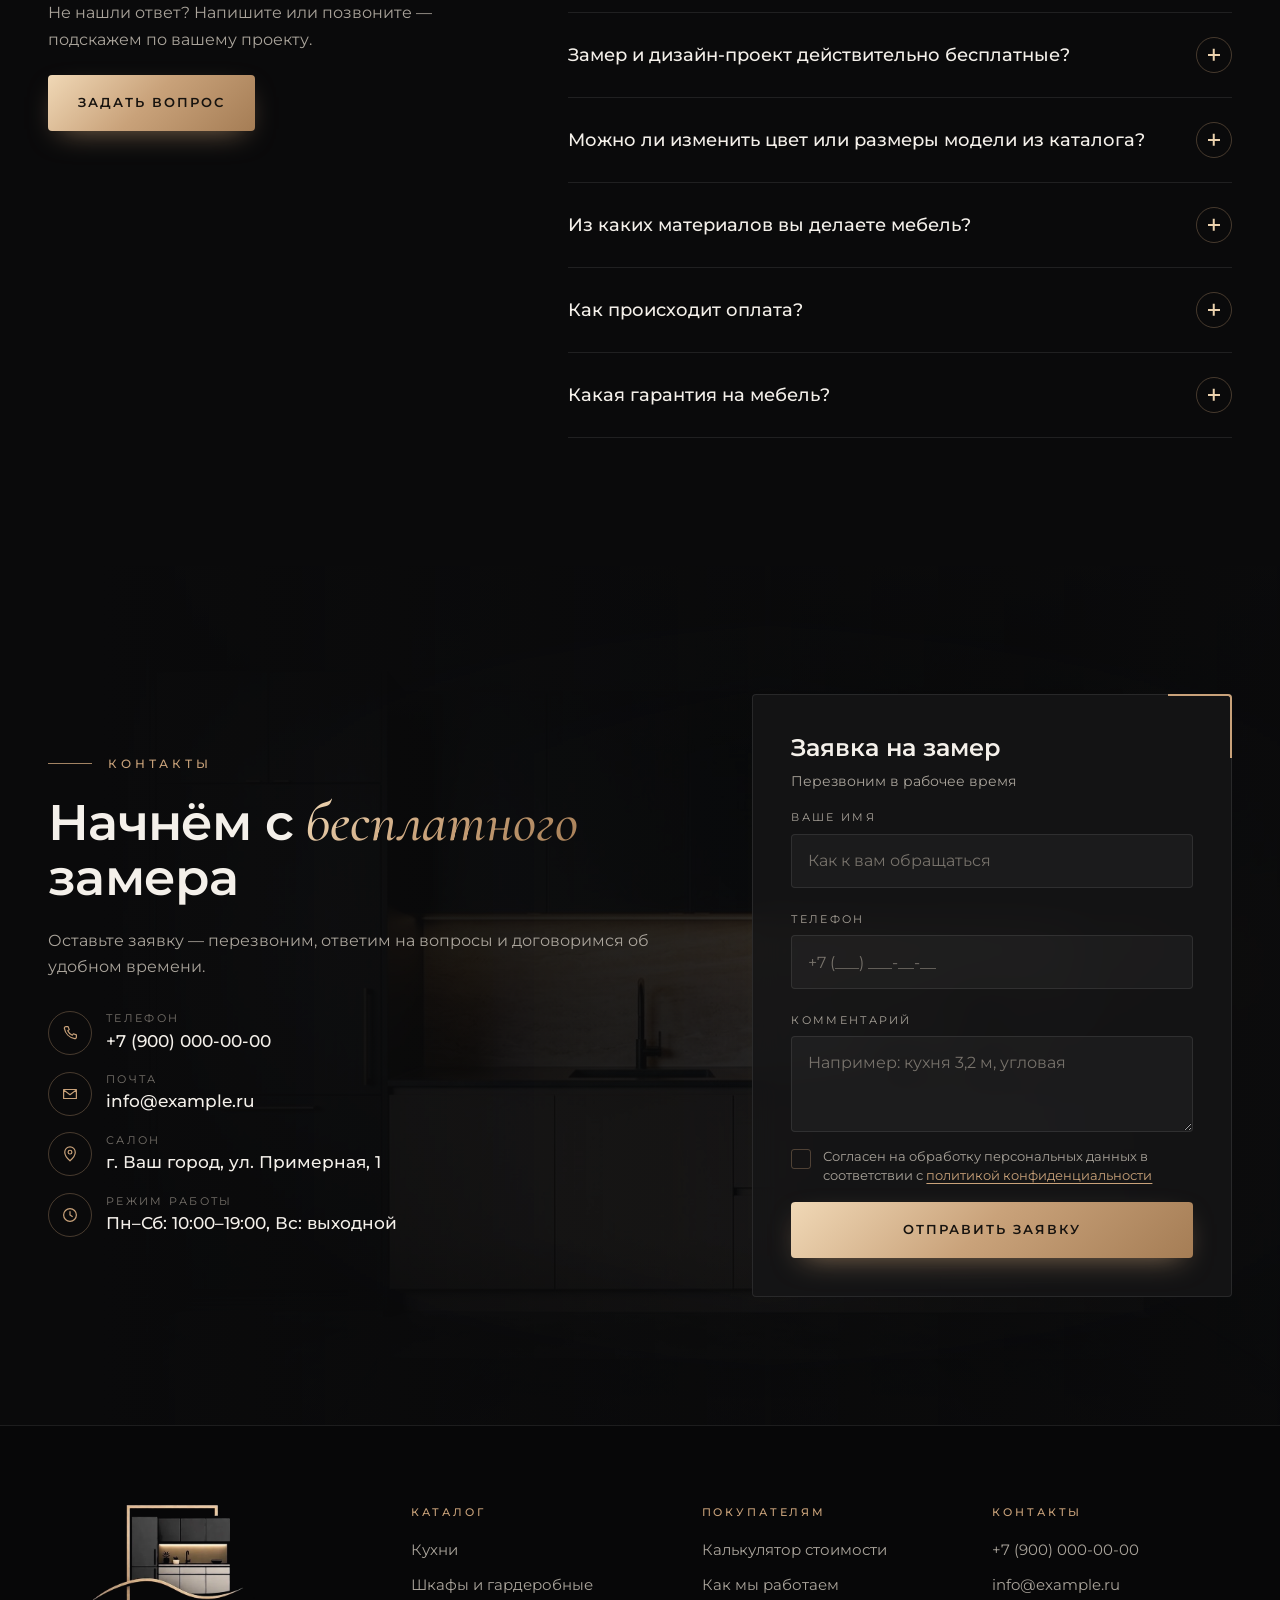
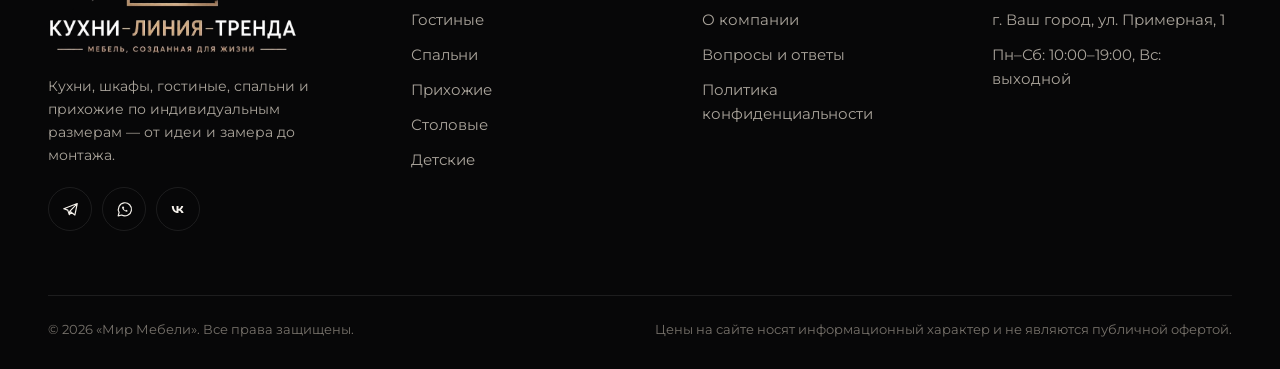
==== commit c9d015b1: "Логотип с картинки: эмблема и надпись «Кухни-Линия-Тренда» в шапке, полный логотип в подвале, новая " ====
--- a/index.html
+++ b/index.html
@@ -10,7 +10,8 @@
   <meta property="og:title" content="Мир Мебели — кухни, шкафы и мебель по индивидуальным размерам">
   <meta property="og:description" content="Мир Мебели: кухни, шкафы-купе, гардеробные, гостиные, спальни и прихожие по вашим размерам. Бесплатный замер и 3D-проект, онлайн-калькулятор стоимости.">
   <meta property="og:image" content="assets/img/kitchen-graphite.jpg">
-  <link rel="icon" href="favicon.svg" type="image/svg+xml">
+  <link rel="icon" href="favicon.png" type="image/png">
+  <link rel="apple-touch-icon" href="apple-touch-icon.png">
   <link rel="preload" href="assets/fonts/montserrat-cyrillic-wght-normal.woff2" as="font" type="font/woff2" crossorigin>
   <link rel="stylesheet" href="css/style.css">
   <script>document.documentElement.classList.add('js')</script>
@@ -21,14 +22,6 @@
     <linearGradient id="lg-gold" x1="0" y1="0" x2="1" y2="1">
       <stop offset="0" stop-color="#f0d8b6"/><stop offset=".5" stop-color="#c9a27a"/><stop offset="1" stop-color="#a07850"/>
     </linearGradient>
-    <symbol id="i-logo" viewBox="0 0 64 64">
-      <path d="M55 15V7H7v50h41" fill="none" stroke="url(#lg-gold)" stroke-width="3"/>
-      <rect x="12" y="13" width="12" height="37" fill="#3a3a3e"/>
-      <rect x="26" y="14" width="33" height="12" fill="#3a3a3e"/>
-      <rect x="26" y="27.5" width="33" height="9" fill="#d9bf9a"/>
-      <rect x="26" y="38" width="33" height="12" fill="#cfc7bc"/>
-      <path d="M1 57c9-5 17-9 26-8s15 6 23 6c6 0 10-2 13-5-3 5-7 8-13 8-9 0-15-6-23-7S10 53 1 57z" fill="url(#lg-gold)"/>
-    </symbol>
     <symbol id="i-arrow" viewBox="0 0 24 24"><path d="M4 12h15m-6-6 6 6-6 6" fill="none" stroke="currentColor" stroke-width="1.6" stroke-linecap="round" stroke-linejoin="round"/></symbol>
     <symbol id="i-heart" viewBox="0 0 24 24"><path d="M12 20.3 4.6 13a4.9 4.9 0 0 1 0-7 5 5 0 0 1 7 0l.4.5.4-.5a5 5 0 0 1 7 0 4.9 4.9 0 0 1 0 7z" stroke="currentColor" stroke-width="1.6" stroke-linejoin="round"/></symbol>
     <symbol id="i-phone" viewBox="0 0 24 24"><path d="M6.5 3.5h3l1.5 4-2 1.4a12 12 0 0 0 6.1 6.100l1.4-2 4 1.500v3a2 2 0 0 1-2.2 2A17 17 0 0 1 4.5 5.700a2 2 0 0 1 2-2.200z" fill="none" stroke="currentColor" stroke-width="1.6" stroke-linejoin="round"/></symbol>
@@ -56,10 +49,10 @@
 
 <header class="header" data-header>
   <div class="container header__inner">
-    <a class="logo" href="#top" aria-label="Мир Мебели — на главную">
-        <svg class="logo__mark" aria-hidden="true"><use href="#i-logo"/></svg>
-        <span class="logo__text">
-          <span class="logo__name">Мир <b>Мебели</b></span>
+    <a class="logo" href="#top" aria-label="Кухни-Линия-Тренда — на главную">
+        <img class="logo__mark" src="assets/img/logo-mark.webp" width="287" height="194" alt="">
+        <span class="logo__text" aria-hidden="true">
+          <span class="logo__name">Кухни<b>–Линия–</b>Тренда</span>
           <span class="logo__tag">Мебель, созданная для жизни</span>
         </span>
       </a>
@@ -606,13 +599,9 @@
   <div class="container">
     <div class="footer__top">
       <div class="footer__brand">
-        <a class="logo" href="#top" aria-label="Мир Мебели — на главную">
-        <svg class="logo__mark" aria-hidden="true"><use href="#i-logo"/></svg>
-        <span class="logo__text">
-          <span class="logo__name">Мир <b>Мебели</b></span>
-          <span class="logo__tag">Мебель, созданная для жизни</span>
-        </span>
-      </a>
+        <a class="logo logo--full" href="#top" aria-label="Кухни-Линия-Тренда — на главную">
+          <img src="assets/img/logo-full.webp" width="691" height="420" alt="Кухни-Линия-Тренда. Мебель, созданная для жизни" loading="lazy" decoding="async">
+        </a>
         <p>Кухни, шкафы, гостиные, спальни и прихожие по индивидуальным размерам — от идеи и замера до монтажа.</p>
         <div class="socials" data-socials>
           <a class="icon-btn" href="#" data-social="telegram" aria-label="Telegram" target="_blank" rel="noopener"><svg aria-hidden="true"><use href="#i-tg"/></svg></a>
--- a/css/style.css
+++ b/css/style.css
@@ -174,17 +174,20 @@
 }
 .header.is-scrolled, .header--solid { background: rgba(10, 10, 11, .86); -webkit-backdrop-filter: blur(16px) saturate(140%); backdrop-filter: blur(16px) saturate(140%); border-color: var(--line); }
 .header.is-scrolled { height: 66px; }
-.header__inner { display: flex; align-items: center; gap: clamp(14px, 2vw, 32px); }
-
-.logo { display: inline-flex; align-items: center; gap: 12px; flex: none; }
-.logo__mark { width: 40px; height: 40px; flex: none; }
+.header__inner { display: flex; align-items: center; gap: clamp(14px, 2vw, 28px); }
+
+.logo { display: inline-flex; align-items: center; gap: 10px; flex: none; }
+.logo__mark { height: 44px; width: auto; flex: none; transition: height .4s var(--ease); }
+.header.is-scrolled .logo__mark { height: 40px; }
 .logo__text { display: grid; line-height: 1; }
-.logo__name { font-size: 17px; font-weight: 600; letter-spacing: .14em; text-transform: uppercase; white-space: nowrap; }
-.logo__name b { font-weight: 600; color: var(--gold); }
-.logo__tag { margin-top: 6px; font-size: 7.5px; letter-spacing: .3em; text-transform: uppercase; color: var(--gold); opacity: .85; white-space: nowrap; }
+.logo__name { font-size: 14px; font-weight: 600; letter-spacing: .04em; text-transform: uppercase; white-space: nowrap; }
+.logo__name b { font-weight: 500; color: var(--gold); }
+.logo__tag { display: flex; align-items: center; gap: 5px; margin-top: 6px; font-size: 6px; font-weight: 500; letter-spacing: .24em; text-transform: uppercase; color: var(--gold); white-space: nowrap; }
+.logo__tag::before, .logo__tag::after { content: ''; flex: 1 1 0; min-width: 4px; height: 1px; background: currentColor; opacity: .7; }
+.logo--full img { width: 250px; }
 
 .nav { margin-left: auto; }
-.nav__list { display: flex; gap: clamp(14px, 1.7vw, 26px); }
+.nav__list { display: flex; gap: clamp(14px, 1.6vw, 22px); }
 .nav__link { position: relative; display: block; white-space: nowrap; padding: 8px 0; font-size: 12px; font-weight: 500; letter-spacing: .16em; text-transform: uppercase; color: var(--text); opacity: .86; transition: color .3s, opacity .3s; }
 .nav__link::after { content: ''; position: absolute; left: 0; right: 0; bottom: 0; height: 1px; background: var(--gold); transform: scaleX(0); transform-origin: 100% 50%; transition: transform .45s var(--ease); }
 .nav__link:hover, .nav__link.is-active { color: var(--gold-light); opacity: 1; }
@@ -689,8 +692,9 @@
 
 @media (max-width: 640px) {
   :root { --header-h: 68px; }
-  .logo__mark { width: 36px; height: 36px; }
-  .logo__name { font-size: 15px; }
+  .logo { gap: 10px; }
+  .logo__mark, .header.is-scrolled .logo__mark { height: 40px; }
+  .logo__name { font-size: 13px; }
   .logo__tag { display: none; }
   .header .btn--sm { display: none; }
   .hero__cta .btn { flex: 1 1 100%; }
@@ -724,9 +728,11 @@
   .to-top { right: 14px; bottom: 14px; }
 }
 
-@media (max-width: 380px) {
+@media (max-width: 430px) {
   .logo { gap: 8px; }
-  .logo__name { font-size: 13px; letter-spacing: .1em; }
+  .logo__mark, .header.is-scrolled .logo__mark { height: 36px; }
+  .logo__name { font-size: 12px; letter-spacing: .03em; }
+  .header__inner { gap: 10px; }
   .header__actions { gap: 8px; }
   .header .icon-btn, .burger { width: 40px; height: 40px; }
   .burger i { left: 11px; right: 11px; }
@@ -741,3 +747,12 @@
   .js [data-reveal] { opacity: 1; transform: none; }
   .marquee__track { animation: none; }
 }
+
+@media (max-width: 380px) {
+  .logo__mark, .header.is-scrolled .logo__mark { height: 34px; }
+  .logo__name { font-size: 11px; }
+}
+
+@media (max-width: 345px) {
+  .logo__text { display: none; }
+}
